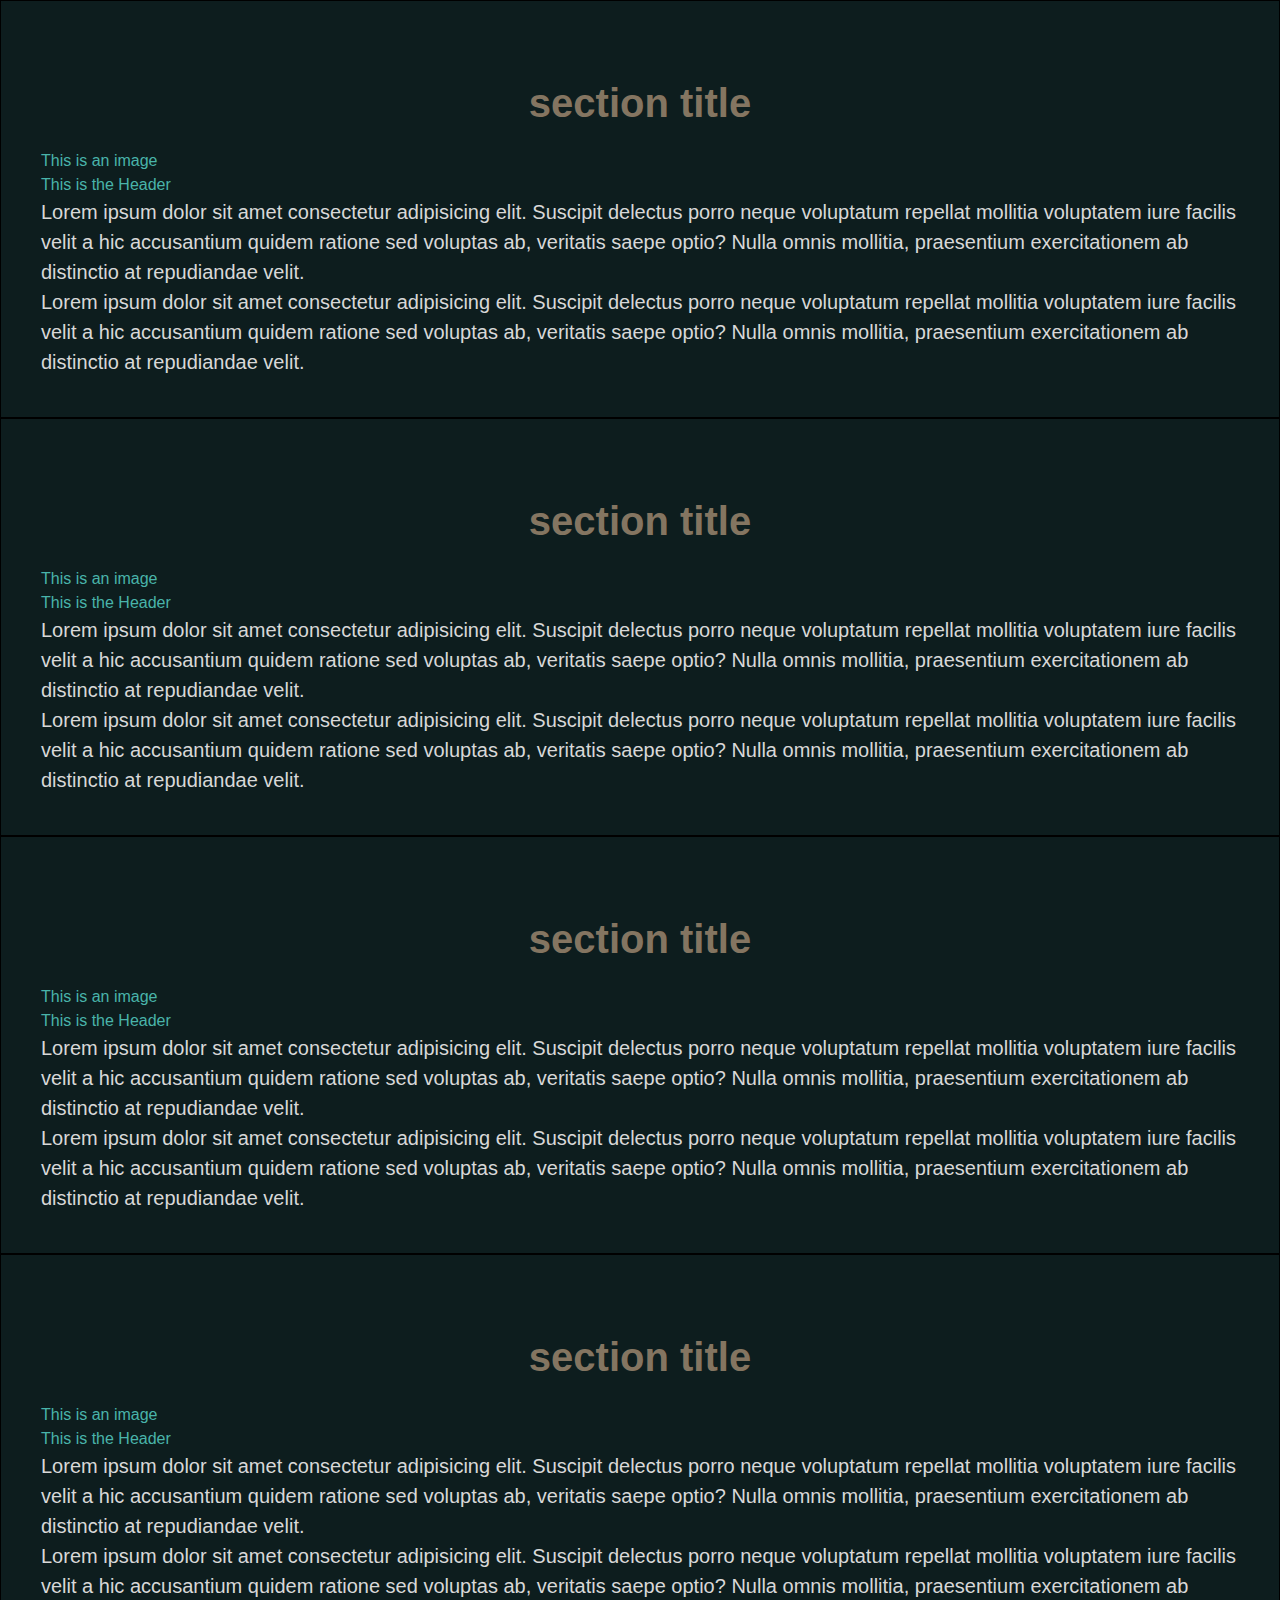
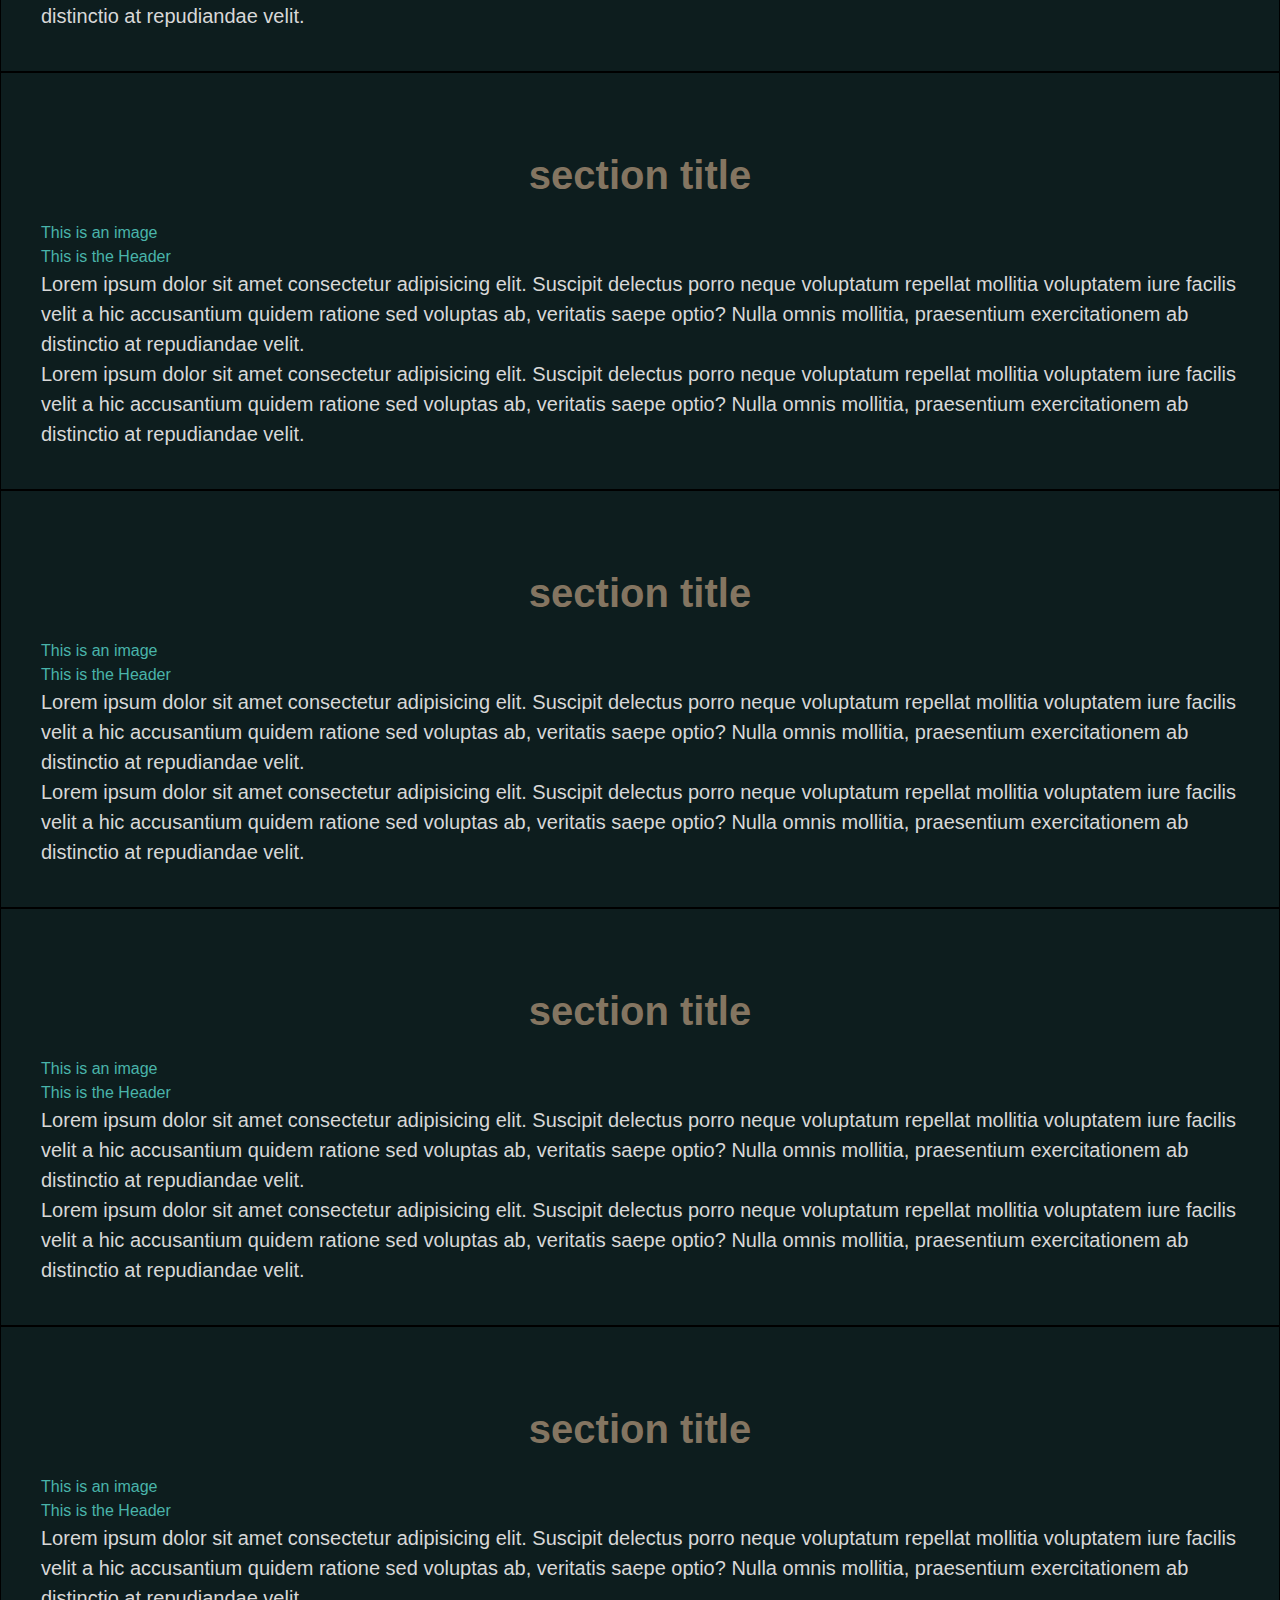
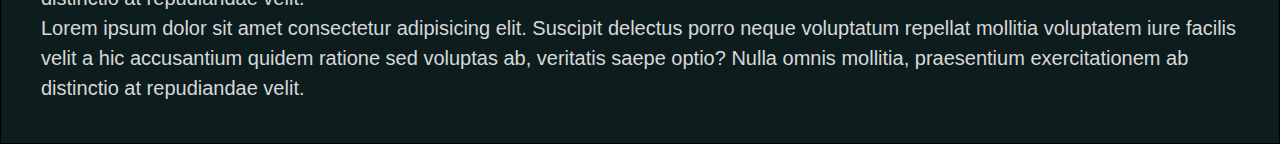
==== layout.html @ 35d651ab "added rebuild files." ====
<!DOCTYPE html>
<html lang="en">
<head>
    <meta charset="UTF-8">
    <meta name="viewport" content="width=device-width, initial-scale=1.0">
    <link rel="stylesheet" href="style.css">
    <title>Document</title>
</head>
<body>


    <section class="content-section" id="sha-project-intro">
        <div class="section-title">section title</div>
        <div class="content-block-wrapper">
            <div class="content-block">
                <div class="image-block">
                    <img class="content-image"  src="./images/sha-early-attachment-02.webp" alt="">
                    <span class="image-desc">This is an image</span>
                </div>
                <div class="text-block">
                    <span class="text-block-header">This is the Header</span>
                    <p class="text-area">Lorem ipsum dolor sit amet consectetur adipisicing elit. Suscipit delectus porro neque voluptatum repellat mollitia voluptatem iure facilis velit a hic accusantium quidem ratione sed voluptas ab, veritatis saepe optio? Nulla omnis mollitia, praesentium exercitationem ab distinctio at repudiandae velit.</p>

                    <p class="text-area">Lorem ipsum dolor sit amet consectetur adipisicing elit. Suscipit delectus porro neque voluptatum repellat mollitia voluptatem iure facilis velit a hic accusantium quidem ratione sed voluptas ab, veritatis saepe optio? Nulla omnis mollitia, praesentium exercitationem ab distinctio at repudiandae velit.</p>
                </div>
            </div>
        </div>
    </section>

    <section class="content-section" id="sha-project-situation">
        <div class="section-title">section title</div>
        <div class="content-block-wrapper">
            <div class="content-block">
                <div class="image-block">
                    <img class="content-image"  src="./images/sha-early-attachment-02.webp" alt="">
                    <span class="image-desc">This is an image</span>
                </div>
                <div class="text-block">
                    <span class="text-block-header">This is the Header</span>
                    <p class="text-area">Lorem ipsum dolor sit amet consectetur adipisicing elit. Suscipit delectus porro neque voluptatum repellat mollitia voluptatem iure facilis velit a hic accusantium quidem ratione sed voluptas ab, veritatis saepe optio? Nulla omnis mollitia, praesentium exercitationem ab distinctio at repudiandae velit.</p>

                    <p class="text-area">Lorem ipsum dolor sit amet consectetur adipisicing elit. Suscipit delectus porro neque voluptatum repellat mollitia voluptatem iure facilis velit a hic accusantium quidem ratione sed voluptas ab, veritatis saepe optio? Nulla omnis mollitia, praesentium exercitationem ab distinctio at repudiandae velit.</p>
                </div>
            </div>
        </div>
    </section>

    <section class="content-section" id="sha-analysis-section">
        <div class="section-title">section title</div>
        <div class="content-block-wrapper">
            <div class="content-block">
                <div class="image-block">
                    <img class="content-image"  src="./images/sha-early-attachment-02.webp" alt="">
                    <span class="image-desc">This is an image</span>
                </div>
                <div class="text-block">
                    <span class="text-block-header">This is the Header</span>
                    <p class="text-area">Lorem ipsum dolor sit amet consectetur adipisicing elit. Suscipit delectus porro neque voluptatum repellat mollitia voluptatem iure facilis velit a hic accusantium quidem ratione sed voluptas ab, veritatis saepe optio? Nulla omnis mollitia, praesentium exercitationem ab distinctio at repudiandae velit.</p>

                    <p class="text-area">Lorem ipsum dolor sit amet consectetur adipisicing elit. Suscipit delectus porro neque voluptatum repellat mollitia voluptatem iure facilis velit a hic accusantium quidem ratione sed voluptas ab, veritatis saepe optio? Nulla omnis mollitia, praesentium exercitationem ab distinctio at repudiandae velit.</p>
                </div>
            </div>
        </div>
    </section>

    <section class="content-section" id="sha-exploration-section">
        <div class="section-title">section title</div>
        <div class="content-block-wrapper">
            <div class="content-block">
                <div class="image-block">
                    <img class="content-image"  src="./images/sha-early-attachment-02.webp" alt="">
                    <span class="image-desc">This is an image</span>
                </div>
                <div class="text-block">
                    <span class="text-block-header">This is the Header</span>
                    <p class="text-area">Lorem ipsum dolor sit amet consectetur adipisicing elit. Suscipit delectus porro neque voluptatum repellat mollitia voluptatem iure facilis velit a hic accusantium quidem ratione sed voluptas ab, veritatis saepe optio? Nulla omnis mollitia, praesentium exercitationem ab distinctio at repudiandae velit.</p>

                    <p class="text-area">Lorem ipsum dolor sit amet consectetur adipisicing elit. Suscipit delectus porro neque voluptatum repellat mollitia voluptatem iure facilis velit a hic accusantium quidem ratione sed voluptas ab, veritatis saepe optio? Nulla omnis mollitia, praesentium exercitationem ab distinctio at repudiandae velit.</p>
                </div>
            </div>
        </div>
    </section>

    <section class="content-section" id="sha-evolution-section">
        <div class="section-title">section title</div>
        <div class="content-block-wrapper">
            <div class="content-block">
                <div class="image-block">
                    <img class="content-image"  src="./images/sha-early-attachment-02.webp" alt="">
                    <span class="image-desc">This is an image</span>
                </div>
                <div class="text-block">
                    <span class="text-block-header">This is the Header</span>
                    <p class="text-area">Lorem ipsum dolor sit amet consectetur adipisicing elit. Suscipit delectus porro neque voluptatum repellat mollitia voluptatem iure facilis velit a hic accusantium quidem ratione sed voluptas ab, veritatis saepe optio? Nulla omnis mollitia, praesentium exercitationem ab distinctio at repudiandae velit.</p>

                    <p class="text-area">Lorem ipsum dolor sit amet consectetur adipisicing elit. Suscipit delectus porro neque voluptatum repellat mollitia voluptatem iure facilis velit a hic accusantium quidem ratione sed voluptas ab, veritatis saepe optio? Nulla omnis mollitia, praesentium exercitationem ab distinctio at repudiandae velit.</p>
                </div>
            </div>
        </div>
    </section>

    <section class="content-section" id="sha-explotions-section">
        <div class="section-title">section title</div>
        <div class="content-block-wrapper">
            <div class="content-block">
                <div class="image-block">
                    <img class="content-image"  src="./images/sha-early-attachment-02.webp" alt="">
                    <span class="image-desc">This is an image</span>
                </div>
                <div class="text-block">
                    <span class="text-block-header">This is the Header</span>
                    <p class="text-area">Lorem ipsum dolor sit amet consectetur adipisicing elit. Suscipit delectus porro neque voluptatum repellat mollitia voluptatem iure facilis velit a hic accusantium quidem ratione sed voluptas ab, veritatis saepe optio? Nulla omnis mollitia, praesentium exercitationem ab distinctio at repudiandae velit.</p>

                    <p class="text-area">Lorem ipsum dolor sit amet consectetur adipisicing elit. Suscipit delectus porro neque voluptatum repellat mollitia voluptatem iure facilis velit a hic accusantium quidem ratione sed voluptas ab, veritatis saepe optio? Nulla omnis mollitia, praesentium exercitationem ab distinctio at repudiandae velit.</p>
                </div>
            </div>
        </div>
    </section>

    <section class="content-section" id="sha-v2-section">
        <div class="section-title">section title</div>
        <div class="content-block-wrapper">
            <div class="content-block">
                <div class="image-block">
                    <img class="content-image"  src="./images/sha-early-attachment-02.webp" alt="">
                    <span class="image-desc">This is an image</span>
                </div>
                <div class="text-block">
                    <span class="text-block-header">This is the Header</span>
                    <p class="text-area">Lorem ipsum dolor sit amet consectetur adipisicing elit. Suscipit delectus porro neque voluptatum repellat mollitia voluptatem iure facilis velit a hic accusantium quidem ratione sed voluptas ab, veritatis saepe optio? Nulla omnis mollitia, praesentium exercitationem ab distinctio at repudiandae velit.</p>

                    <p class="text-area">Lorem ipsum dolor sit amet consectetur adipisicing elit. Suscipit delectus porro neque voluptatum repellat mollitia voluptatem iure facilis velit a hic accusantium quidem ratione sed voluptas ab, veritatis saepe optio? Nulla omnis mollitia, praesentium exercitationem ab distinctio at repudiandae velit.</p>
                </div>
            </div>
        </div>
    </section>

    <section class="content-section" id="sha-pivot-section">
        <div class="section-title">section title</div>
        <div class="content-block-wrapper">
            <div class="content-block">
                <div class="image-block">
                    <img class="content-image"  src="./images/sha-early-attachment-02.webp" alt="">
                    <span class="image-desc">This is an image</span>
                </div>
                <div class="text-block">
                    <span class="text-block-header">This is the Header</span>
                    <p class="text-area">Lorem ipsum dolor sit amet consectetur adipisicing elit. Suscipit delectus porro neque voluptatum repellat mollitia voluptatem iure facilis velit a hic accusantium quidem ratione sed voluptas ab, veritatis saepe optio? Nulla omnis mollitia, praesentium exercitationem ab distinctio at repudiandae velit.</p>

                    <p class="text-area">Lorem ipsum dolor sit amet consectetur adipisicing elit. Suscipit delectus porro neque voluptatum repellat mollitia voluptatem iure facilis velit a hic accusantium quidem ratione sed voluptas ab, veritatis saepe optio? Nulla omnis mollitia, praesentium exercitationem ab distinctio at repudiandae velit.</p>
                </div>
            </div>
        </div>
    </section>
    
</body>
</html>
---- style.css ----
:root {
    --primary: #49b4aa;
    --secondary: #b79b7e ;
    --light: #d8d8d8;
    --gray: ;
    --dark: #0d1d1e ;
    --background: #0d1d1e;
    --shadow: 0 1px 3px rgba(255, 255, 255, .9);
}



/* CSS Reset */
*, *::before, *::after {
    box-sizing: border-box;
  }

* {
    margin: 0;
  }

html, body {
    height: 100%;
  }

  body {
    line-height: 1.5;
    -webkit-font-smoothing: antialiased;
  }

  img, picture, video, canvas, svg {
    display: block;
    max-width: 100%;
  }

  input, button, textarea, select {
    font: inherit;
  }

  p, h1, h2, h3, h4, h5, h6 {
    overflow-wrap: break-word;
  }

  #root, #__next {
    isolation: isolate;
  }


/* General Formatting */

/* * {
    border: solid red 1px;
} */

body {
    font-family: 'Poppins', sans-serif;
    color: #49b4aa;
    background-color: #0d1d1e;
}

h1 {
    opacity: 90%;
}

h4 {
    margin: 1rem;
    color: var(--primary);
    font-size: 24px;
    font-weight: 700;
}

p {
    color: var(--light);
    font-size: 1.25rem;
}



section {
    border: solid black 1px;
    display: flex;
    flex-direction: column;
    justify-content: center;
    align-items: center;
}

.button {
    appearance: none;
    border: solid #b79b7e 2px;
    outline: none;
    background: none;
    color: var(--primary);

    display: inline-block;
    background-color: none;
    padding: 16px;
    border-radius: 8px;
    text-decoration: none;
    text-transform: uppercase;
    font-weight: 700;
    box-shadow: var(--shadow);
}

a {
    text-decoration: none;
    color: var(--primary);
}

.content-section {
    display: flex;
    flex-direction: column;
    justify-content: center;
    align-content: center;
    align-items: center;
    padding: 40px;
    margin: 0px;
}

.header-logo {
    width: 5rem;
    height: auto;
    margin: 1rem;
}

.text-section {
    display: flex;
    flex-direction: column;
    justify-content: space-between;
    align-content: center;
    margin: 16px;
    padding: 16px;
    max-width: 700px;
}

.text-content {
    color: white;
    opacity: 90%;
    padding: 10px;
    margin: 10px;
}

/* Navbar Section Formatting */
nav {
    display: flex;
    justify-content: space-between;
    align-items: center;
}

ul {
    display: flex;
    list-style-type: none;
    justify-content: space-around;
    padding: 0;
    margin: 0;
}

li {
    text-decoration: none;
    padding: 0;
    margin: 0;
}

.header-links {
    background-color: none;
    padding: 8px;
    margin: 8px;
    border: none;
    color: #49b4aa;
}

.hamburger {
    display: none;
}


@media only screen and (max-width: 1000px) {
    .hamburger {
        display: block;
        border: 0;
        background-color: transparent;
        color:var(--primary);
        font-size: 30px;
    } 

    .nav-menu {
        display: none;
    }
}


/* Hero Section Formatting */

.hero {
    background-color: #0d1d1e;
    color: #fffefe;
    font-weight: 300;
    font-size: 30px;
}

.hero-text{
    margin-left: 40px;
    padding: 40px;
    margin: 40;
}

.hero-name {
    font-weight: 300;
    /* font-size: 100px; */
    padding: 0;
    margin: 0;
}

.hero-subtitle {
    padding: 0;
    margin: 0;
    color: #b79b7e;
    font-weight: 700;
}

.text-blurb {
    max-width: 500px;
    font-size:25px;
    padding-top: 20px;
}



/* Project Section */


/* .all-projects {
    display: flex;
    flex-direction: column;
    justify-content: center;
    align-content: center;
    align-items: center;
} */

.featured-project-content {
    display: flex;
    flex-wrap: wrap;
    justify-content: center;
    align-content: center;
    /* padding: 20px; */
}

/* .project-group-container {

} */

.project-group-title {
    text-align: center;
    padding:20px;
}

#pratum-project {
    background-image: url(./Images/pratumProjectCard.webp);
}

#rockpaperscissors {
    background-image: url(./Images/web-assets/rockpaperscissors-projectcard.webp);
}

#pixeldreams {
    background-image: url(./Images/web-assets/pixeldreams-projectcard.webp);
    color: white;
}

.project-card {
    height: 100px;
    width: 90vw;
    max-width: 400px;
    padding: 10px;
    margin: 10px;
    background-color: antiquewhite;
    color: black;
    border: 1px solid var(--secondary);
}

/* Experience Section */

.experience-section {
    display: flex;
    flex-direction: column;
    justify-content: center;
    align-content: center;
    align-items: center;
}

.experience-timeline {
    display: flex;
    flex-direction: column;
    justify-content: center;
    align-content: center;
    max-width: 700px;
}

.experience-year {
    margin: 2rem;
}

.experience-year h2 {
    color: var(--secondary);
    margin-bottom: .5rem;
}

.experience-year h2 {
   text-align: center;
   opacity: 40%;
}

/* Patent Section */

.patent-content {
    display: flex;
    flex-direction: column;
    align-items: center;
    justify-content: center;
    width: 70vw;
    /* border: 1px red solid; */
}

.patent-card {
    display: flex;
    flex-direction: column;
    align-content: center;
    justify-content: center;
    /* border: 1px solid red; */
    min-width: 300px;
    max-width: 400px;
}

.img-box {
    width: 20rem;
    height: 5rem;
    margin: 10px;
    border-radius: 10px;
    background: url("./Images/Patent Screen Grabs/400x400/zebra-tc70-accessory-400x400-0x.png");
    background-size: cover;
    background-position: center;
    transition: height 0.5s;
    text-align: center;
}

.img-box:nth-child(2) {
    background: url("./Images/Patent Screen Grabs/400x400/proteus-handle-400x400-01.png");
    background-size: cover;
    background-position: center;
}

.img-box:nth-child(3) {
    background: url("./Images/Patent Screen Grabs/400x400/proteus-singlehand-attachment-400x400-01.png" );
    background-size: cover;
    background-position: center;
}


.img-box:nth-child(4) {
    background: url("./Images/Patent Screen Grabs/400x400/proteus-system-v3-400x400-01.png");
    background-size: cover;
    background-position: center;
}



.patent-cover {
    margin: 0.5rem auto;
    color: var(--background);
}

.img-box:hover {
    height: 20rem;
    cursor: pointer;
}

.patent-links {
    z-index: -1;
    position: relative;
}

.img-box:hover .patent-links {
    z-index: 1;
    position: relative;
    transition: z-index 0.3s linear;
}

/* About Me */

.about-section {
    align-content: center;
    justify-content: center;
    padding: 40px;
    margin: 0px;
}

.section-title {
    padding: 0;
    margin-top: 2rem;
    margin-bottom: 1rem;
    color: #b79b7e;
    font-weight: 700;
    font-size: 40px;
    opacity: 70%;
}

.text-content {
    display: flex;
    flex-direction: column;
    align-content: center;
    justify-content: center;
    align-items: center;
}

.profile-pic {
    border-radius: 2px;
    padding: 40px;
}




/* Contact Me Section */


.contact-container {
    padding-top: 64px;
    padding-bottom: 64px;
}

form {
    display: block;
    margin: 0 auto;
    max-width:680px;
}

.form-grid {
    display: grid;
    grid-gap: 16px;
    grid-template-columns: repeat(2, 1fr);  
    /* margin-bottom: 16px;   */
}



.form-element, .form-area {
    appearance: none;
    border: none;
    outline:none;
    background: none;

    display: block;
    width: 100%;
    background-color: #fff;
    border-radius: 8px;

    padding:20px;
    margin: 0 16px 0 0;
    font-size: 20px;
    color: #313131;

}

.form-area {
    grid-column: 1/ -1;
}

.right-align {
    text-align: right;
    margin-top: 16px;
}

/* Project Pages */

/* Project Header Section */

.project-header-section {
    display: flex;
    flex-direction: column;
    align-items: center;
    justify-content: center;
    margin: 0 auto ;
}

.project-header {
    display: flex;
    flex-direction: column;
    align-items: center;
    justify-content: center;
    margin: 2rem;
}

.project-logo {
    margin: 1rem;
    border-radius: .1rem;
}

.project-blurb {
    font-size: 2rem;
    text-align: center;
}

/* .project-content-section {
    display: flex;
    flex-direction: column;
    justify-content: center;
    align-content: center;
    align-items: center;
    padding: 40px;
    margin: 0px;
} */

.sha-image {
    min-width: none;
    max-width: 30rem;
    height: auto;
}

.sha-image-hero {
    min-width: none;
    max-width: 45rem;
    height: auto;
}

.sha-image-wrapper {
    display: flex;
    flex-direction: column;
    justify-content: center;
    align-items: center;
    margin: 2rem;
}

.image-text-content-vert {
    display: flex;
    flex-direction: column;
    align-items: center;
    justify-content: center;
    width: 30%;
    margin: 1rem;
}

.image-text-content-horz {
    display: flex;
    align-items: start;
    justify-content: center;
    width: 70%;
    margin: 1rem;
}

.sha-early-handles {
    display: flex;
    flex-wrap: wrap;
    flex-direction: row;
    align-items: center;
    justify-content: space-between;
    margin: 1rem;
    max-width: 90%;
}

.presentation-content {
    width: 70%;
    height: 600px;
    overflow: auto;
    margin: 1rem;
}

.double-image-wrapper {
    display: flex;
    flex-wrap: wrap;
    justify-content: center;
    align-items: center;
    width: 90%;
    margin: 1rem;
}

.h2-text {
    display: flex;
    flex-direction: column;
    align-items: start;
}

.h2-header {
    margin: 1rem;
    color: var(--primary);
    font-size: 24px;
    font-weight: 700;
}

.text-content-list {
    display: flex;
    flex-direction: column;
    align-items: center;
    justify-content: center;
    width: 90%;
    margin: 1rem;
}

/* .responsive-iframe {
    position: relative;
    overflow: hidden;
    width: 90%;
    padding-top: 56.25%;
}

.responsive-iframe {
    margin: 1rem;
    position: absolute;
    top: 0;
    left: 0;
    bottom: 0;
    right: 0;
    width: 100%;
    height: 100%;
} */



/* Footer Section */

footer {
    height: 200px;
    background-color: black;
}
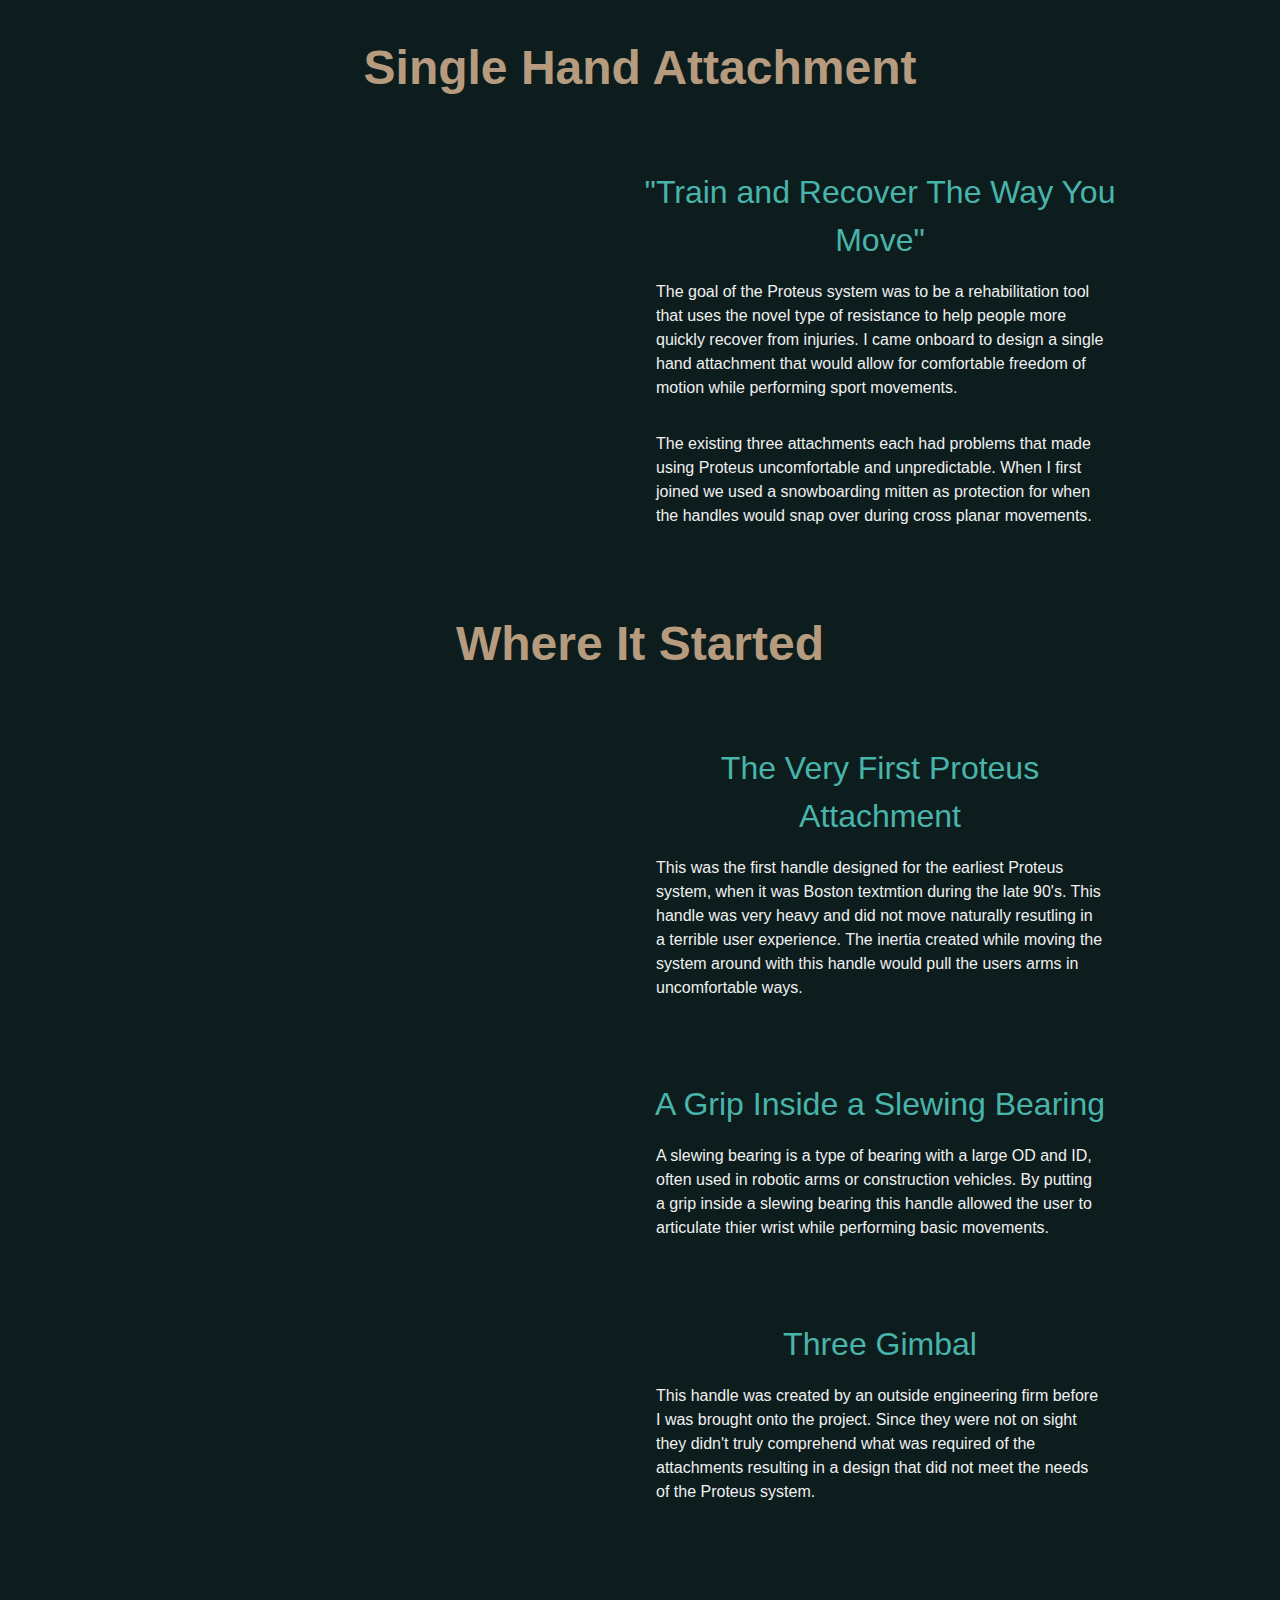
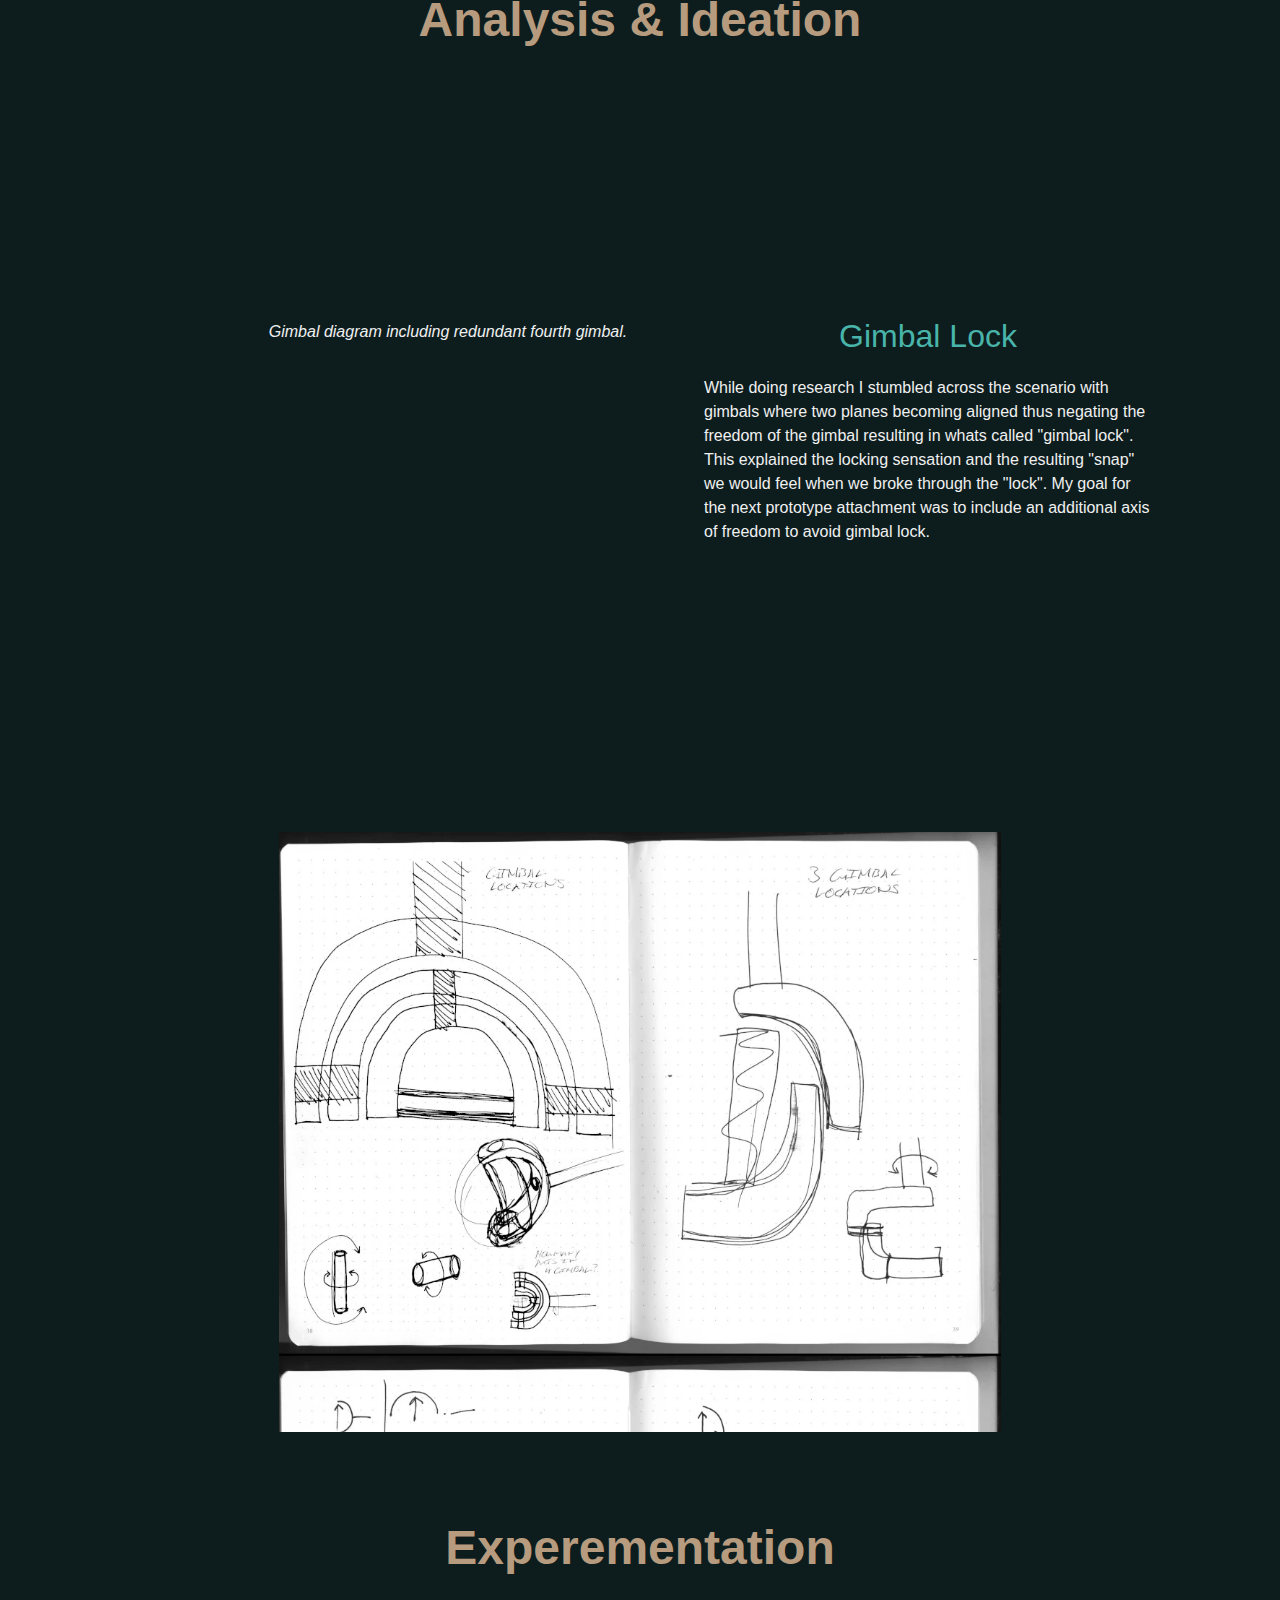
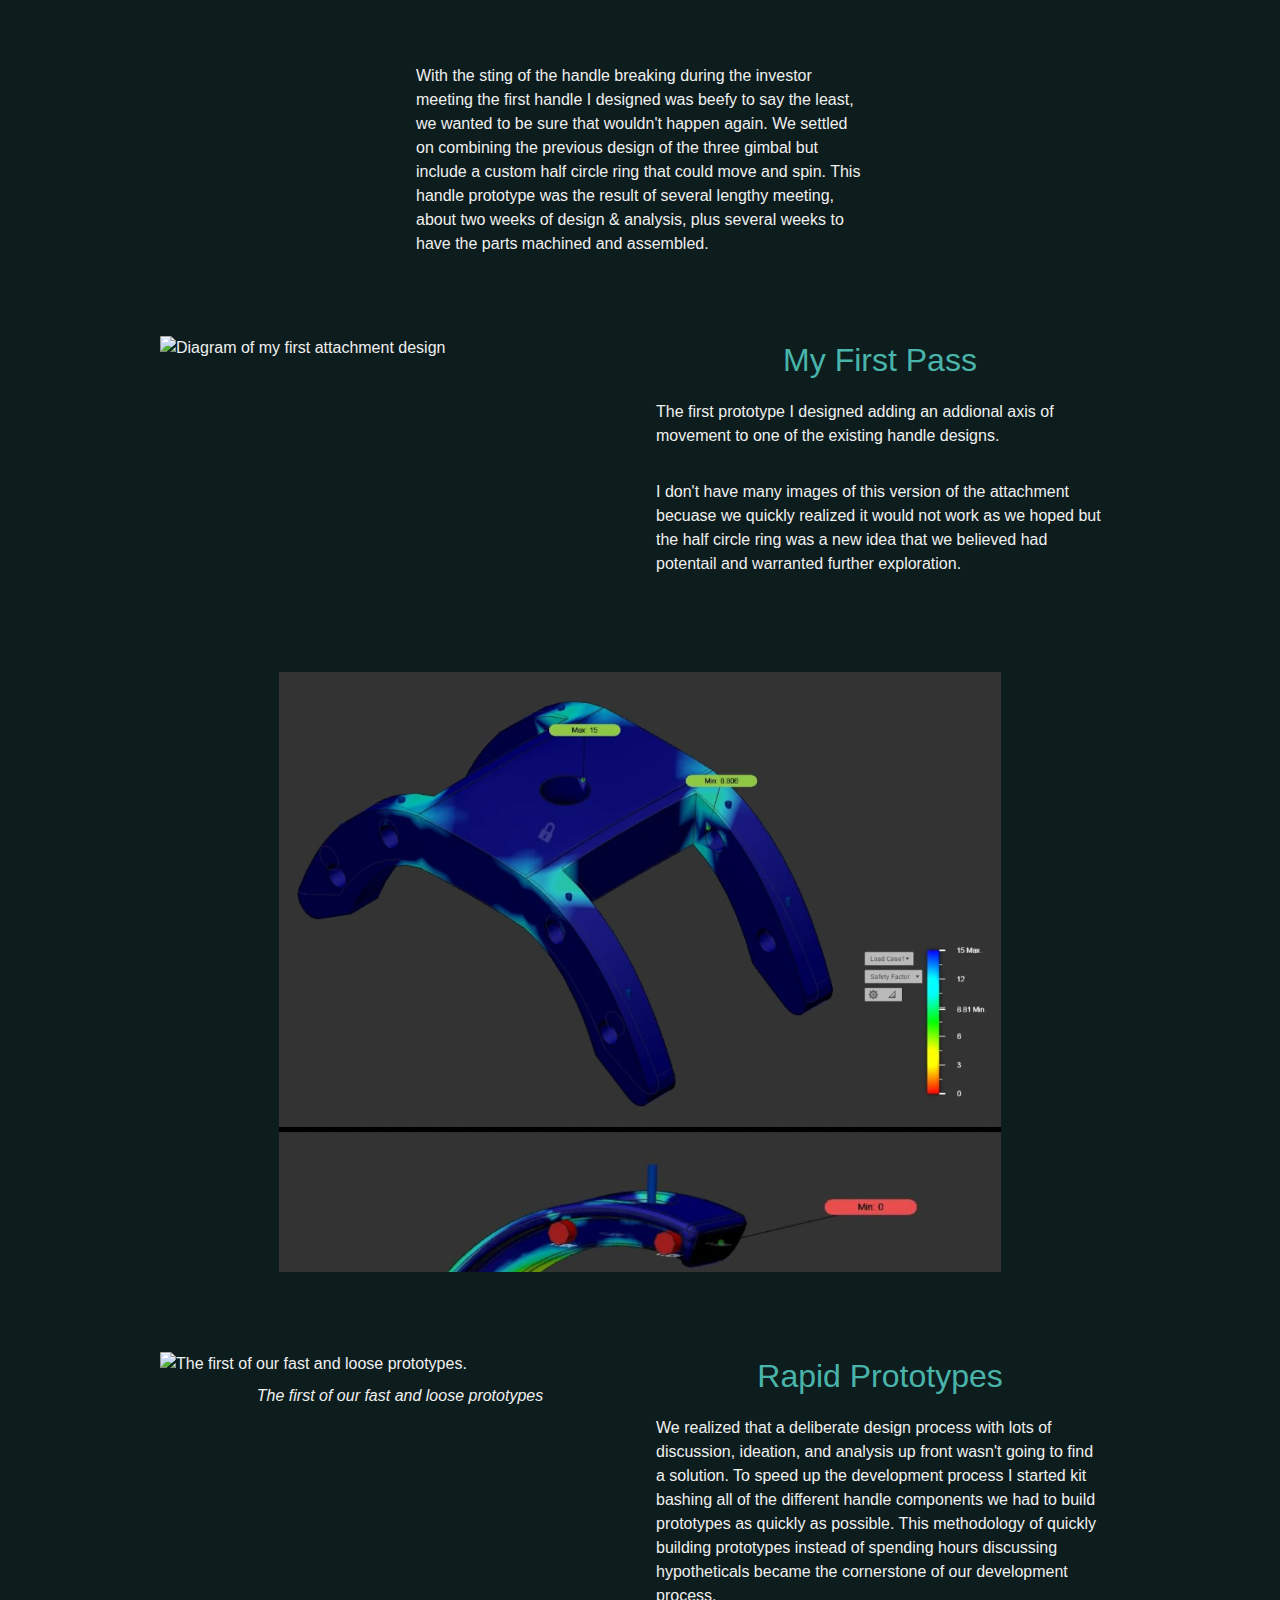
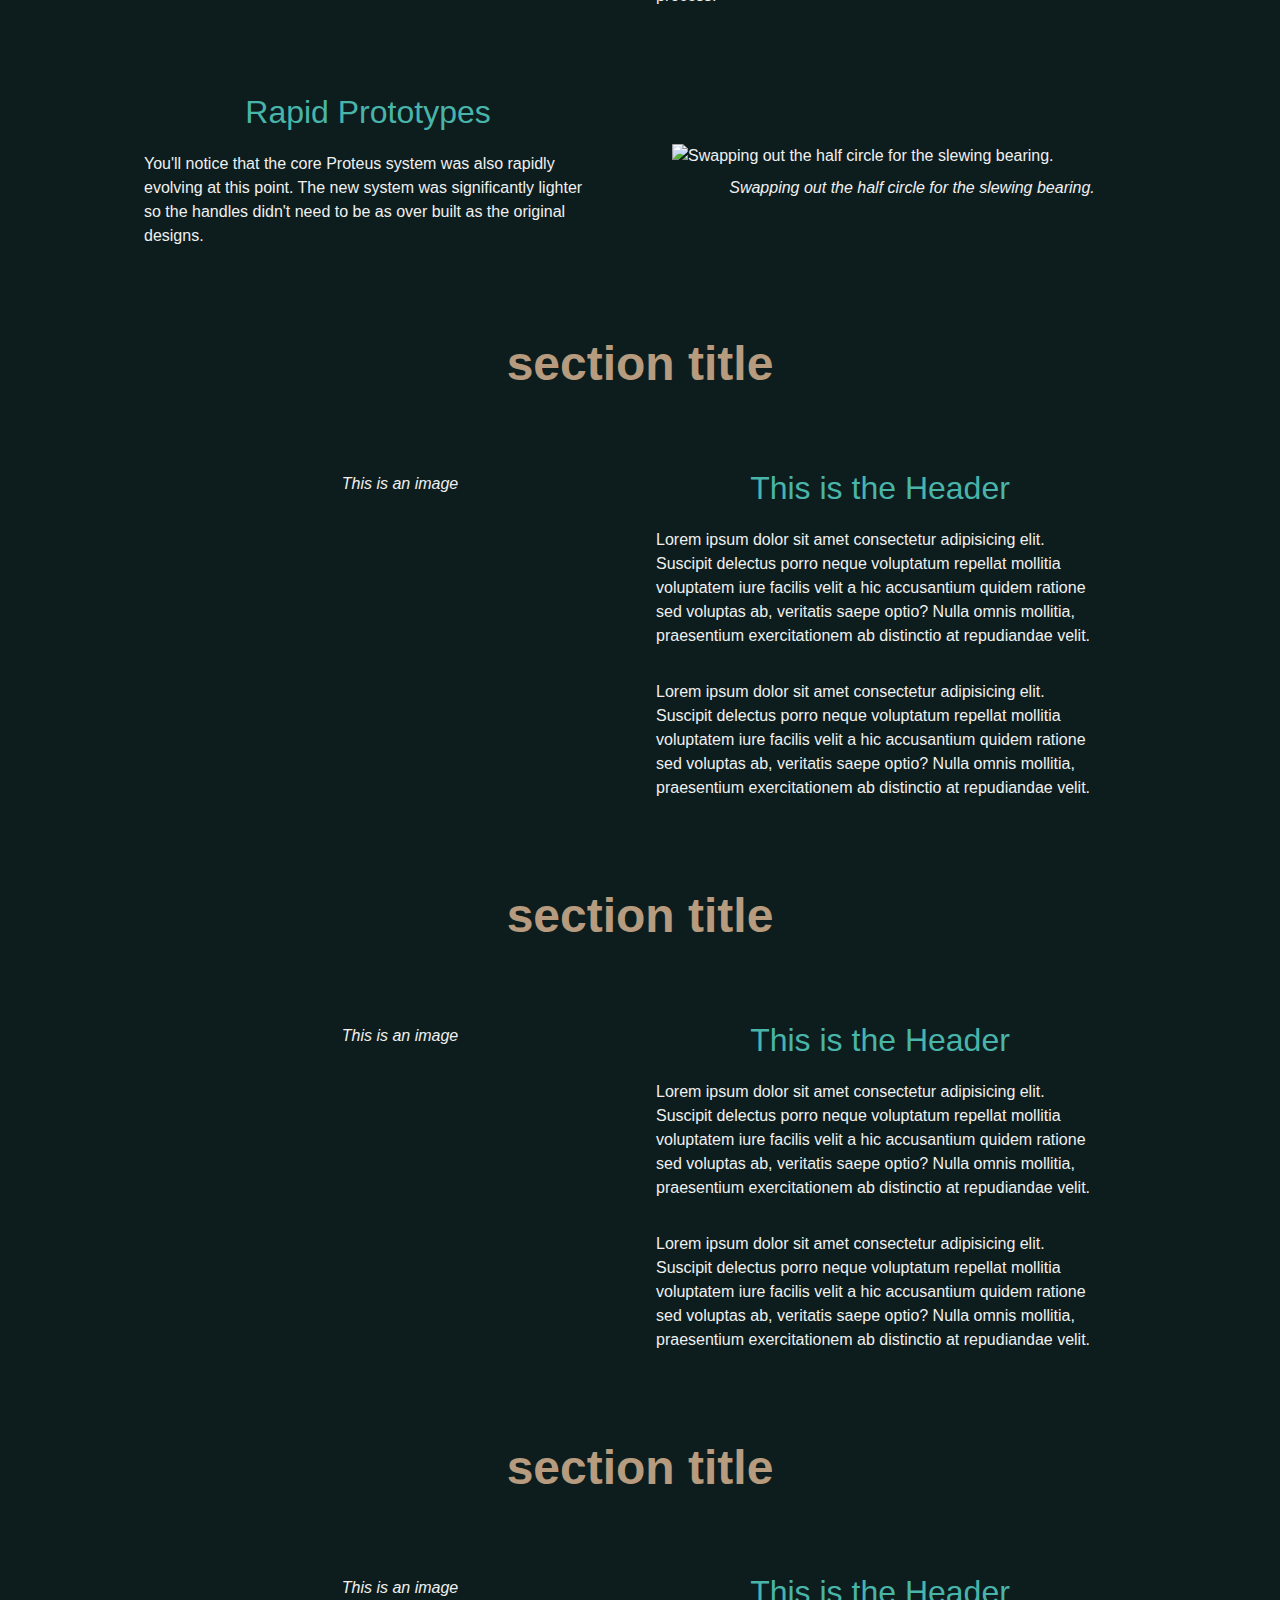
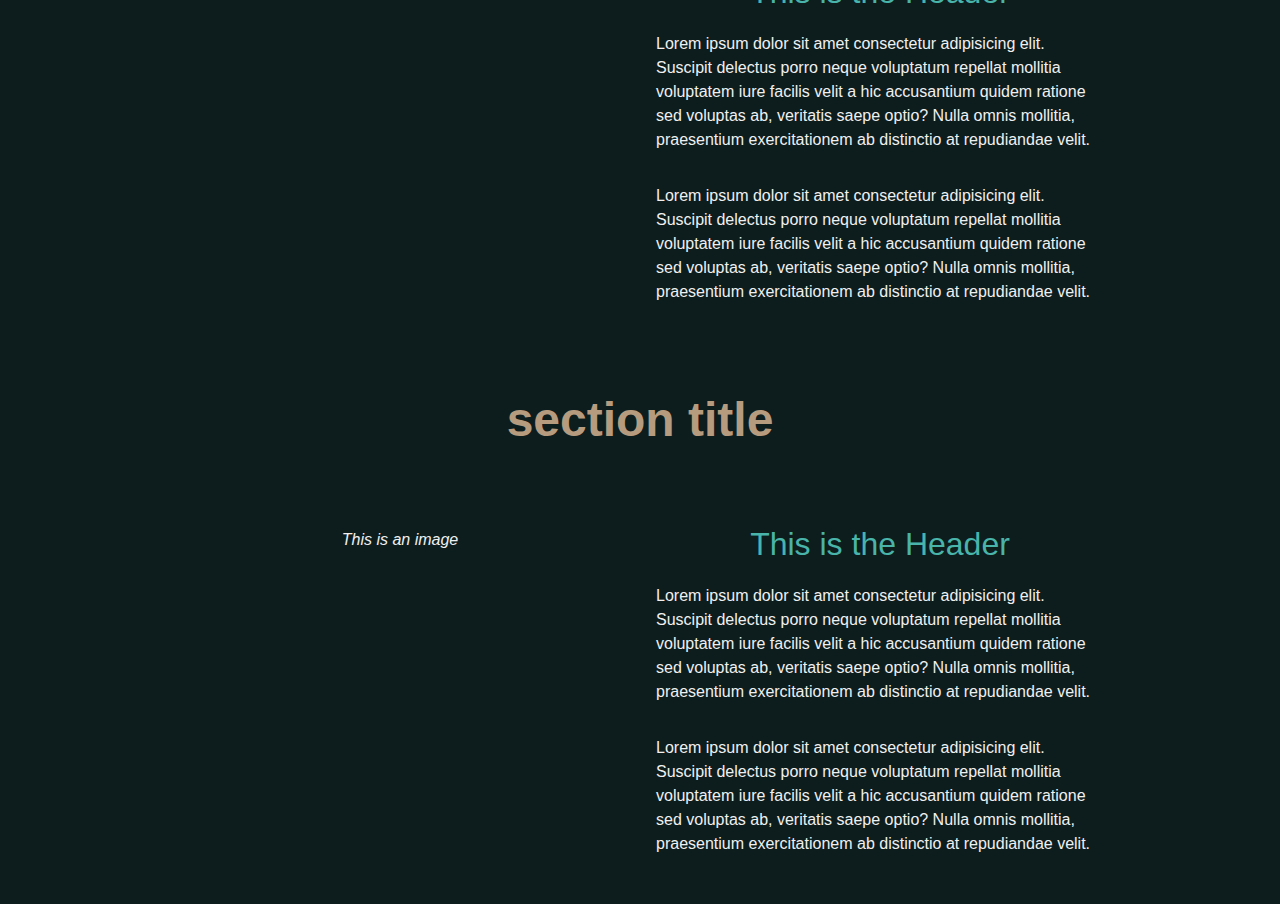
==== commit 3d48cb35: "working through exploration section." ====
--- a/layout.html
+++ b/layout.html
@@ -3,81 +3,166 @@
 <head>
     <meta charset="UTF-8">
     <meta name="viewport" content="width=device-width, initial-scale=1.0">
-    <link rel="stylesheet" href="style.css">
+    <link rel="stylesheet" href="style-refactor.css">
     <title>Document</title>
 </head>
 <body>
 
 
     <section class="content-section" id="sha-project-intro">
-        <div class="section-title">section title</div>
-        <div class="content-block-wrapper">
-            <div class="content-block">
-                <div class="image-block">
-                    <img class="content-image"  src="./images/sha-early-attachment-02.webp" alt="">
-                    <span class="image-desc">This is an image</span>
-                </div>
-                <div class="text-block">
-                    <span class="text-block-header">This is the Header</span>
-                    <p class="text-area">Lorem ipsum dolor sit amet consectetur adipisicing elit. Suscipit delectus porro neque voluptatum repellat mollitia voluptatem iure facilis velit a hic accusantium quidem ratione sed voluptas ab, veritatis saepe optio? Nulla omnis mollitia, praesentium exercitationem ab distinctio at repudiandae velit.</p>
-
-                    <p class="text-area">Lorem ipsum dolor sit amet consectetur adipisicing elit. Suscipit delectus porro neque voluptatum repellat mollitia voluptatem iure facilis velit a hic accusantium quidem ratione sed voluptas ab, veritatis saepe optio? Nulla omnis mollitia, praesentium exercitationem ab distinctio at repudiandae velit.</p>
+        <div class="section-title">Single Hand Attachment</div>
+        <div class="content-block-wrapper">
+            <div class="content-block">
+                <div class="image-block">
+                    <img class="content-image"  src="./Images/proteus/sha-jps-arm-03.webp" alt="">
+                    
+                </div>
+                <div class="text-block">
+                    <span class="text-block-header">"Train and Recover The Way You Move"</span>
+                    <p class="text-area">The goal of the Proteus system was to be a rehabilitation tool that uses the novel type of resistance to help people more quickly recover from injuries. I came onboard to design a single hand attachment that would allow for comfortable freedom of motion while performing sport movements.</p>
+
+                    <p class="text-area">The existing three attachments each had problems that made using Proteus uncomfortable and unpredictable. When I first joined we used a snowboarding mitten as protection for when the handles would snap over during cross planar movements.</p>
                 </div>
             </div>
         </div>
     </section>
 
     <section class="content-section" id="sha-project-situation">
-        <div class="section-title">section title</div>
-        <div class="content-block-wrapper">
-            <div class="content-block">
-                <div class="image-block">
-                    <img class="content-image"  src="./images/sha-early-attachment-02.webp" alt="">
-                    <span class="image-desc">This is an image</span>
-                </div>
-                <div class="text-block">
-                    <span class="text-block-header">This is the Header</span>
-                    <p class="text-area">Lorem ipsum dolor sit amet consectetur adipisicing elit. Suscipit delectus porro neque voluptatum repellat mollitia voluptatem iure facilis velit a hic accusantium quidem ratione sed voluptas ab, veritatis saepe optio? Nulla omnis mollitia, praesentium exercitationem ab distinctio at repudiandae velit.</p>
-
-                    <p class="text-area">Lorem ipsum dolor sit amet consectetur adipisicing elit. Suscipit delectus porro neque voluptatum repellat mollitia voluptatem iure facilis velit a hic accusantium quidem ratione sed voluptas ab, veritatis saepe optio? Nulla omnis mollitia, praesentium exercitationem ab distinctio at repudiandae velit.</p>
+        <div class="section-title">Where It Started</div>
+        <!-- <div class="content-block-wrapper">
+            <iframe-wrapper>
+                <iframe class="responsive-iframe" width="560" height="315" src="https://www.youtube.com/embed/dXnlg5nNStg" title="YouTube video player" frameborder="0" allow="accelerometer; autoplay; clipboard-write; encrypted-media; gyroscope; picture-in-picture; web-share" allowfullscreen></iframe>
+            </iframe-wrapper>
+        </div> -->
+        <div class="content-block-wrapper">
+            <div class="content-block">
+                <div class="image-block">
+                    <img class="content-image"  src="./Images/proteus/sha-early-attachment-01.webp" alt="">
+                </div>
+                <div class="text-block">
+                    <span class="text-block-header">The Very First Proteus Attachment</span>
+                    <p class="text-area">This was the first handle designed for the earliest Proteus system, when it was Boston textmtion during the late 90's. This handle was very heavy and did not move naturally resutling in a terrible user experience. The inertia created while moving the system around with this handle would pull the users arms in uncomfortable ways.</p>
+                </div>
+            </div>
+
+            <div class="content-block">
+                <div class="image-block">
+                    <img class="content-image"  src="./Images/proteus/sha-slewing-v1-01.webp" alt="">
+                </div>
+                <div class="text-block">
+                    <span class="text-block-header">A Grip Inside a Slewing Bearing</span>
+                    <p class="text-area">A slewing bearing is a type of bearing with a large OD and ID, often used in robotic arms or construction vehicles. By putting a grip inside a slewing bearing this handle allowed the user to articulate thier wrist while performing basic movements. </p>
+                </div>
+            </div>
+
+            <div class="content-block">
+                <div class="image-block">
+                    <img class="content-image"  src="./Images/proteus/sha-early-broken-handle.webp" alt="">
+                </div>
+                <div class="text-block">
+                    <span class="text-block-header">Three Gimbal</span>
+                    <p class="text-area">This handle was created by an outside engineering firm before I was brought onto the project. Since they were not on sight they didn't truly comprehend what was required of the attachments resulting in a design that did not meet the needs of the Proteus system.</p>
                 </div>
             </div>
         </div>
     </section>
 
     <section class="content-section" id="sha-analysis-section">
-        <div class="section-title">section title</div>
-        <div class="content-block-wrapper">
-            <div class="content-block">
-                <div class="image-block">
-                    <img class="content-image"  src="./images/sha-early-attachment-02.webp" alt="">
-                    <span class="image-desc">This is an image</span>
-                </div>
-                <div class="text-block">
-                    <span class="text-block-header">This is the Header</span>
-                    <p class="text-area">Lorem ipsum dolor sit amet consectetur adipisicing elit. Suscipit delectus porro neque voluptatum repellat mollitia voluptatem iure facilis velit a hic accusantium quidem ratione sed voluptas ab, veritatis saepe optio? Nulla omnis mollitia, praesentium exercitationem ab distinctio at repudiandae velit.</p>
-
-                    <p class="text-area">Lorem ipsum dolor sit amet consectetur adipisicing elit. Suscipit delectus porro neque voluptatum repellat mollitia voluptatem iure facilis velit a hic accusantium quidem ratione sed voluptas ab, veritatis saepe optio? Nulla omnis mollitia, praesentium exercitationem ab distinctio at repudiandae velit.</p>
-                </div>
-            </div>
-        </div>
-    </section>
+        <div class="section-title">Analysis & Ideation</div>
+        <div class="content-block-wrapper">
+            <div class="content-block">
+                <div class="presentation-content">
+                    <div class="sha-presentation-wrapper">
+                        <img class="sha-presentation" src="./Images/proteus/sha-analysis-presentation-01.webp" alt="">
+                    </div>
+                </div>
+            </div>
+            <div class="content-block">
+                <div class="image-block">
+                    <img class="content-image"  src="./Images/proteus/4gimbal.webp" alt="">
+                    <p class="image-desc">Gimbal diagram including redundant fourth gimbal.</p>
+                </div>
+                <div class="text-block">
+                    <span class="text-block-header">Gimbal Lock</span>
+                    <p class="text-area">While doing research I stumbled across the scenario with gimbals where two planes becoming aligned thus negating the freedom of the gimbal resulting in whats called "gimbal lock". This explained the locking sensation and the resulting "snap" we would feel when we broke through the "lock". My goal for the next prototype attachment was to include an additional axis of freedom to avoid gimbal lock.</p>
+                </div>
+            </div>
+
+            <div class="content-block">
+                <div class="presentation-content">
+                    <div class="sha-presentation-wrapper">
+                        <img class="sha-presentation" src="./Images/proteus/sha-sketches-01.webp" alt="">
+                    </div>
+                </div>
+            </div>
+
+        </div>
+    </section>
+
 
     <section class="content-section" id="sha-exploration-section">
-        <div class="section-title">section title</div>
-        <div class="content-block-wrapper">
-            <div class="content-block">
-                <div class="image-block">
-                    <img class="content-image"  src="./images/sha-early-attachment-02.webp" alt="">
-                    <span class="image-desc">This is an image</span>
-                </div>
-                <div class="text-block">
-                    <span class="text-block-header">This is the Header</span>
-                    <p class="text-area">Lorem ipsum dolor sit amet consectetur adipisicing elit. Suscipit delectus porro neque voluptatum repellat mollitia voluptatem iure facilis velit a hic accusantium quidem ratione sed voluptas ab, veritatis saepe optio? Nulla omnis mollitia, praesentium exercitationem ab distinctio at repudiandae velit.</p>
-
-                    <p class="text-area">Lorem ipsum dolor sit amet consectetur adipisicing elit. Suscipit delectus porro neque voluptatum repellat mollitia voluptatem iure facilis velit a hic accusantium quidem ratione sed voluptas ab, veritatis saepe optio? Nulla omnis mollitia, praesentium exercitationem ab distinctio at repudiandae velit.</p>
-                </div>
-            </div>
+        <div class="section-title">Experementation</div>
+        <div class="content-block-wrapper">
+            <div class="content-block">
+                <div class="text-block">
+                    <p class="text-area">With the sting of the handle breaking during the investor meeting the first handle I designed was beefy to say the least, we wanted to be sure that wouldn't happen again. We settled on combining the previous design of the three gimbal but include a custom half circle ring that could move and spin. This handle prototype was the result of several lengthy meeting, about two weeks of design & analysis, plus several weeks to have the parts machined and assembled.</p>
+
+                </div>
+            </div>
+            <div class="content-block">
+                <div class="image-block">
+                    <img class="content-image"  src="./Images/proteus/sha-prototype-01-cad.webp" alt="Diagram of my first attachment design">
+                </div>
+                <div class="text-block">
+                    <span class="text-block-header">My First Pass</span>
+                    <p class="text-area">The first prototype I designed adding an addional axis of movement to one of the existing handle designs.</p>
+
+                    <p class="text-area">I don't have many images of this version of the attachment becuase we quickly realized it would not work as we hoped but the half circle ring was a new idea that we believed had potentail and warranted further exploration.</p>
+                </div>
+            </div>
+
+            <!-- <div class="content-block">
+                <iframe width="560" height="315" src="https://www.youtube.com/embed/d3lN0cm0RJQ" title="YouTube video player" frameborder="0" allow="accelerometer; autoplay; clipboard-write; encrypted-media; gyroscope; picture-in-picture; web-share" allowfullscreen></iframe>
+            </div> -->
+
+            <div class="content-block">
+                <div class="presentation-content">
+                    <div class="sha-presentation-wrapper">
+                        <img class="sha-presentation" src="./Images/proteus/sha-prototyoe-001-fea.webp" alt="">
+                    </div>
+                </div>
+            </div>
+
+            <div class="content-block">
+                <div class="image-block">
+                    <img class="content-image"  src="../Images/proteus/sha-early-proto-cad-01.webp" alt="The first of our fast and loose prototypes.">
+                    <div class="image-desc">The first of our fast and loose prototypes</div>
+                </div>
+                <div class="text-block">
+                    <span class="text-block-header">Rapid Prototypes</span>
+                    <p class="text-area">We realized that a deliberate design process with lots of discussion, ideation, and analysis up front wasn't going to find a solution. To speed up the development process I started kit bashing all of the different handle components we had to build prototypes as quickly as possible. This methodology of quickly building prototypes instead of spending hours discussing hypotheticals became the cornerstone of our development process.</p>
+                </div>
+            </div>
+
+            <!-- <div class="content-block">
+                <iframe width="662" height="400" src="https://www.youtube.com/embed/l_CISTrcVIE" title="" frameborder="0" allow="accelerometer; autoplay; clipboard-write; encrypted-media; gyroscope; picture-in-picture; web-share" allowfullscreen></iframe>
+            </div> -->
+
+            <div class="content-block">
+                <div class="text-block">
+                    <span class="text-block-header">Rapid Prototypes</span>
+                    <p class="text-area">You'll notice that the core Proteus system was also rapidly evolving at this point. The new system was significantly lighter so the handles didn't need to be as over built as the original designs. </p>
+                </div>
+            </div>
+
+            <div class="content-block">
+                <div class="image-block">
+                    <img class="content-image"  src="./Images/proteus/sha-early-attachment-02.webp" alt="Swapping out the half circle for the slewing bearing.">
+                    <div class="image-desc">Swapping out the half circle for the slewing bearing.</div>
+                </div>
+            </div>
+
+
         </div>
     </section>
 
--- a/style-refactor.css
+++ b/style-refactor.css
@@ -0,0 +1,124 @@
+    /* CSS Reset */
+    *, *::before, *::after {
+    box-sizing: border-box;
+    }
+
+    * {
+    margin: 0;
+    }
+
+    html, body {
+    height: 100%;
+    }
+
+    body {
+    line-height: 1.5;
+    -webkit-font-smoothing: antialiased;
+    }
+
+    img, picture, video, canvas, svg {
+    display: block;
+    max-width: 100%;
+    }
+
+    input, button, textarea, select {
+    font: inherit;
+    }
+
+    p, h1, h2, h3, h4, h5, h6 {
+    overflow-wrap: break-word;
+    }
+
+    #root, #__next {
+    isolation: isolate;
+    }
+
+    :root {
+        --blue: #49b4aa;
+        --gold: #b79b7e ;
+        --light: #f0f0f0;
+        --dark: #0d1d1e ;
+        --shadow: 0 1px 3px rgba(255, 255, 255, .9);
+    }
+
+    body {
+        font-family: 'Poppins', sans-serif;
+        color: var(--light);
+        background-color: var(--dark);
+    }
+
+
+  .content-section {
+    display: flex;
+    flex-direction: column;
+    align-items: center;
+    justify-content: center;
+  }
+
+  .section-title {
+    font-size: 3rem;
+    font-weight: 700;
+    margin: 2rem;
+    text-align: center;
+    color: var(--gold);
+  }
+
+  .content-block-wrapper {
+    display: flex;
+    flex-wrap: wrap;
+    align-items: center;
+    justify-content: center;
+    width: 100%;
+  }
+
+  .content-block {
+    display: flex;
+    flex-wrap: wrap;
+    align-items: start;
+    justify-content: center;
+    margin: 2rem;
+  }
+
+  .image-block {
+    display: flex;
+    flex-direction: column;
+    align-items: center;
+    justify-content: center;
+    /* margin: 0 1rem .5rem .5rem; */
+  }
+
+  .content-image {
+    width: 30rem;
+    height: auto;
+    border-radius: 1px;
+  }
+
+  .image-desc {
+    font-style: italic;
+    margin: 0.5rem;
+  }
+
+  .text-block {
+    display: flex;
+    flex-direction: column;
+    max-width: 30rem;
+
+  }
+
+  .text-block-header {
+    font-size: 2rem;
+    text-align: center;
+    vertical-align: top;
+    color: var(--blue);
+  }
+
+  .text-area {
+    margin: 1rem;
+  }
+
+  .presentation-content {
+    width: 70%;
+    height: 600px;
+    overflow: auto;
+    margin: 1rem;
+}
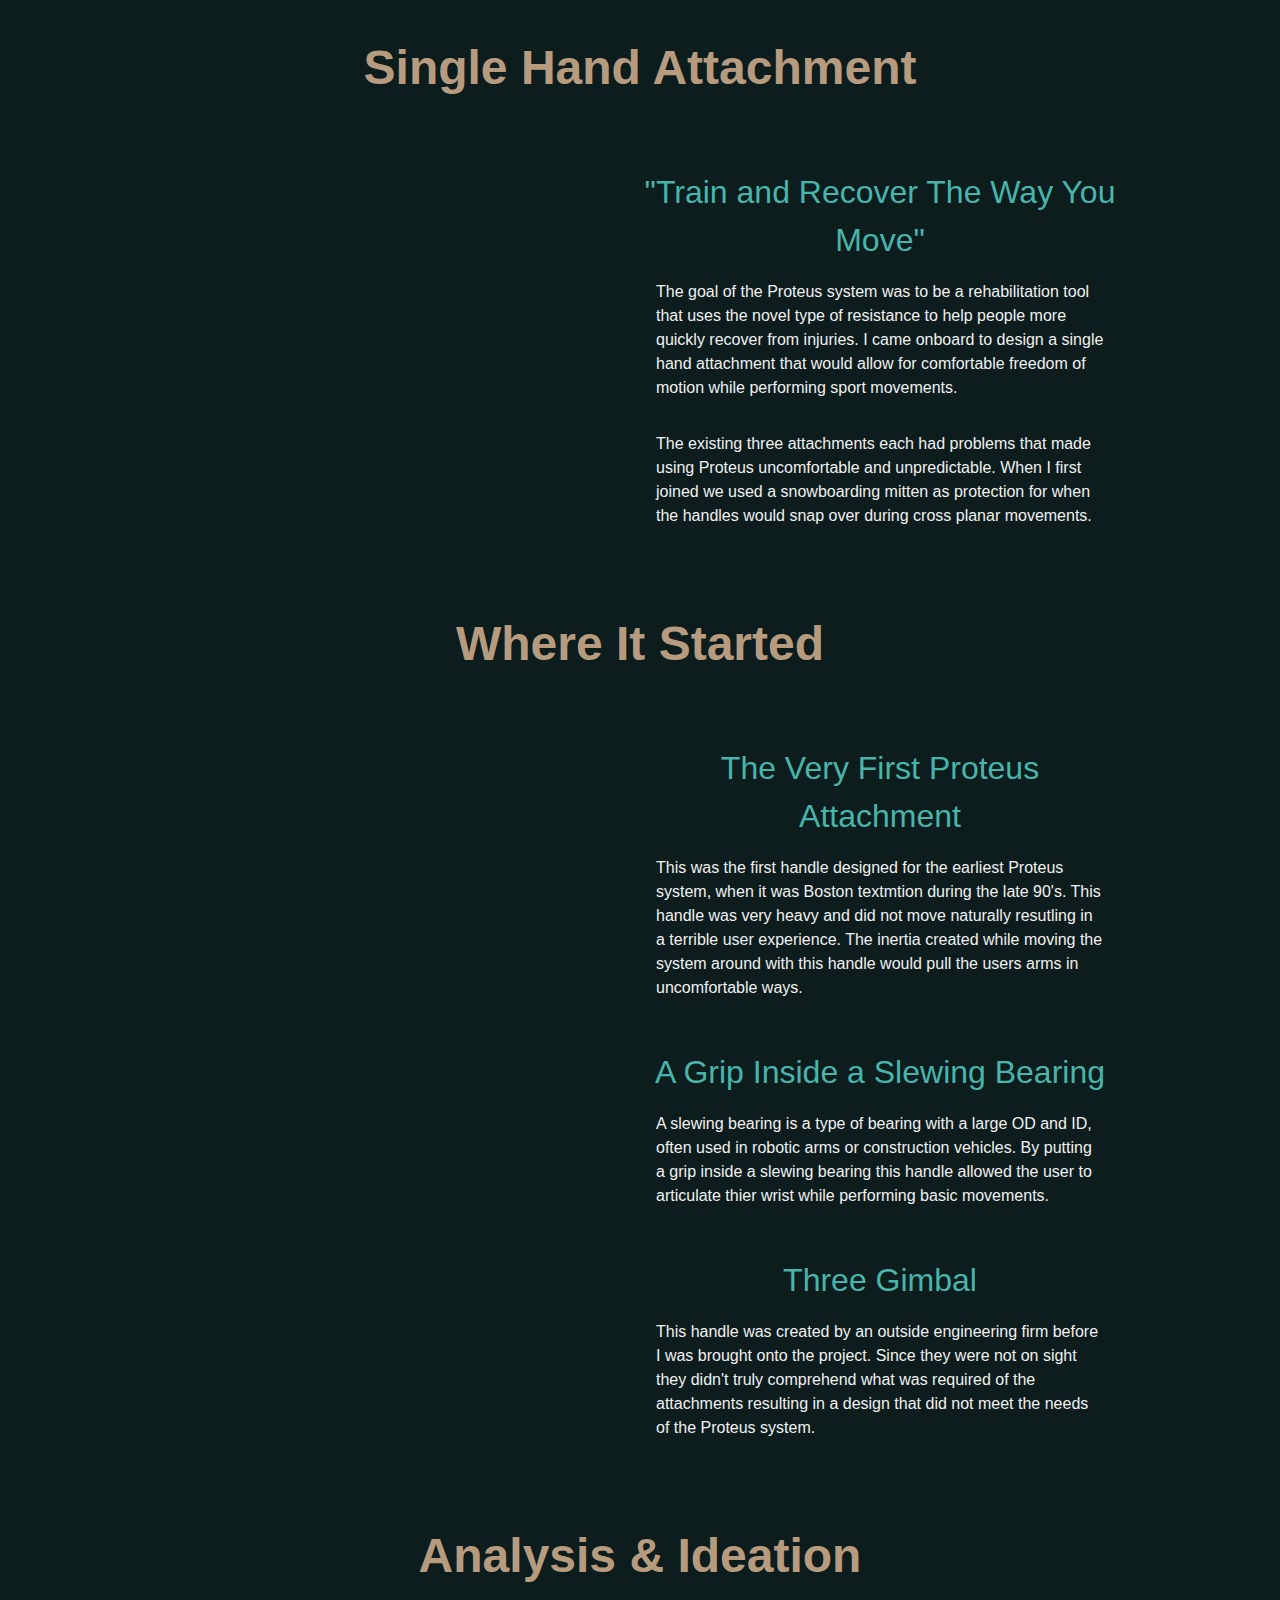
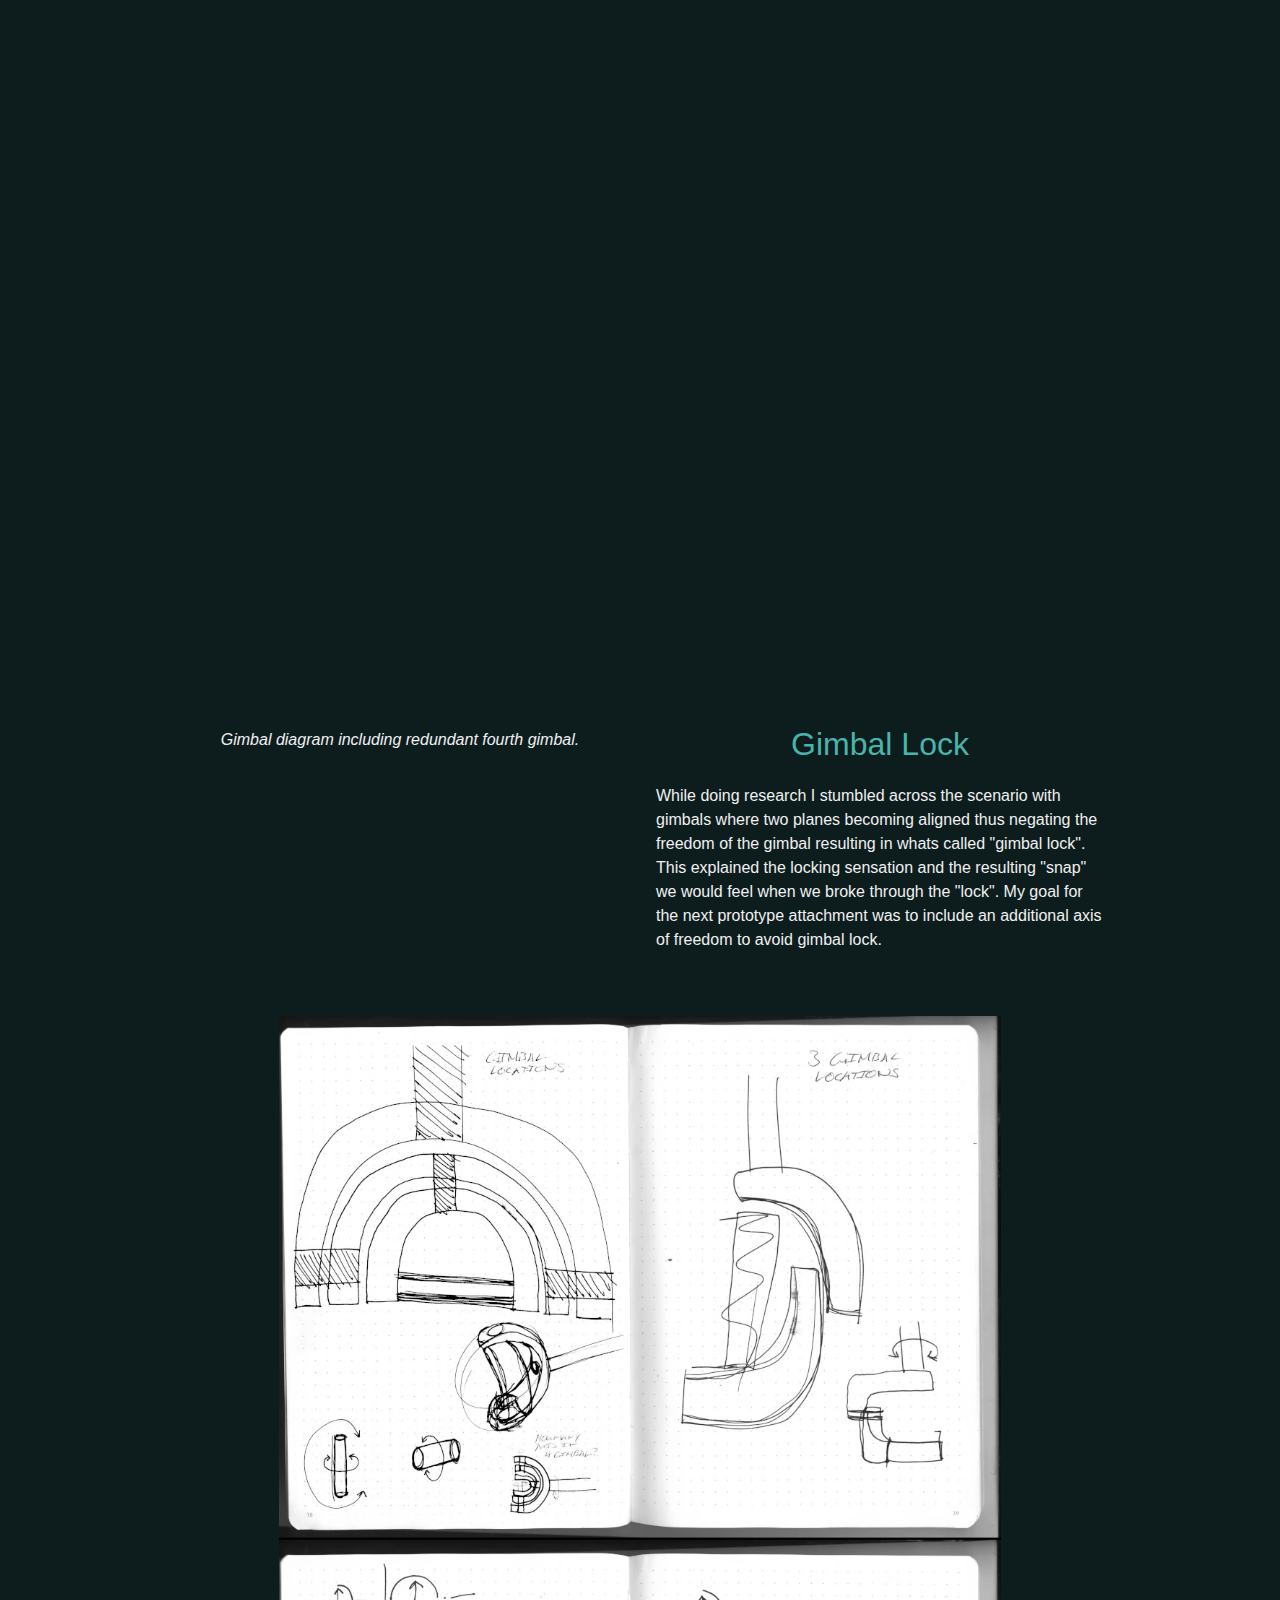
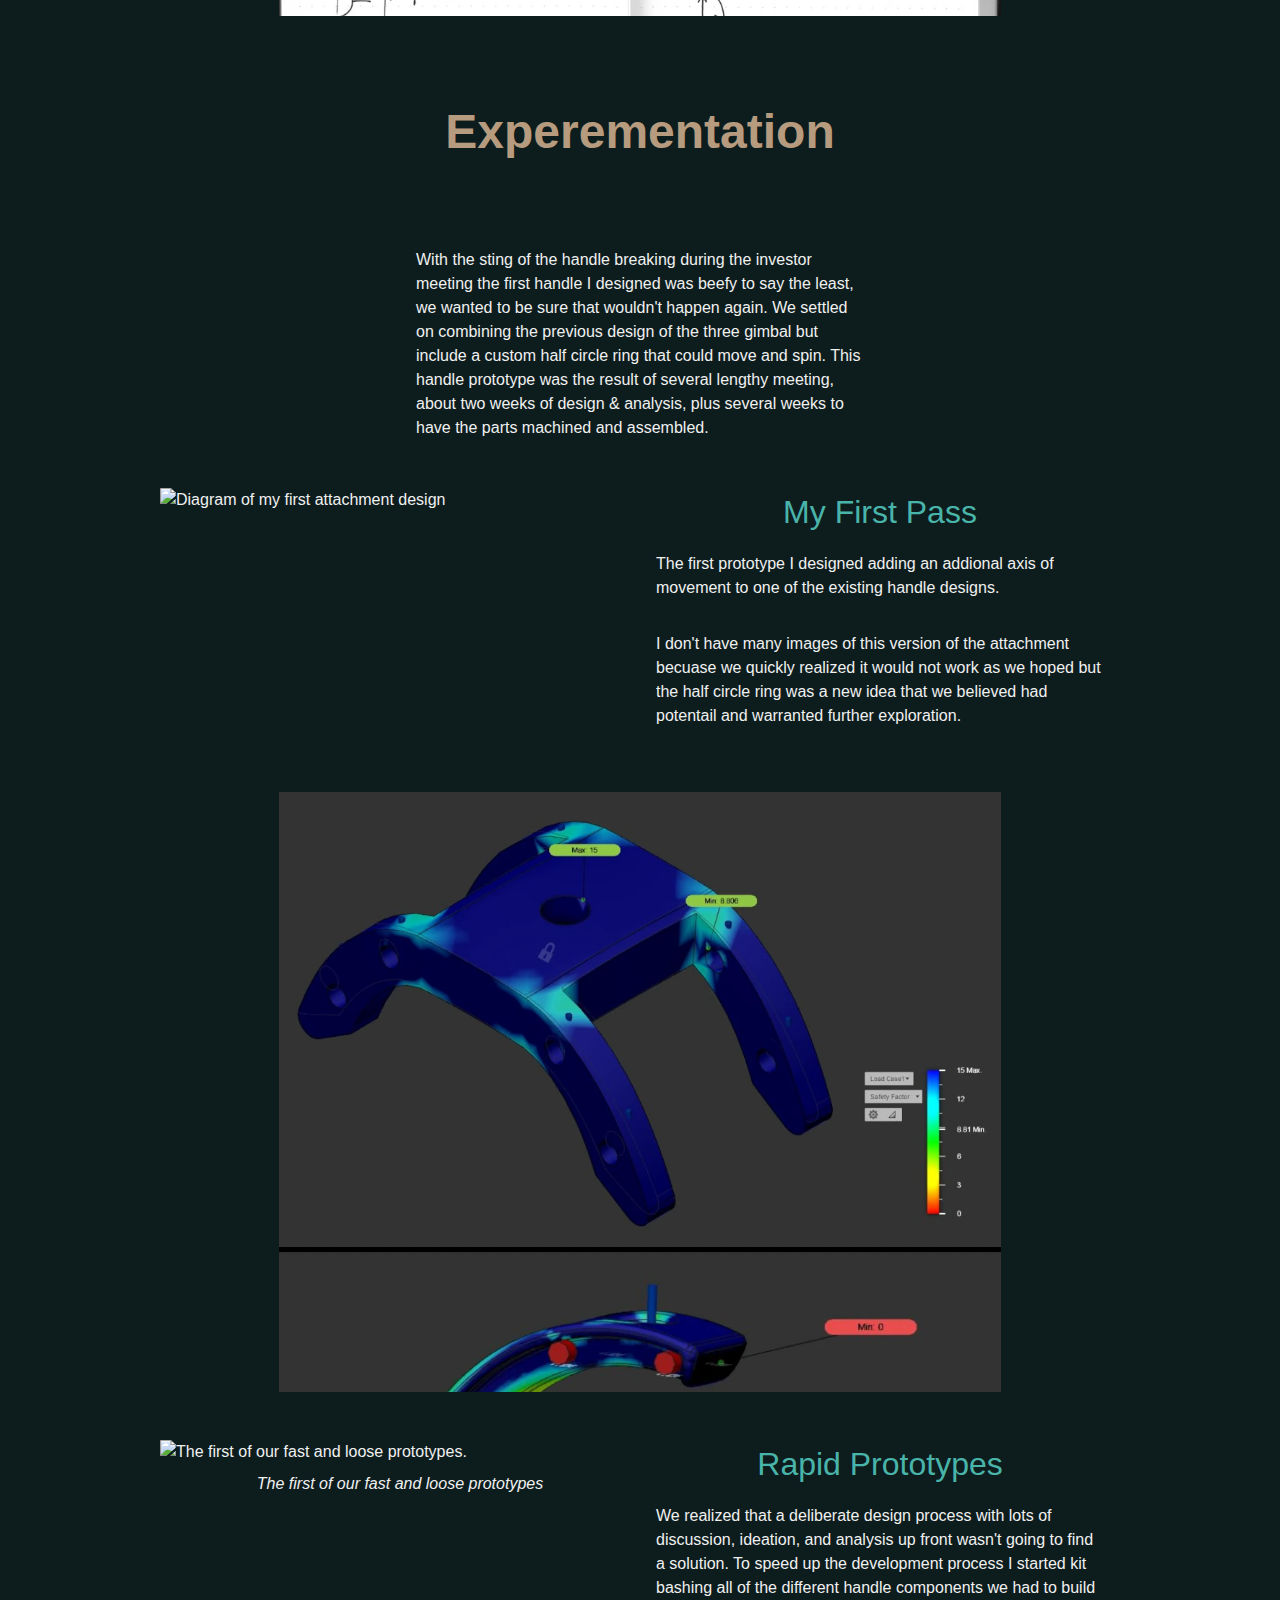
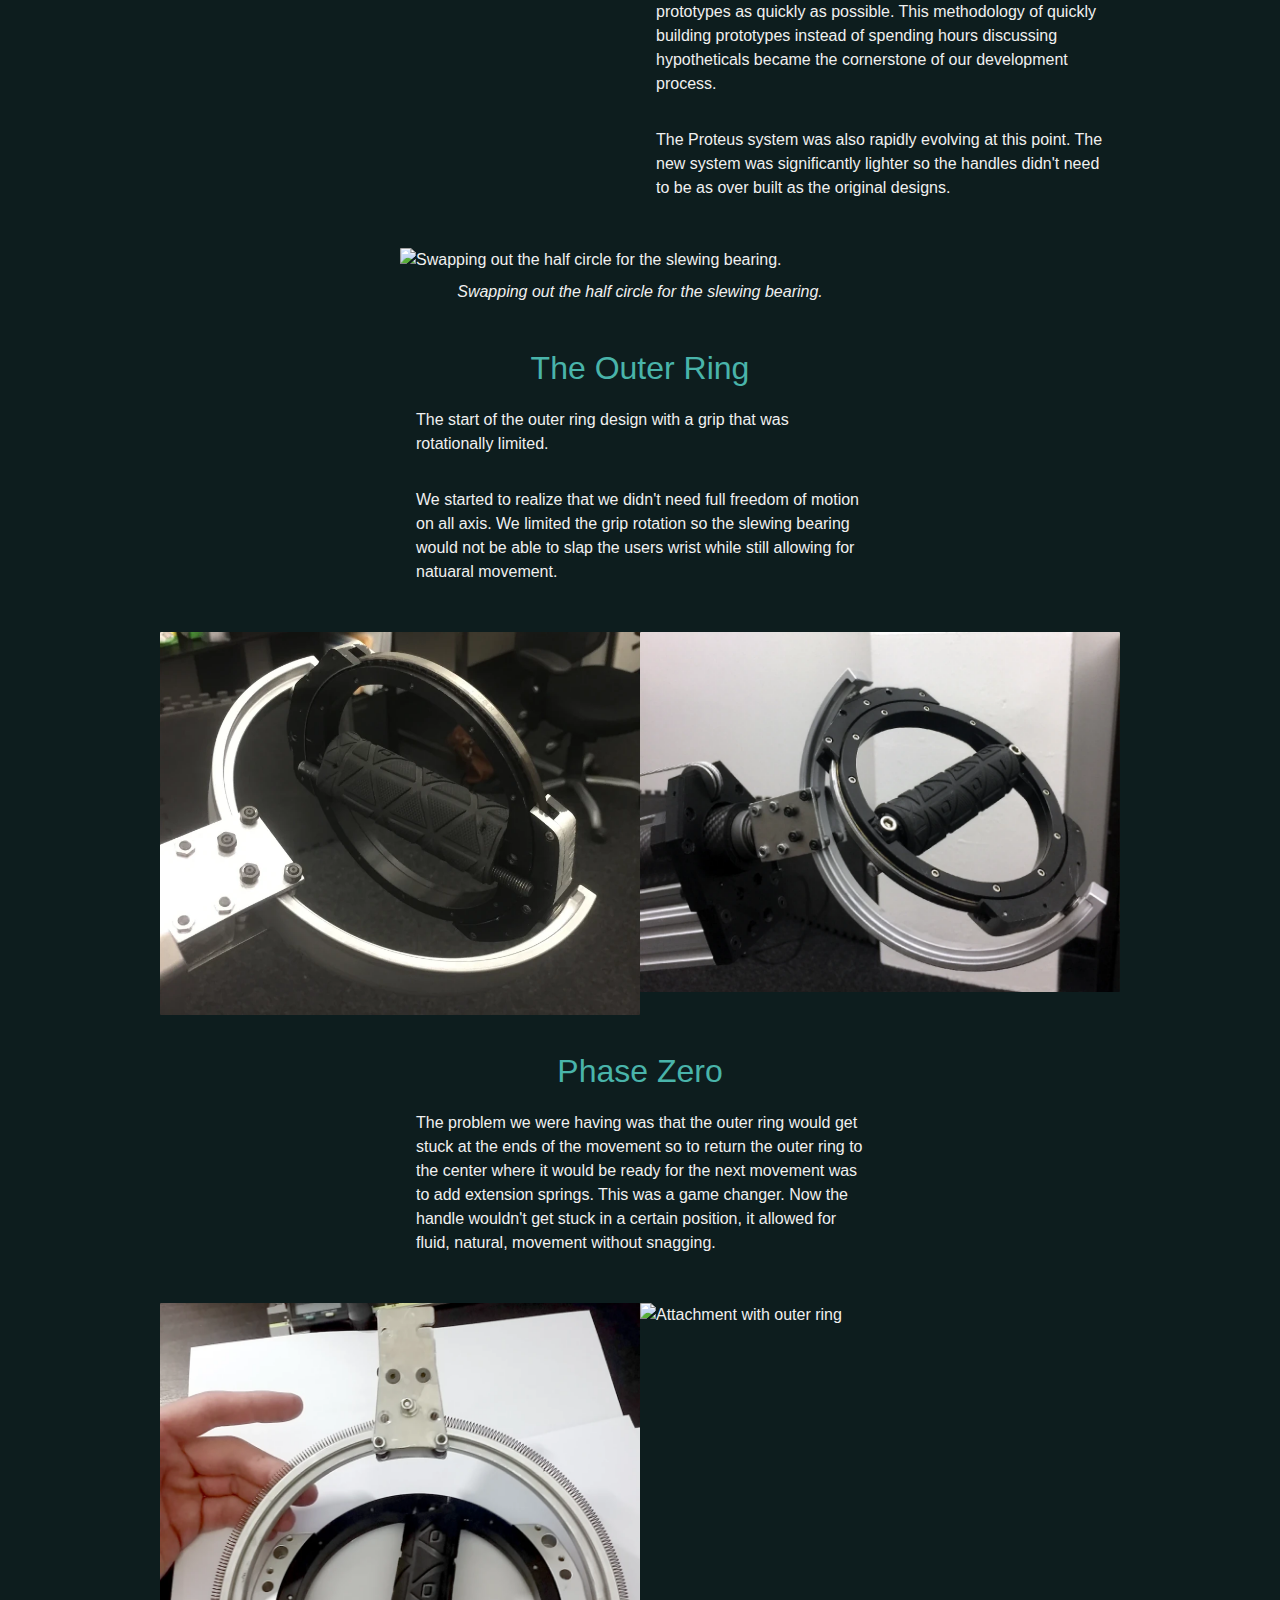
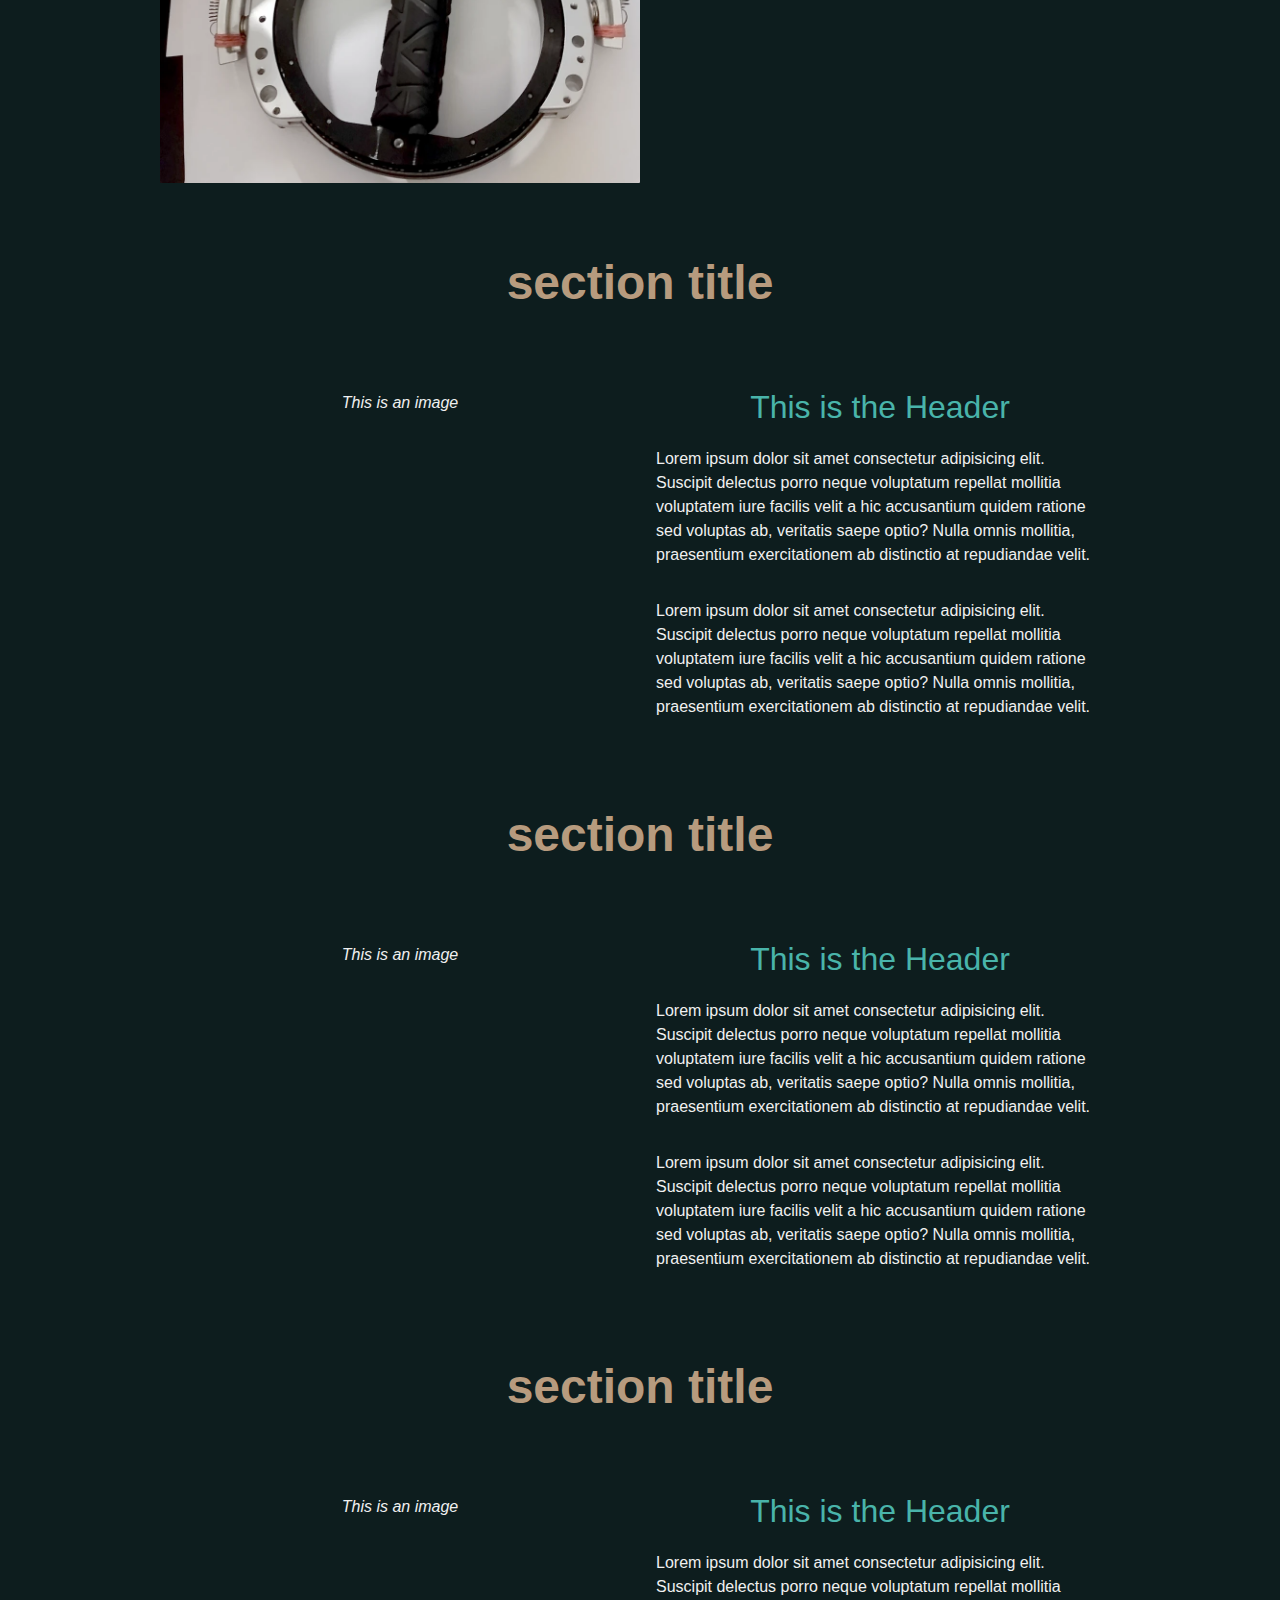
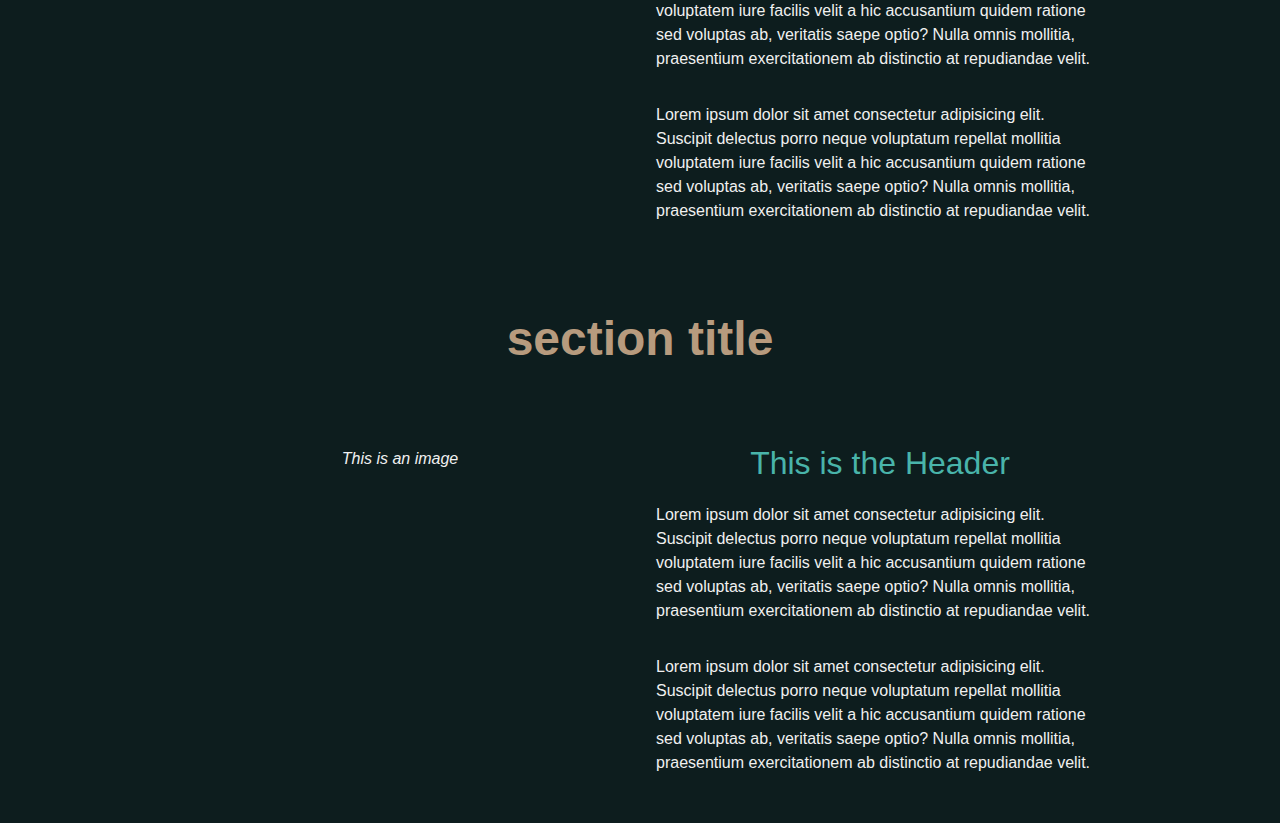
==== commit 5e59b153: "Exploration section formatting complete." ====
--- a/layout.html
+++ b/layout.html
@@ -141,6 +141,8 @@
                 <div class="text-block">
                     <span class="text-block-header">Rapid Prototypes</span>
                     <p class="text-area">We realized that a deliberate design process with lots of discussion, ideation, and analysis up front wasn't going to find a solution. To speed up the development process I started kit bashing all of the different handle components we had to build prototypes as quickly as possible. This methodology of quickly building prototypes instead of spending hours discussing hypotheticals became the cornerstone of our development process.</p>
+
+                    <p class="text-area">The Proteus system was also rapidly evolving at this point. The new system was significantly lighter so the handles didn't need to be as over built as the original designs. </p>
                 </div>
             </div>
 
@@ -148,12 +150,6 @@
                 <iframe width="662" height="400" src="https://www.youtube.com/embed/l_CISTrcVIE" title="" frameborder="0" allow="accelerometer; autoplay; clipboard-write; encrypted-media; gyroscope; picture-in-picture; web-share" allowfullscreen></iframe>
             </div> -->
 
-            <div class="content-block">
-                <div class="text-block">
-                    <span class="text-block-header">Rapid Prototypes</span>
-                    <p class="text-area">You'll notice that the core Proteus system was also rapidly evolving at this point. The new system was significantly lighter so the handles didn't need to be as over built as the original designs. </p>
-                </div>
-            </div>
 
             <div class="content-block">
                 <div class="image-block">
@@ -161,6 +157,45 @@
                     <div class="image-desc">Swapping out the half circle for the slewing bearing.</div>
                 </div>
             </div>
+
+            <div class="content-block">
+                <div class="text-block">
+                    <span class="text-block-header">The Outer Ring</span>
+                    <p class="text-area">The start of the outer ring design with a grip that was rotationally limited.</p>
+                    <p class="text-area">We started to realize that we didn't need full freedom of motion on all axis. We limited the grip rotation so the slewing bearing would not be able to slap the users wrist while still allowing for natuaral movement.</p>
+                </div> 
+            </div>
+            
+            <div class="content-block">
+                <div class="image-block">
+                    <img class="content-image"  src="./Images/proteus/sha-first-modern-sha-01.webp" alt="Attachment with outer ring">
+                </div>
+                <div class="image-block">
+                    <img class="content-image"  src="./Images/proteus/sha-first-modern-sha-02.webp" alt="Attachment with outer ring">
+                </div>
+                
+            </div>
+
+            <div class="content-block">
+                <div class="text-block">
+                    <span class="text-block-header">Phase Zero</span>
+                    <p class="text-area">The problem we were having was that the outer ring would get stuck at the ends of the movement so to return the outer ring to the center where it would be ready for the next movement was to add extension springs. This was a game changer. Now the handle wouldn't get stuck in a certain position, it allowed for fluid, natural, movement without snagging.</p>
+                </div> 
+            </div>
+
+            <div class="content-block">
+                <div class="image-block">
+                    <img class="content-image"  src="./Images/proteus/sha-early-springs-03.webp" alt="Attachment with outer ring">
+                </div>
+                <div class="image-block">
+                    <img class="content-image"  src="./Images/proteus/sha-early-springs-02.webp" alt="Attachment with outer ring">
+                </div>
+            </div>
+
+            <!-- <div class="content-block">
+                <iframe width="560" height="315" src="https://www.youtube.com/embed/-lA3RQAmM1A" title="YouTube video player" frameborder="0" allow="accelerometer; autoplay; clipboard-write; encrypted-media; gyroscope; picture-in-picture; web-share" allowfullscreen></iframe>
+            </div> -->
+            
 
 
         </div>
--- a/style-refactor.css
+++ b/style-refactor.css
@@ -51,6 +51,7 @@
   .content-section {
     display: flex;
     flex-direction: column;
+    flex-wrap: nowrap;
     align-items: center;
     justify-content: center;
   }
@@ -64,16 +65,16 @@
   }
 
   .content-block-wrapper {
-    display: flex;
+    /* display: flex;
     flex-wrap: wrap;
     align-items: center;
-    justify-content: center;
-    width: 100%;
+    justify-content: center; */
+    max-width: 80rem;
   }
 
   .content-block {
     display: flex;
-    flex-wrap: wrap;
+    flex-wrap: wrap-reverse;
     align-items: start;
     justify-content: center;
     margin: 2rem;
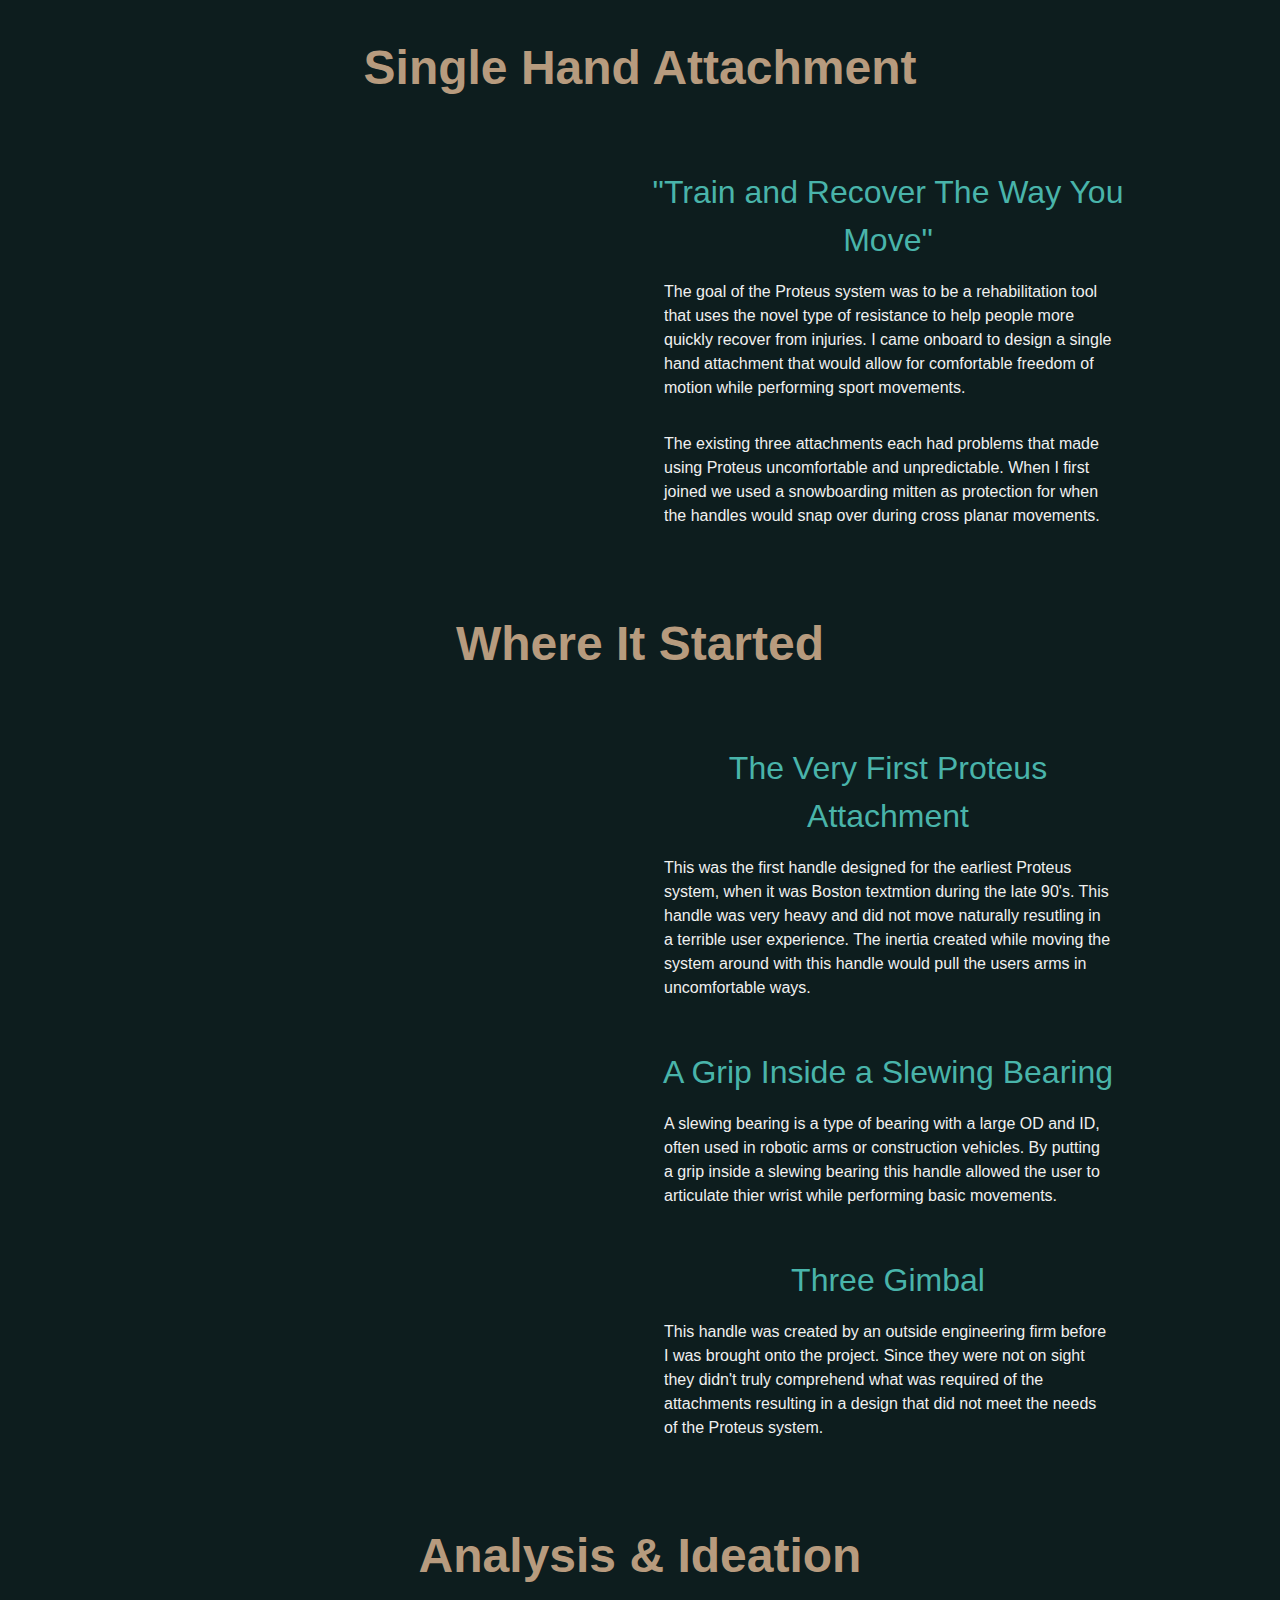
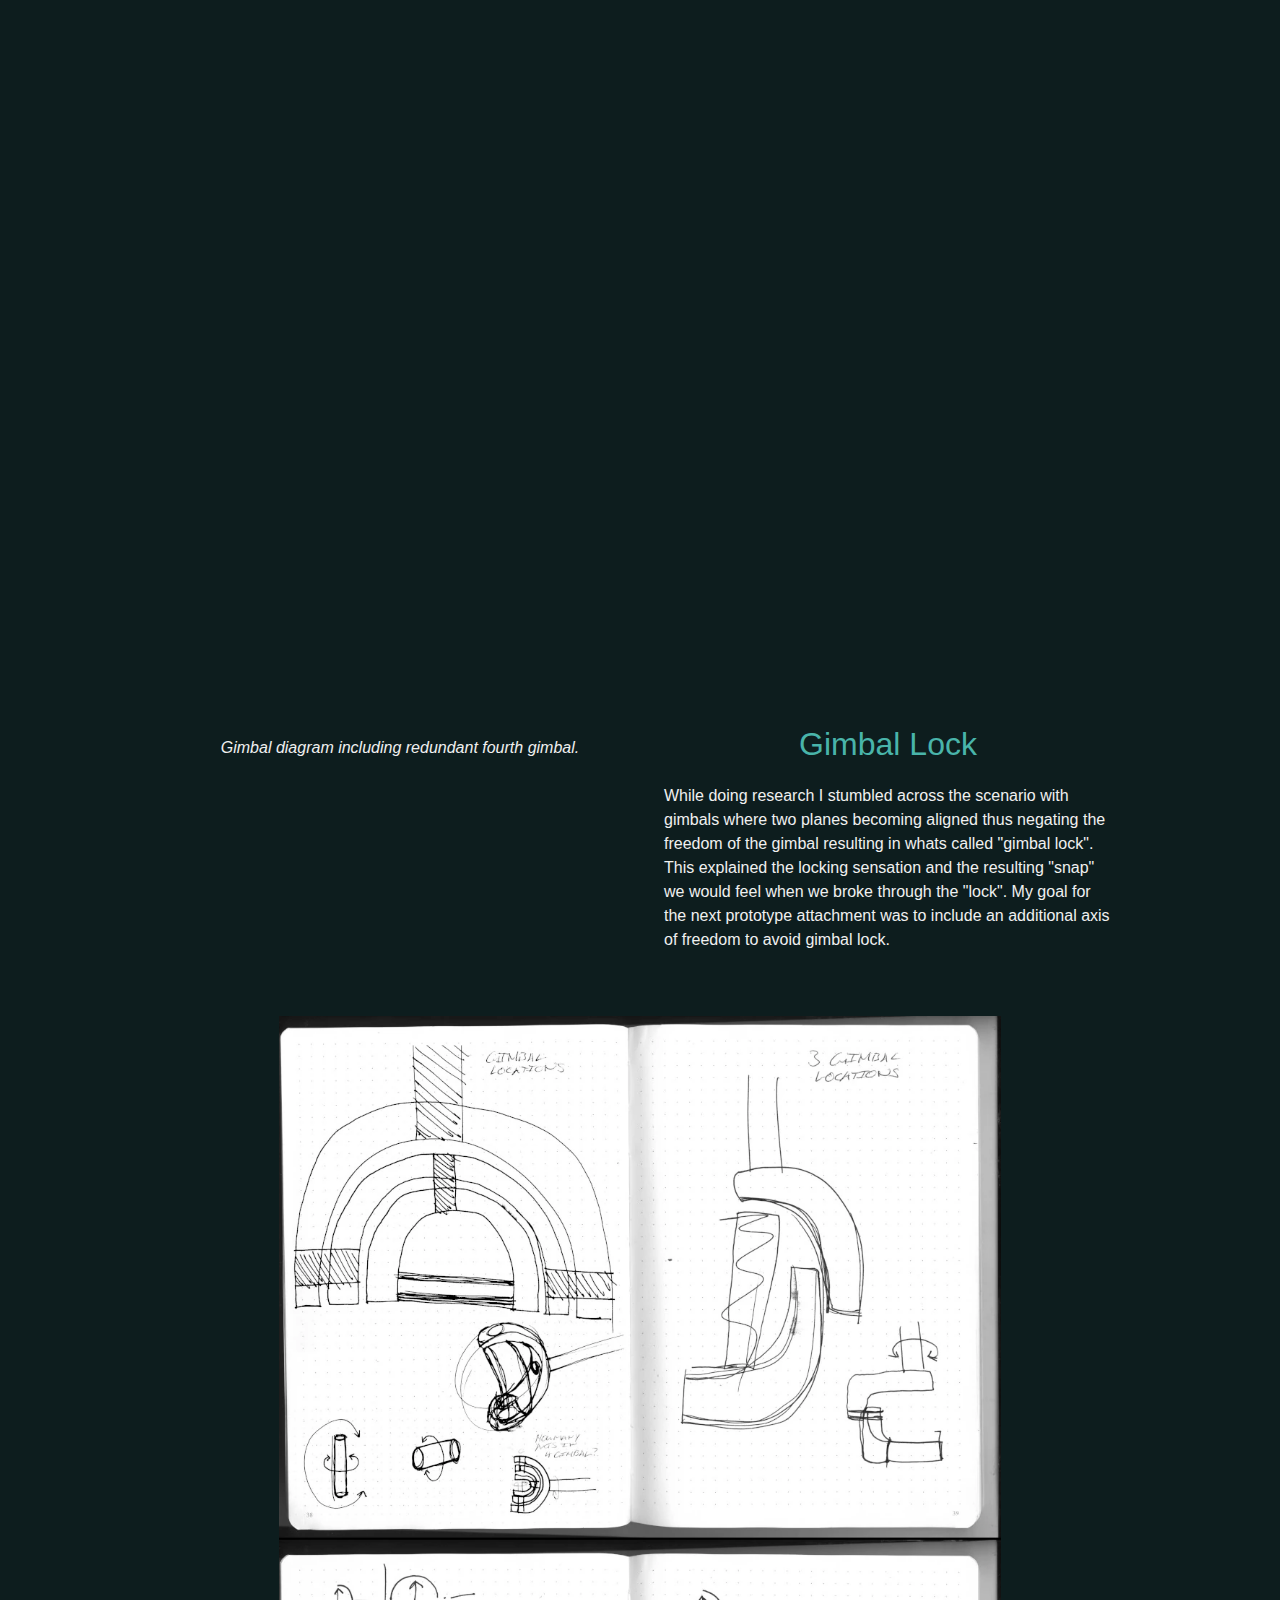
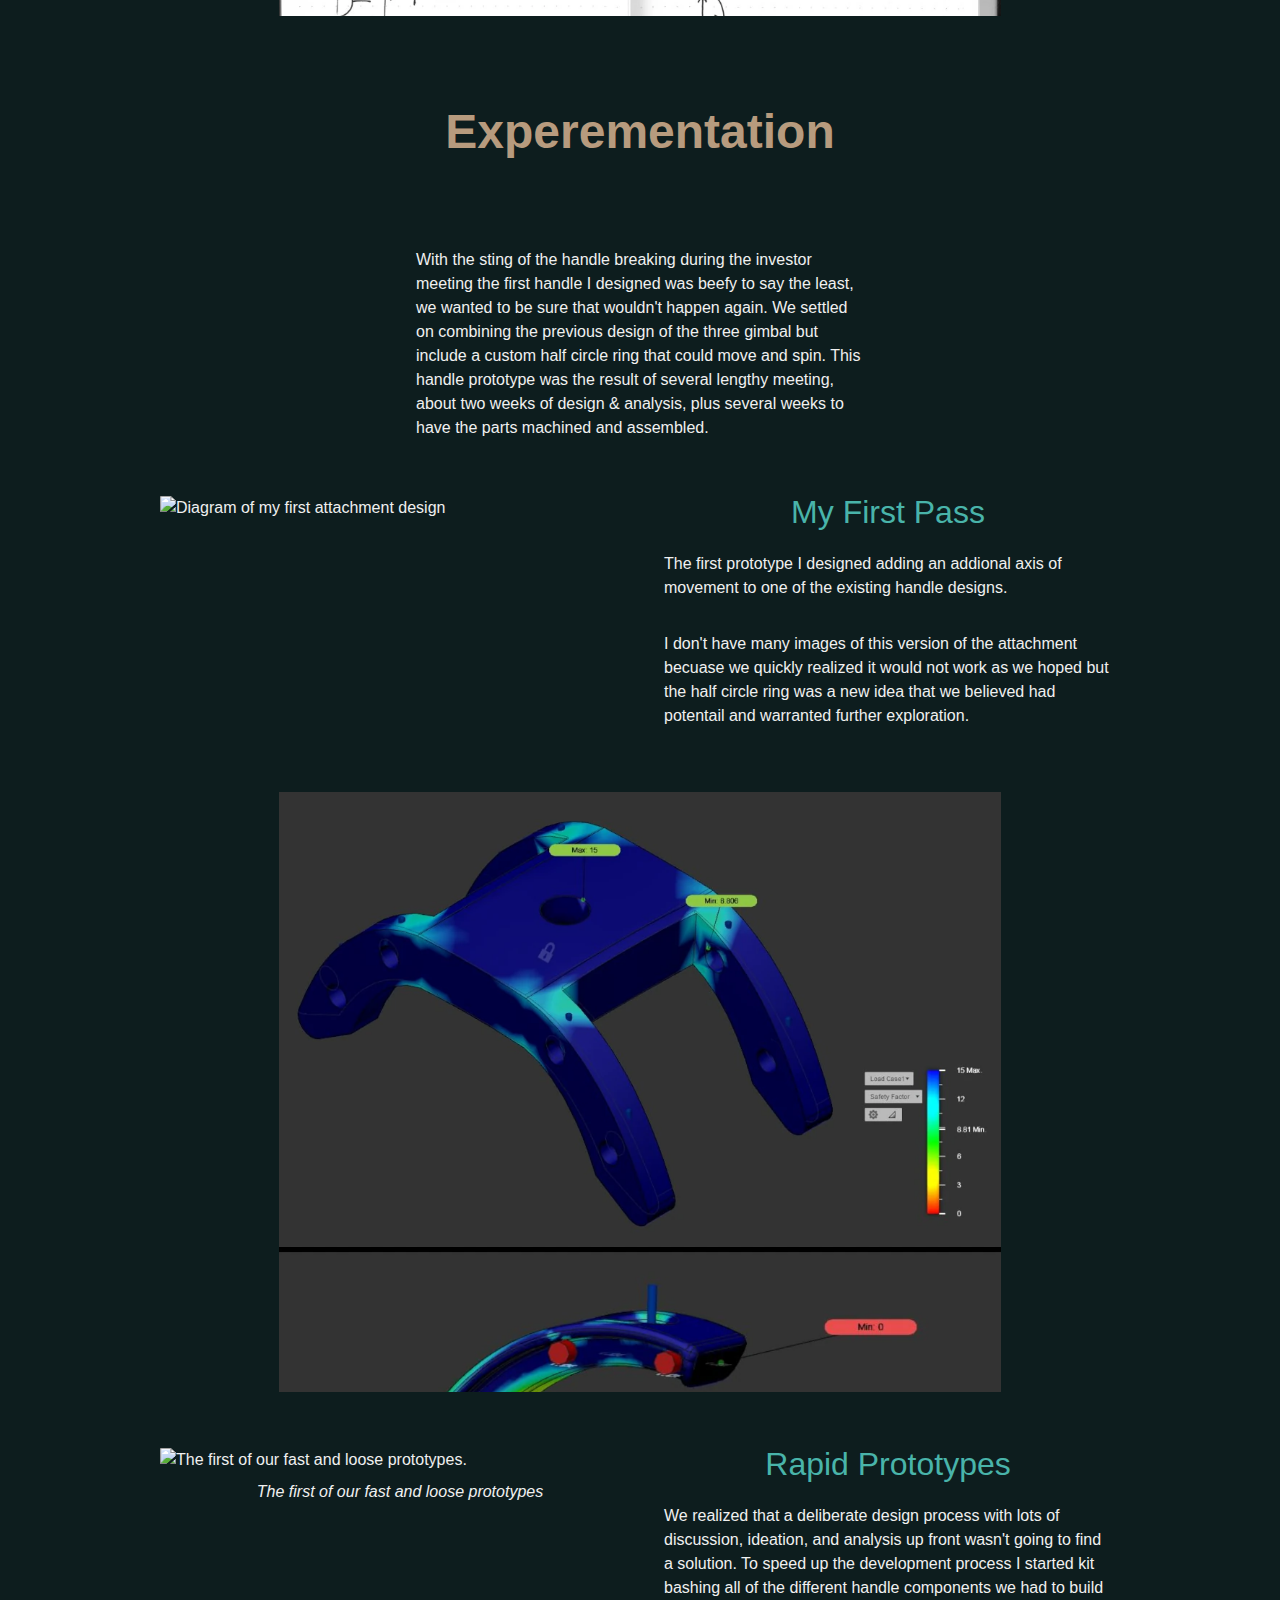
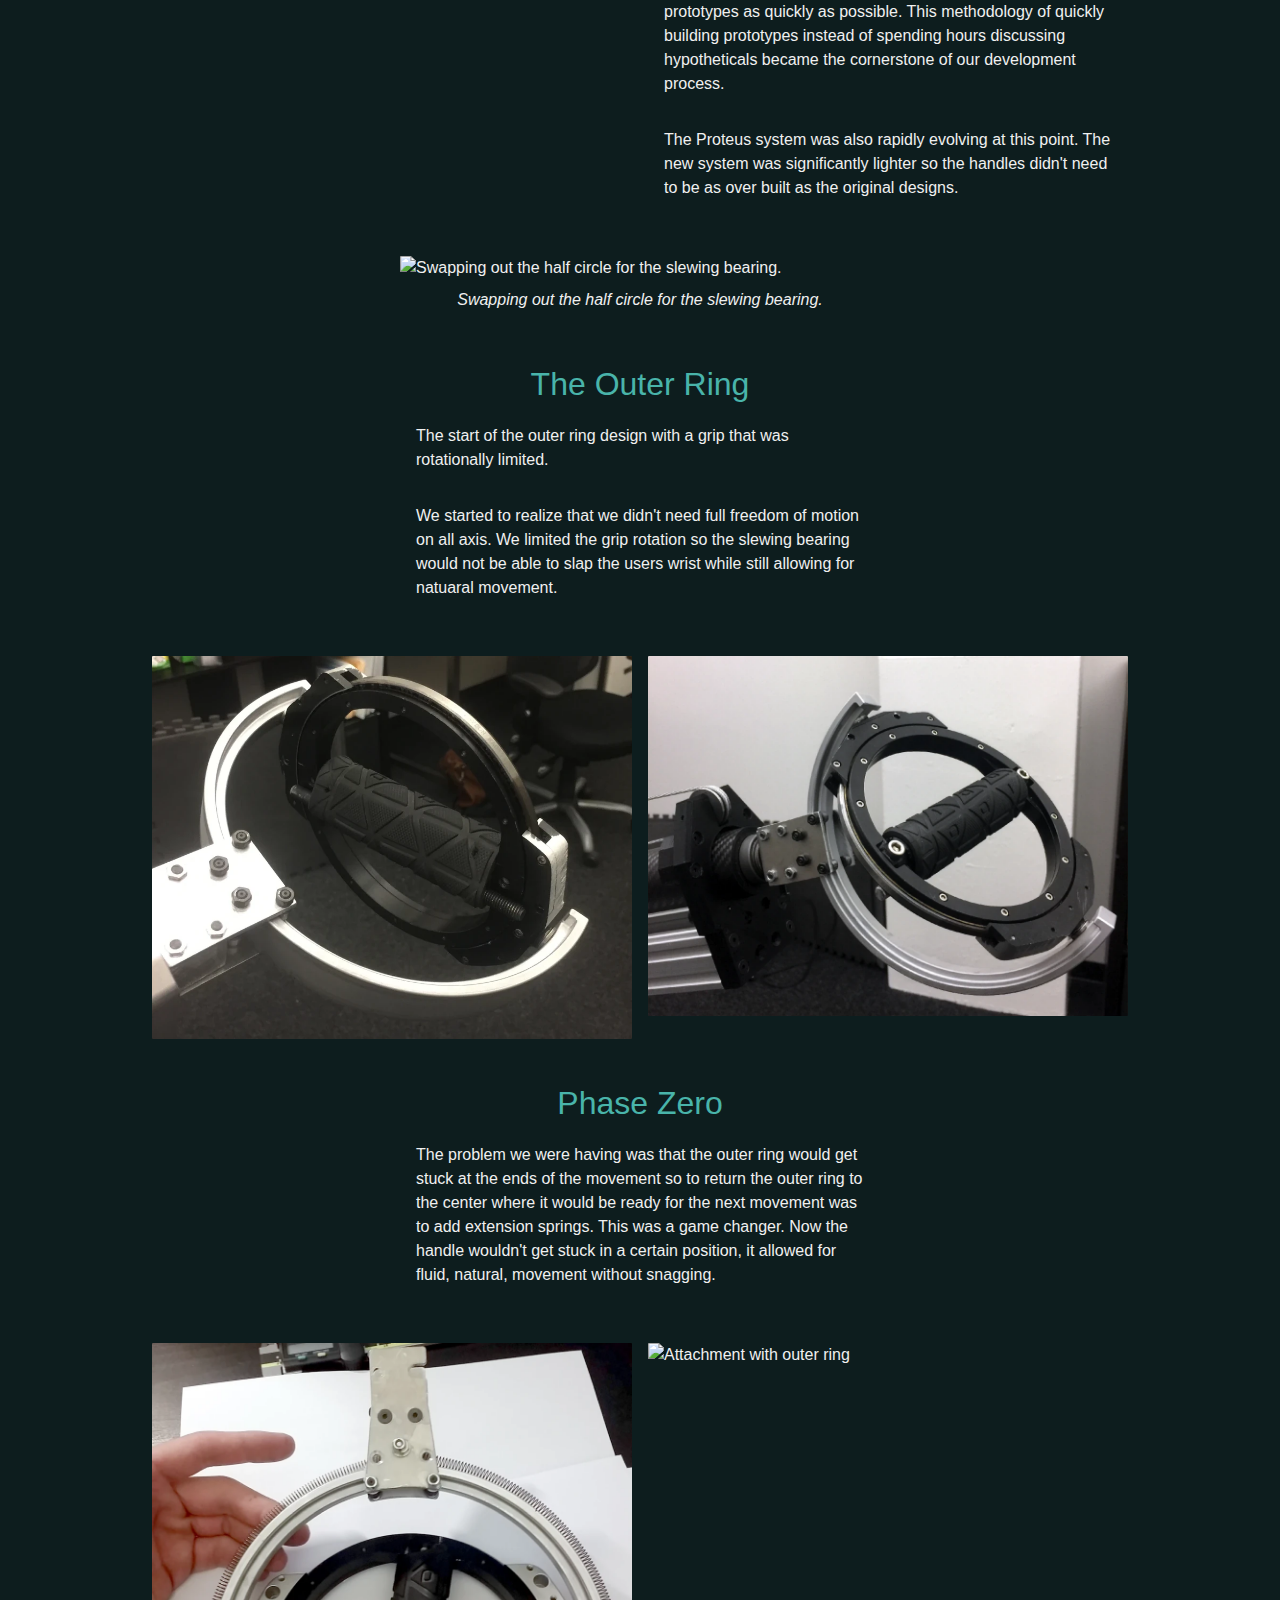
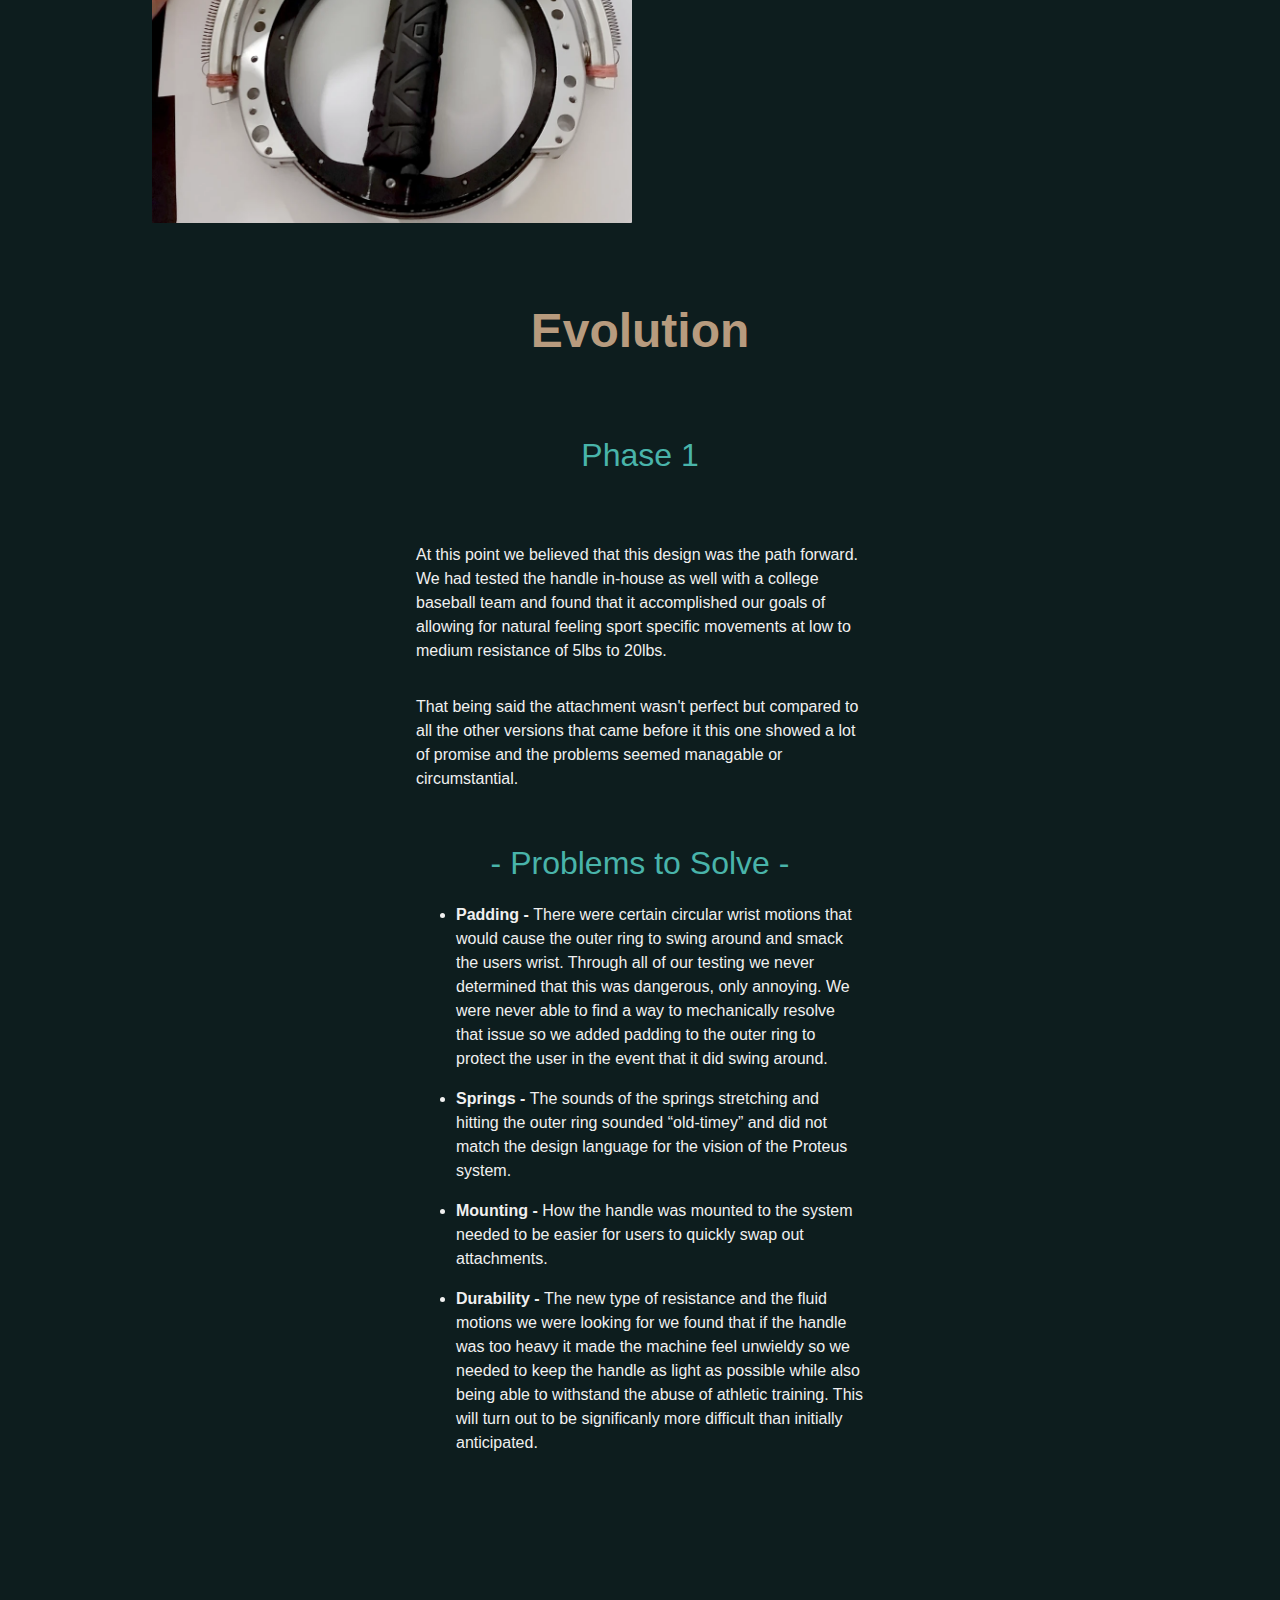
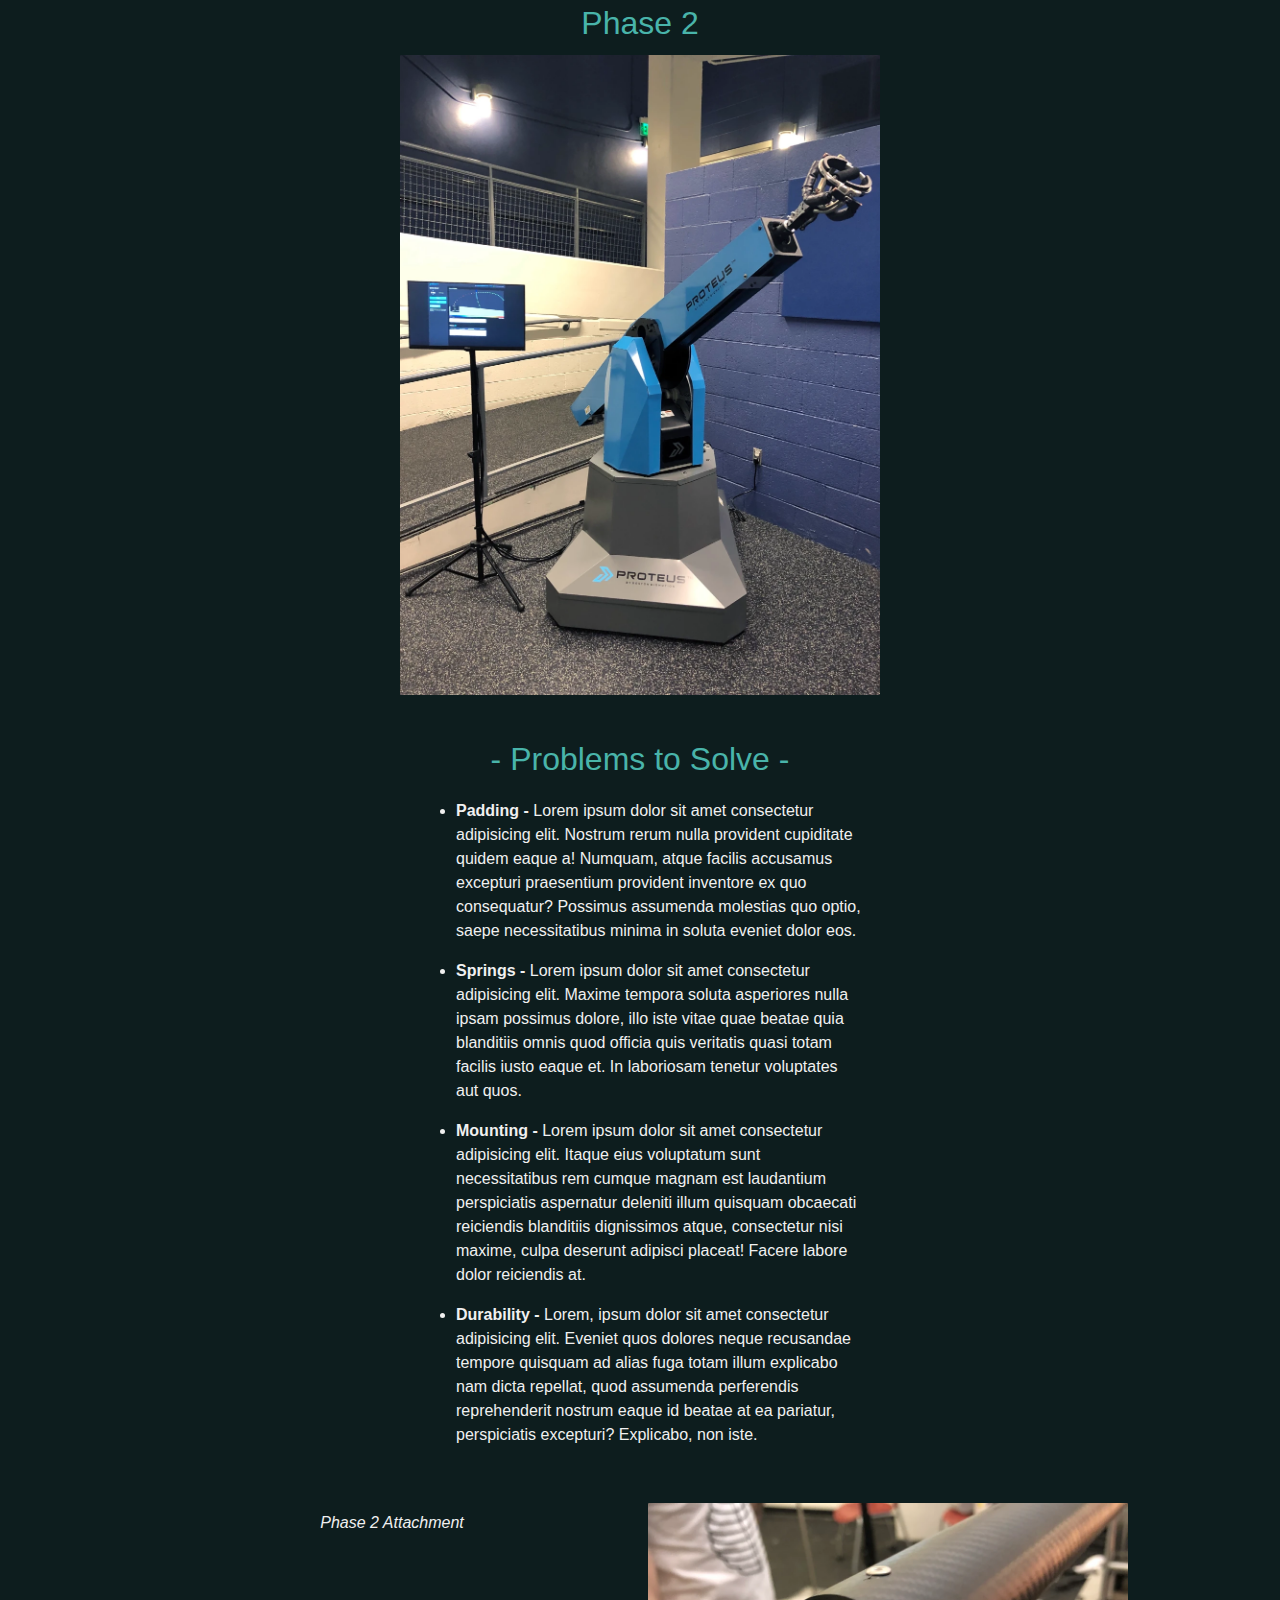
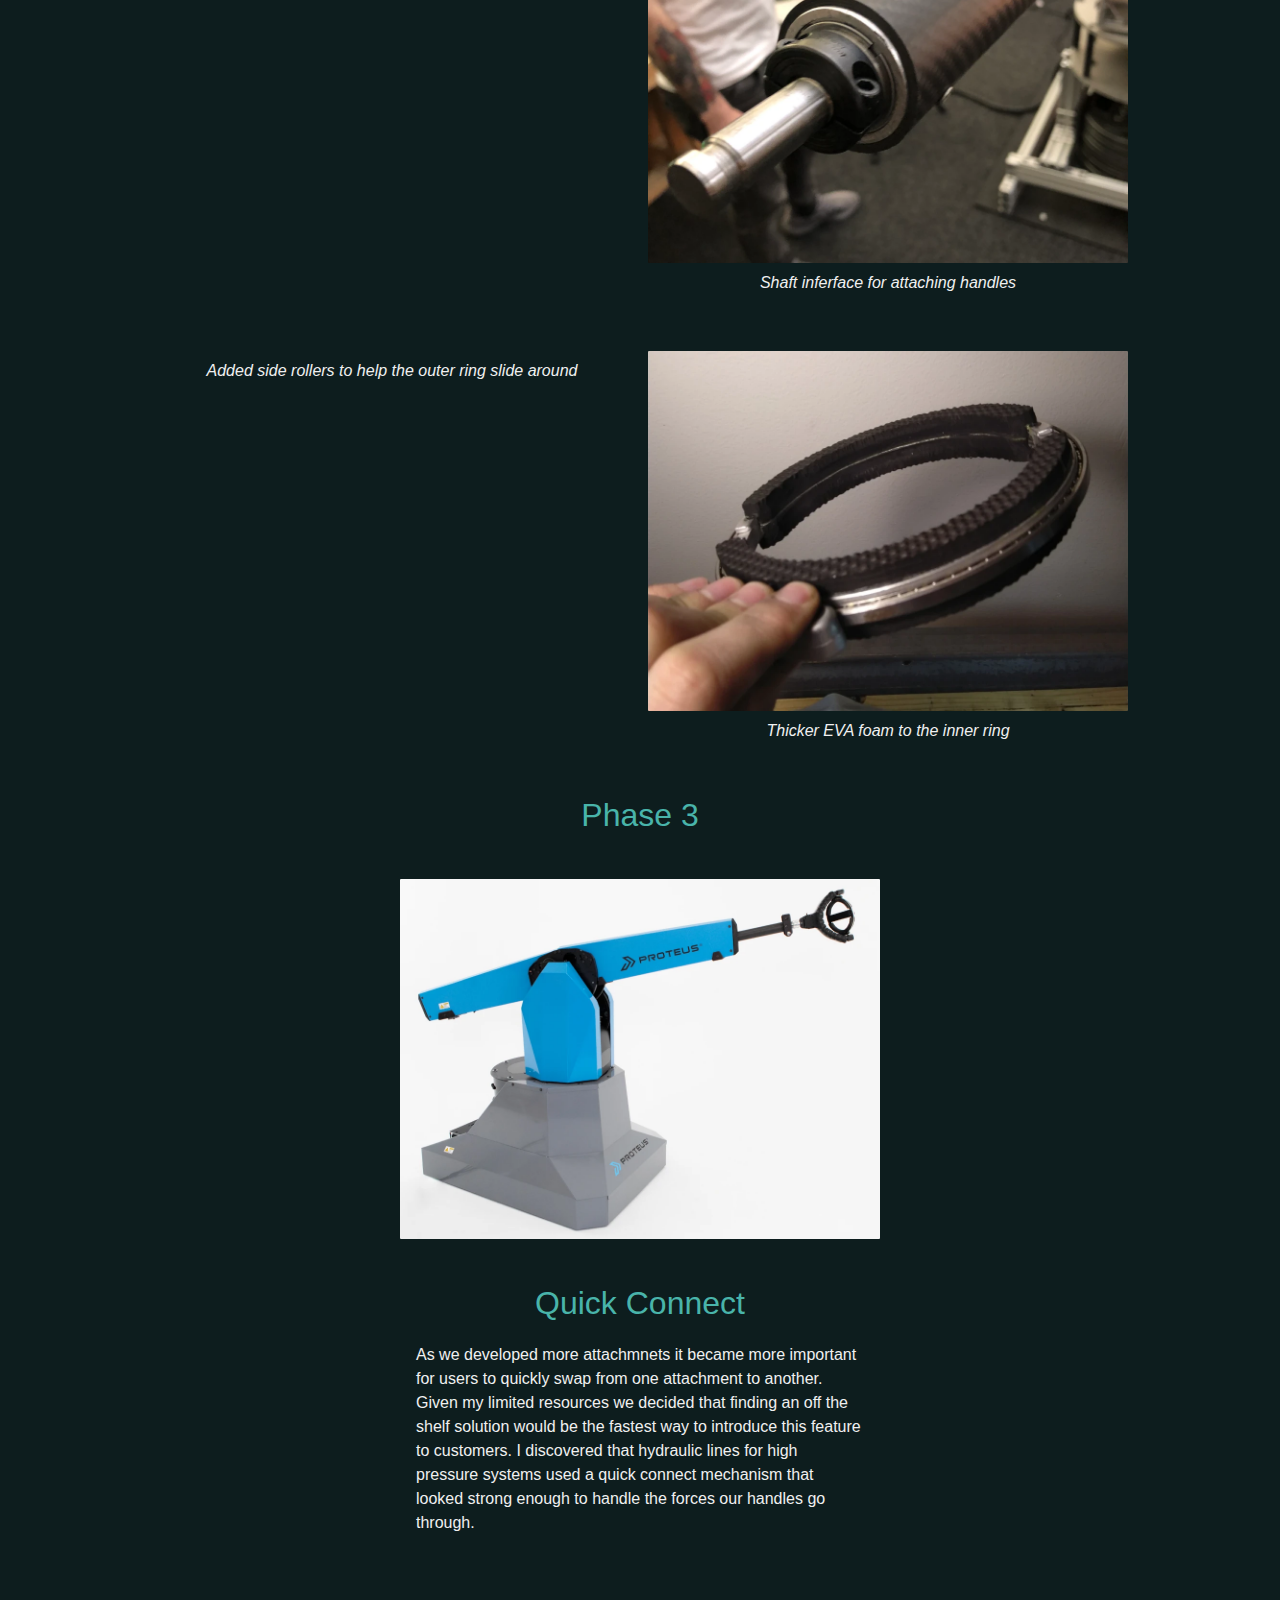
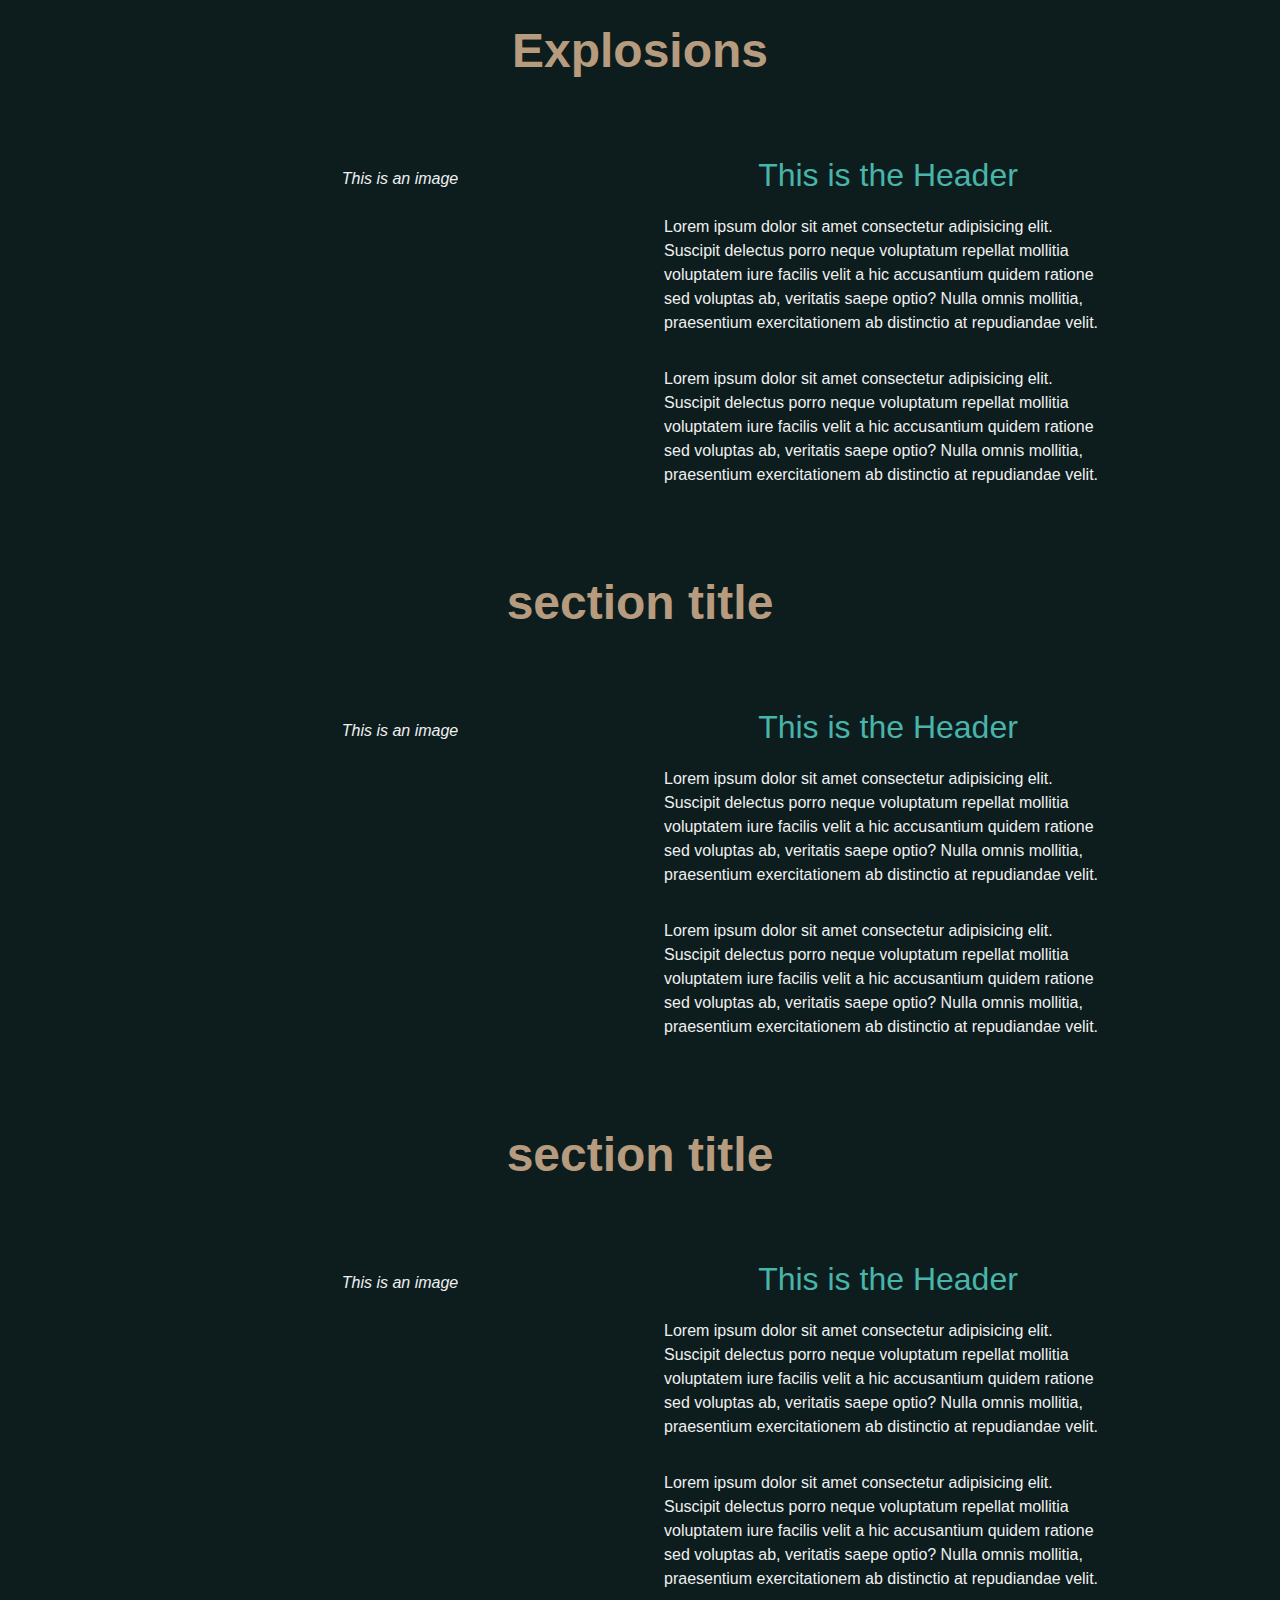
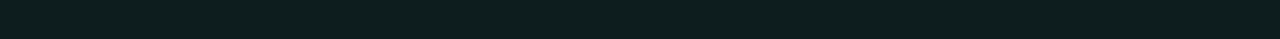
==== commit 8809f6d9: "Formatting Phase 3 now." ====
--- a/layout.html
+++ b/layout.html
@@ -196,31 +196,153 @@
                 <iframe width="560" height="315" src="https://www.youtube.com/embed/-lA3RQAmM1A" title="YouTube video player" frameborder="0" allow="accelerometer; autoplay; clipboard-write; encrypted-media; gyroscope; picture-in-picture; web-share" allowfullscreen></iframe>
             </div> -->
             
-
-
         </div>
     </section>
 
     <section class="content-section" id="sha-evolution-section">
-        <div class="section-title">section title</div>
-        <div class="content-block-wrapper">
-            <div class="content-block">
-                <div class="image-block">
-                    <img class="content-image"  src="./images/sha-early-attachment-02.webp" alt="">
-                    <span class="image-desc">This is an image</span>
-                </div>
-                <div class="text-block">
-                    <span class="text-block-header">This is the Header</span>
-                    <p class="text-area">Lorem ipsum dolor sit amet consectetur adipisicing elit. Suscipit delectus porro neque voluptatum repellat mollitia voluptatem iure facilis velit a hic accusantium quidem ratione sed voluptas ab, veritatis saepe optio? Nulla omnis mollitia, praesentium exercitationem ab distinctio at repudiandae velit.</p>
-
-                    <p class="text-area">Lorem ipsum dolor sit amet consectetur adipisicing elit. Suscipit delectus porro neque voluptatum repellat mollitia voluptatem iure facilis velit a hic accusantium quidem ratione sed voluptas ab, veritatis saepe optio? Nulla omnis mollitia, praesentium exercitationem ab distinctio at repudiandae velit.</p>
-                </div>
-            </div>
+        <div class="section-title">Evolution</div>
+        <div class="content-block-wrapper">
+
+            
+            <!-- Phase 1 -->
+            <div class="content-block">
+                <div class="image-block">
+                    <span class="text-block-header">Phase 1</span>
+                    <img class="content-image"  src="../Images/proteus/sha-jps-bands-01.webp" alt="">
+                </div>
+            </div>
+
+            <div class="content-block">
+                <div class="text-block">
+
+                    <p class="text-area">At this point we believed that this design was the path forward. We had tested the handle in-house as well with a college baseball team and found that it accomplished our goals of allowing for natural feeling sport specific movements at low to medium resistance of 5lbs to 20lbs. </p>
+
+                    <p class="text-area">That being said the attachment wasn't perfect but compared to all the other versions that came before it this one showed a lot of promise and the problems seemed managable or circumstantial.</p>
+                </div>
+            </div>
+
+            <div class="content-block">
+                <div class="text-block">
+                    <span class="text-block-header">- Problems to Solve - </span>
+                    <ul class="text-area-list">
+
+                        <li class="text-area"><strong>Padding - </strong> There were certain circular wrist motions that would cause the outer ring to swing around and smack the users wrist. Through all of our testing we never determined that this was dangerous, only annoying. We were never able to find a way to mechanically resolve that issue so we added padding to the outer ring to protect the user in the event that it did swing around. 
+                        </li>
+                        
+                        <li class="text-area"><strong>Springs - </strong>The sounds of the springs stretching and hitting the outer ring sounded “old-timey” and did not match the design language for the vision of the Proteus system.
+                        </li>
+    
+                        <li class="text-area"><strong>Mounting -</strong> How the handle was mounted to the system needed to be easier for users to quickly swap out attachments. 
+                        </li>
+    
+                        <li class="text-area"><strong>Durability - </strong>The new type of resistance and the fluid motions we were looking for we found that if the handle was too heavy it made the machine feel unwieldy so we needed to keep the handle as light as possible while also being able to withstand the abuse of athletic training. This will turn out to be significanly more difficult than initially anticipated. 
+                        </li>
+                    </ul>
+                </div>
+            </div>
+
+            <div class="content-block">
+                
+                <div class="image-block">
+                    <img class="content-image"  src="./Images/proteus/sha-jps-with-system-01.webp" alt="">
+                    
+                </div>
+
+                <div class="image-block">
+                    <img class="content-image"  src="./Images/proteus/sha-jps-arm-01.webp" alt="">
+                    
+                </div>
+            </div>
+
+            <div class="content-block">
+                <div class="image-block">
+                    <img class="content-image"  src="./Images/proteus/sha-jps-with-screen-01.webp" alt="">
+                    
+                </div>
+
+                <div class="image-block">
+                    <img class="content-image"  src="./Images/proteus/sha-jps-arm-02.webp" alt="">
+                    
+                </div>
+            </div>
+
+            <!-- Phase 2 -->
+            <div class="content-block">
+                <div class="image-block">
+                    <span class="text-block-header">Phase 2</span>
+                    <img class="content-image"  src="/./Images/proteus/proteus-system-phase2-01.webp" alt="">
+                </div>
+            </div>
+
+            <div class="content-block">
+                <div class="text-block">
+                    <span class="text-block-header">- Problems to Solve - </span>
+                    <ul class="text-area-list">
+
+                        <li class="text-area"><strong>Padding - </strong> Lorem ipsum dolor sit amet consectetur adipisicing elit. Nostrum rerum nulla provident cupiditate quidem eaque a! Numquam, atque facilis accusamus excepturi praesentium provident inventore ex quo consequatur? Possimus assumenda molestias quo optio, saepe necessitatibus minima in soluta eveniet dolor eos. 
+                        </li>
+                        
+                        <li class="text-area"><strong>Springs - </strong>Lorem ipsum dolor sit amet consectetur adipisicing elit. Maxime tempora soluta asperiores nulla ipsam possimus dolore, illo iste vitae quae beatae quia blanditiis omnis quod officia quis veritatis quasi totam facilis iusto eaque et. In laboriosam tenetur voluptates aut quos.
+                        </li>
+
+                        <li class="text-area"><strong>Mounting -</strong> Lorem ipsum dolor sit amet consectetur adipisicing elit. Itaque eius voluptatum sunt necessitatibus rem cumque magnam est laudantium perspiciatis aspernatur deleniti illum quisquam obcaecati reiciendis blanditiis dignissimos atque, consectetur nisi maxime, culpa deserunt adipisci placeat! Facere labore dolor reiciendis at.
+                        </li>
+
+                        <li class="text-area"><strong>Durability - </strong>Lorem, ipsum dolor sit amet consectetur adipisicing elit. Eveniet quos dolores neque recusandae tempore quisquam ad alias fuga totam illum explicabo nam dicta repellat, quod assumenda perferendis reprehenderit nostrum eaque id beatae at ea pariatur, perspiciatis excepturi? Explicabo, non iste.
+                        </li>
+                    </ul>
+                </div>
+            </div>
+
+            <div class="content-block">
+                <div class="image-block">
+                    <img class="content-image"  src="./Images/proteus/sha-up-01.webp" alt="">
+                    <div class="image-desc">Phase 2 Attachment</div>
+                </div>
+                <div class="image-block">
+                    <img class="content-image"  src="./Images/proteus/Tube and Handle Interface Shaft.webp" alt="">
+                    <div class="image-desc">Shaft inferface for attaching handles</div>
+                </div>
+            </div>
+
+            <div class="content-block">
+                <div class="image-block">
+                    <img class="content-image"  src="./Images/proteus/sha-up-01-siderollers.webp" alt="">
+                    <div class="image-desc">Added side rollers to help the outer ring slide around</div>
+                </div>
+                <div class="image-block">
+                    <img class="content-image"  src="./Images/proteus/sha-adding-foam-01.webp" alt="">
+                    <div class="image-desc">Thicker EVA foam to the inner ring</div>
+                </div>
+            </div>
+
+            <!-- Phase 3 -->
+            <div class="content-block">
+                <span class="text-block-header">Phase 3</span>
+            </div>
+
+            <div class="content-block">
+                <div class="image-block">
+                    <img class="content-image"  src="./Images/proteus/proteus-system-phase3-01.webp" alt="">
+                </div>
+            </div>
+
+            <div class="content-block">
+                <div class="text-block">
+                    <span class="text-block-header">Quick Connect</span>
+                    <p class="text-area">As we developed more attachmnets it became more important for users to quickly swap from one attachment to another. Given my limited resources we decided that finding an off the shelf solution would be the fastest way to introduce this feature to customers. I discovered that hydraulic lines for high pressure systems used a quick connect mechanism that looked strong enough to handle the forces our handles go through.</p>
+                </div>
+            </div>
+
+
+
+
+
         </div>
     </section>
 
     <section class="content-section" id="sha-explotions-section">
-        <div class="section-title">section title</div>
+        <div class="section-title">Explosions</div>
         <div class="content-block-wrapper">
             <div class="content-block">
                 <div class="image-block">
--- a/style-refactor.css
+++ b/style-refactor.css
@@ -92,11 +92,12 @@
     width: 30rem;
     height: auto;
     border-radius: 1px;
+    margin: .5rem;
   }
 
   .image-desc {
     font-style: italic;
-    margin: 0.5rem;
+    margin-bottom: 1rem;
   }
 
   .text-block {
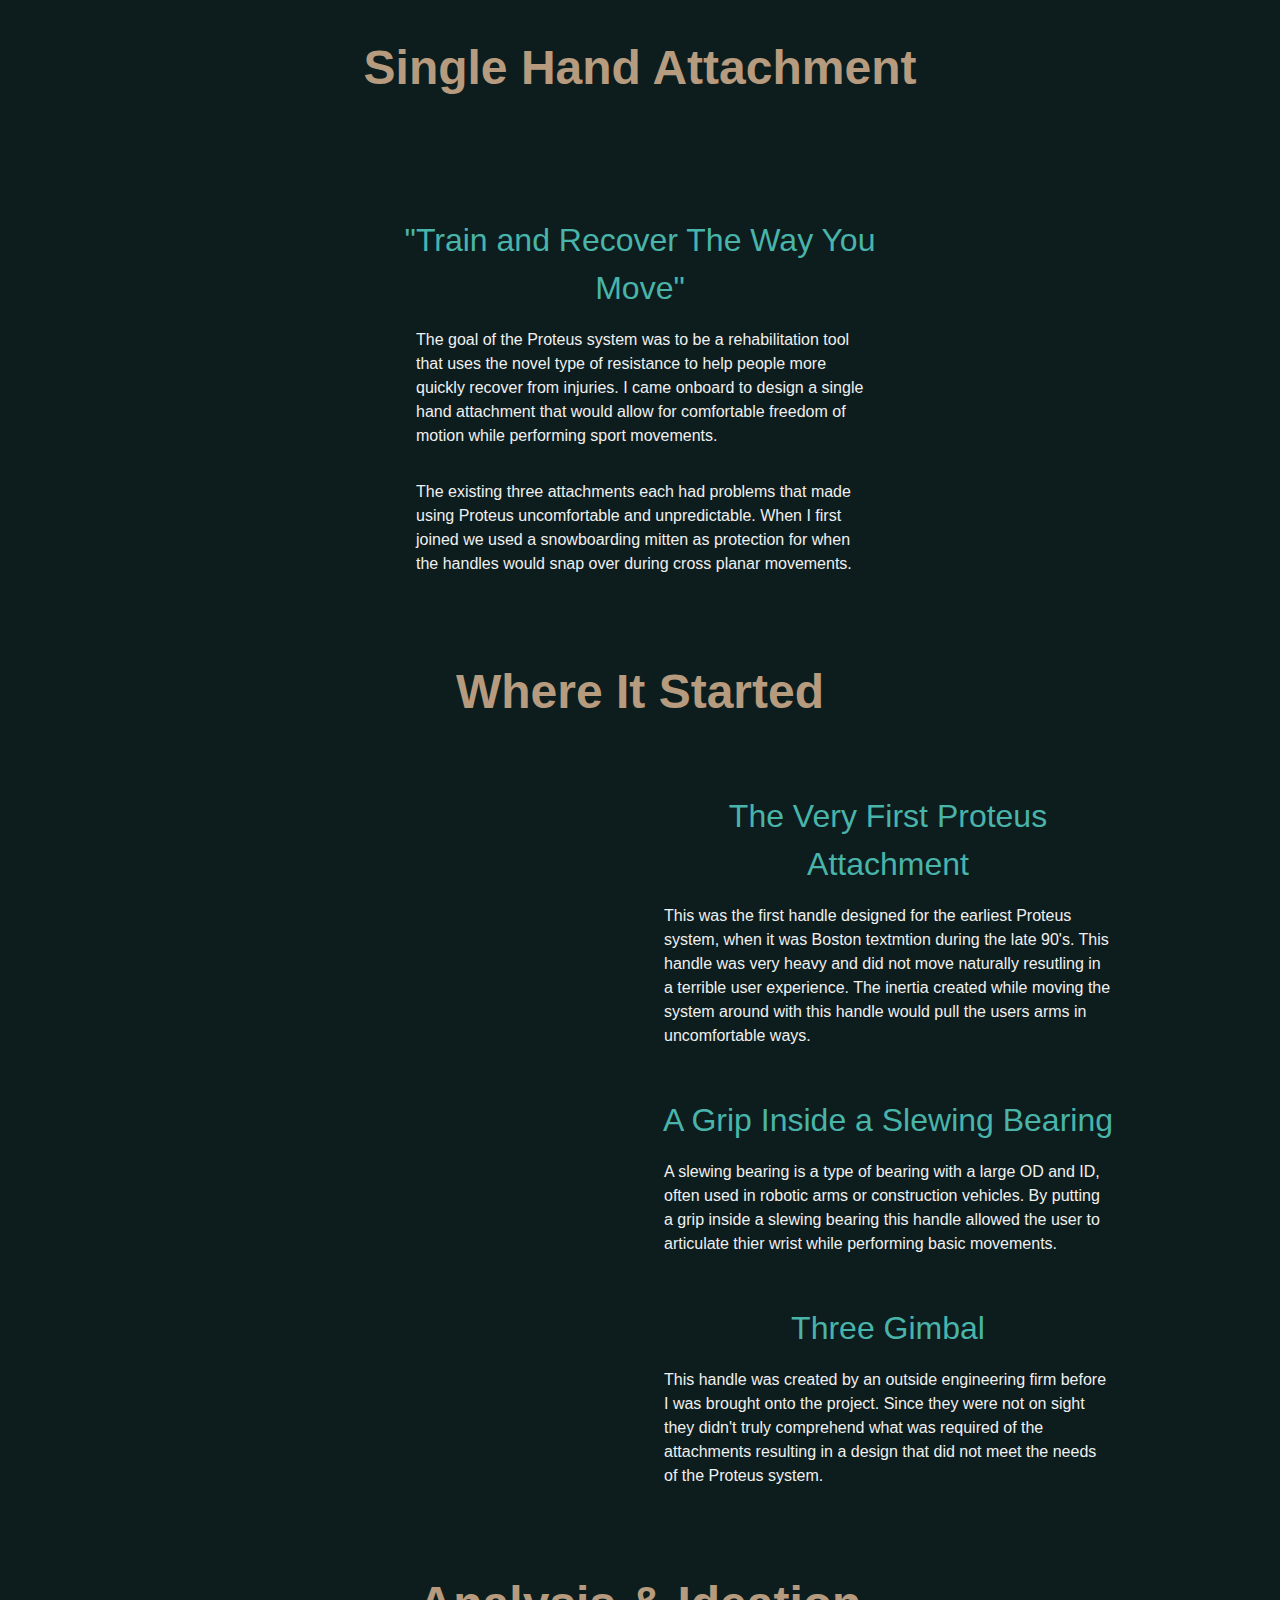
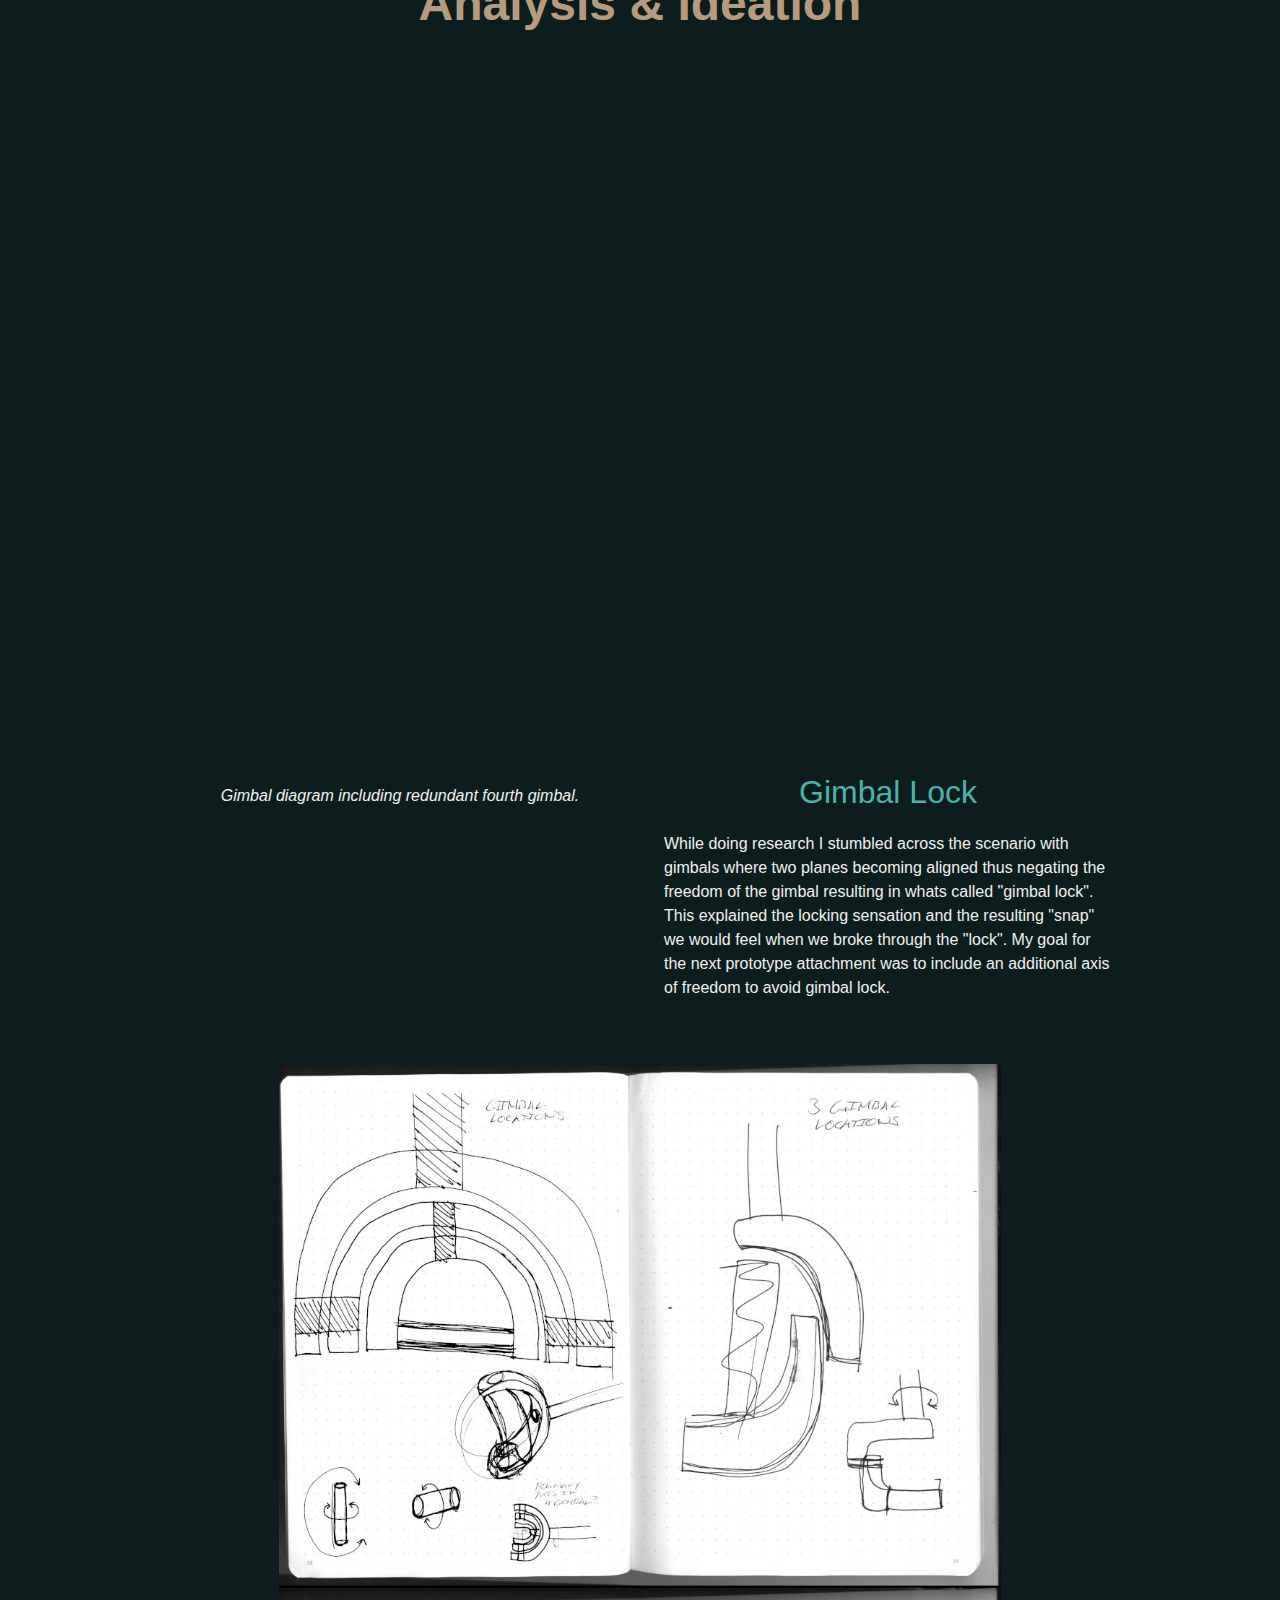
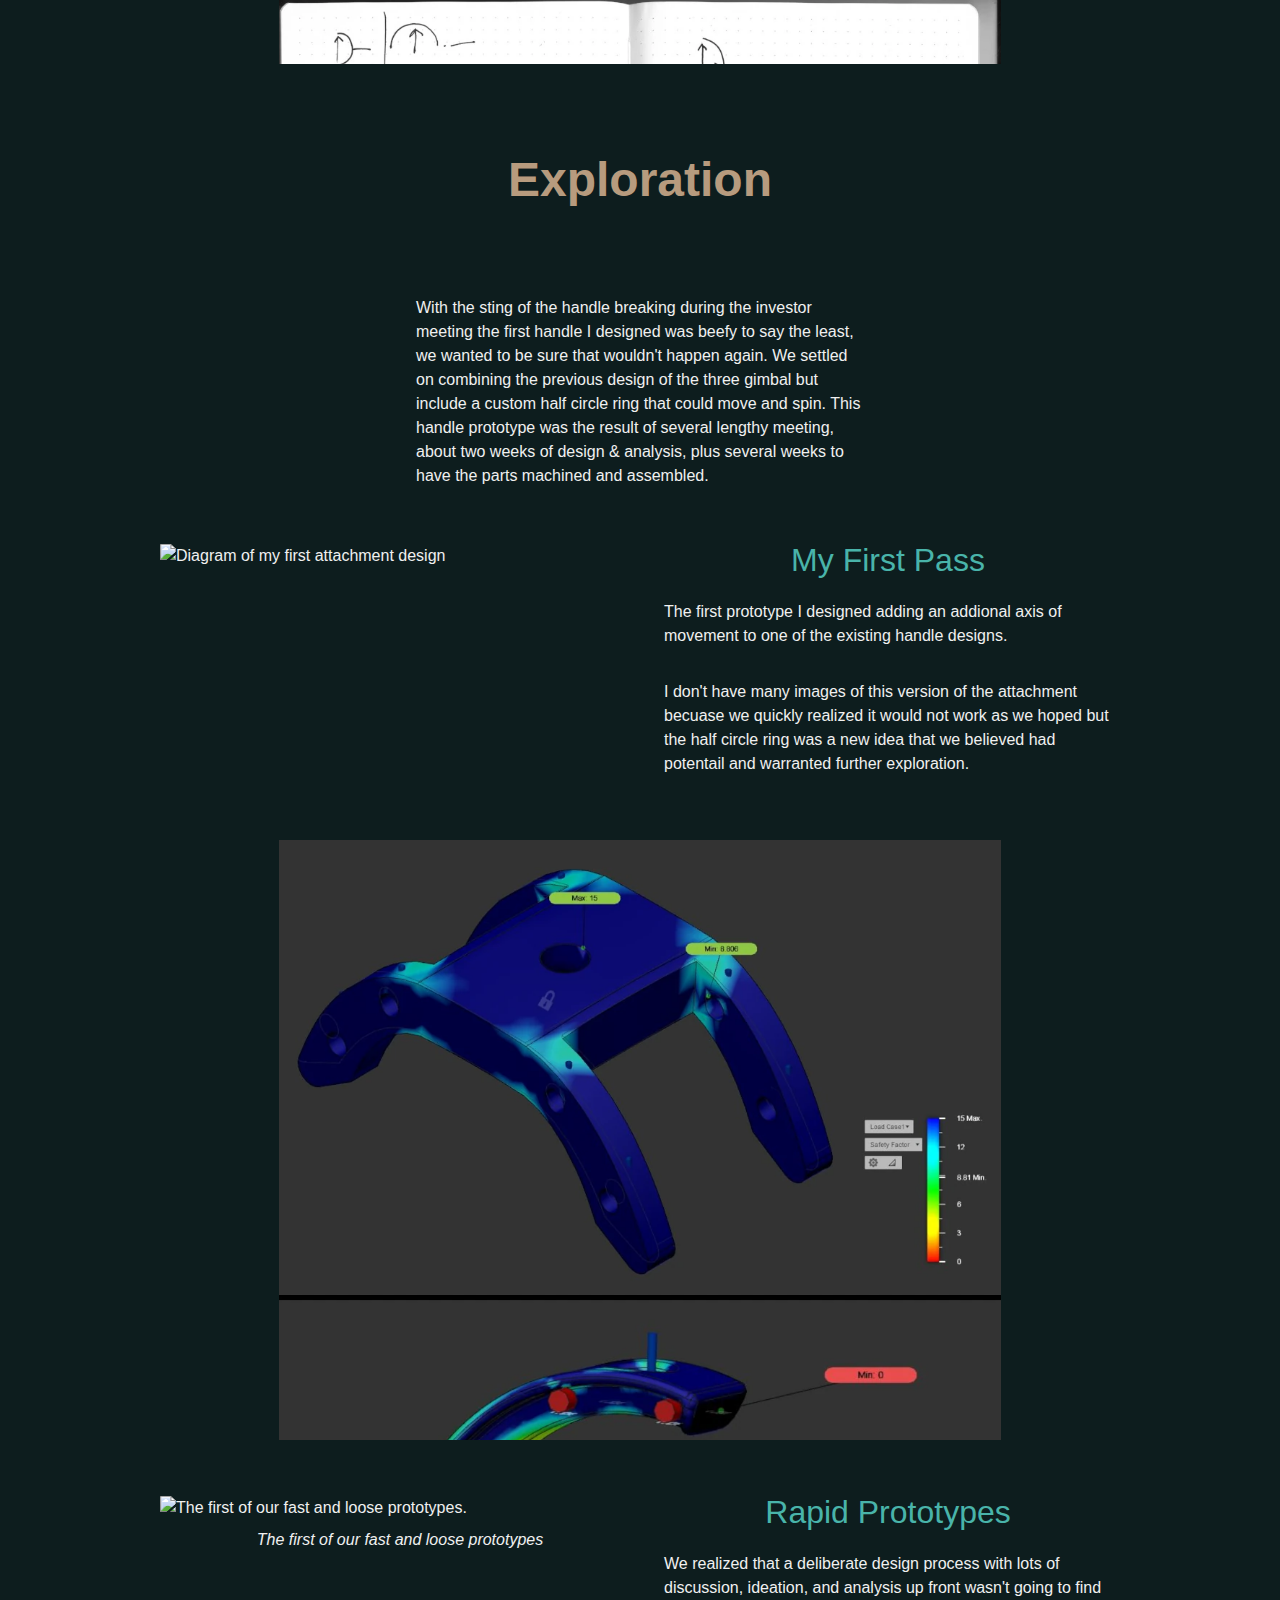
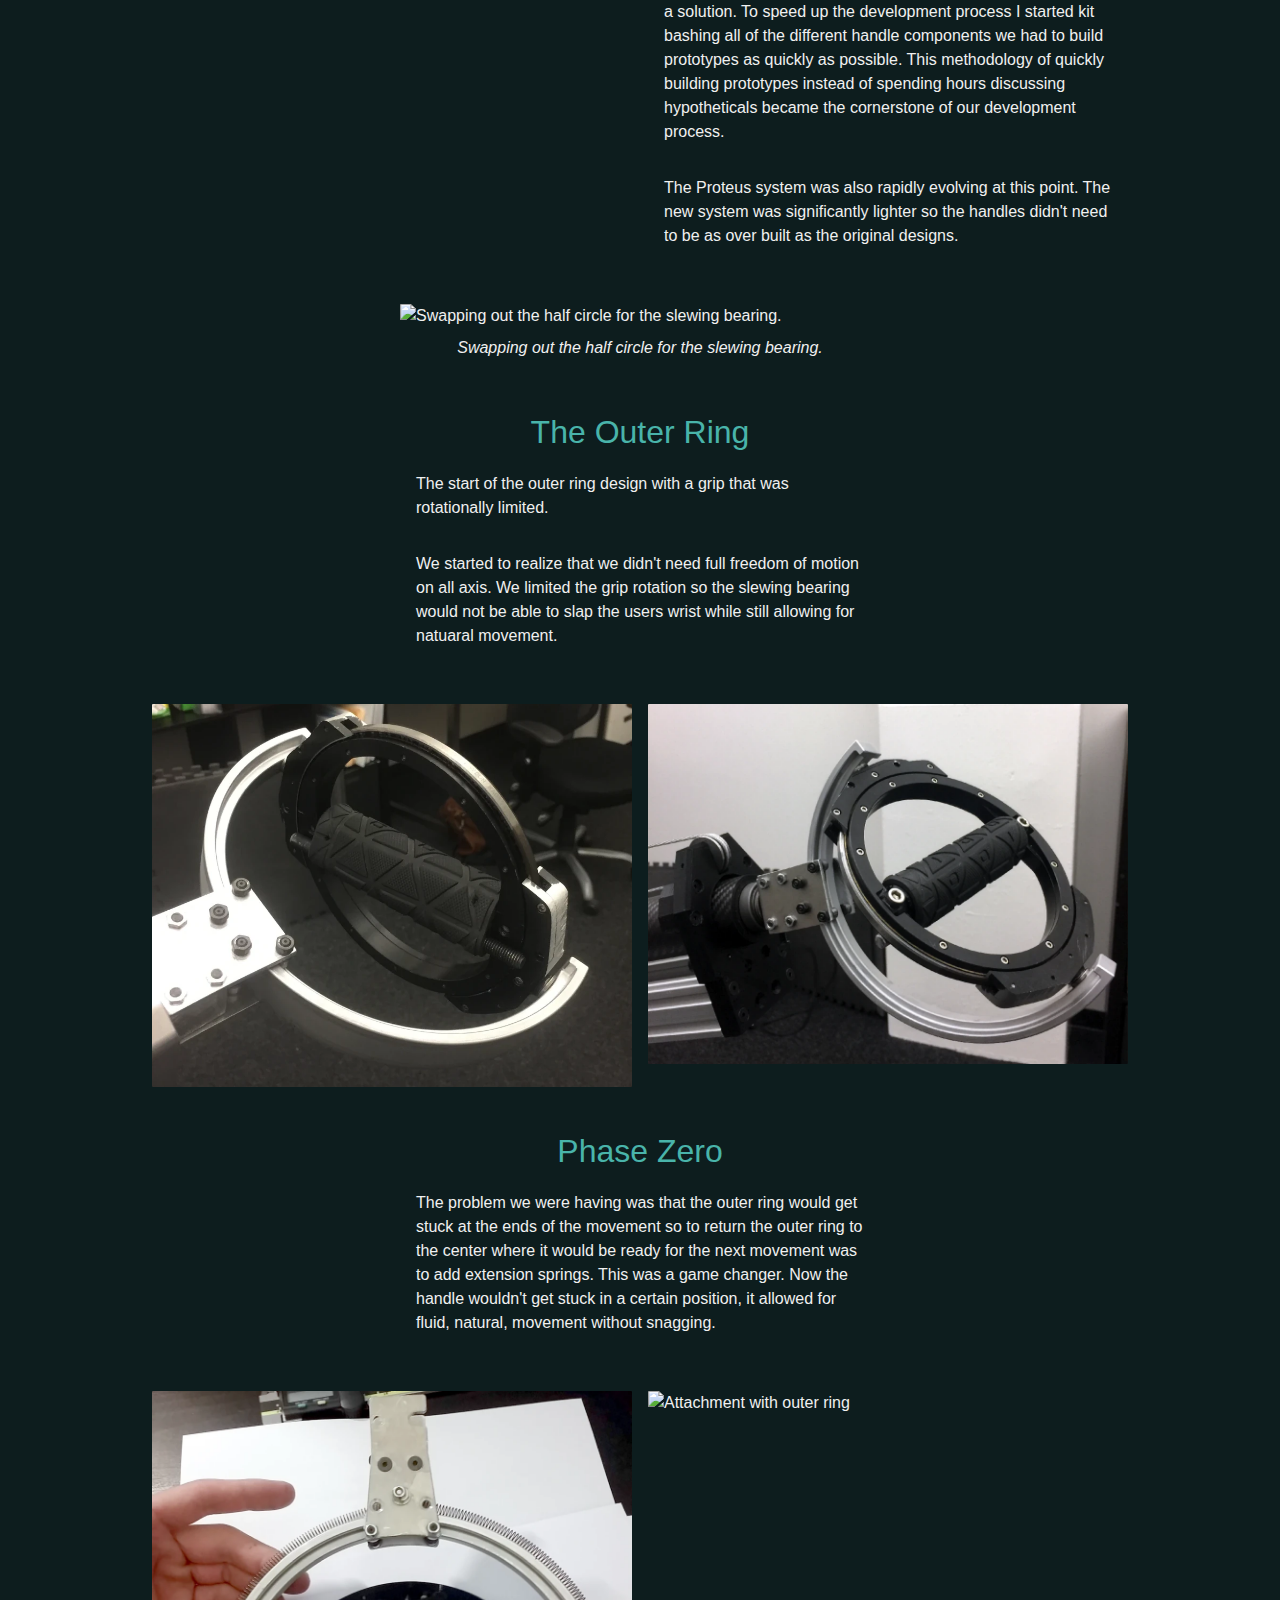
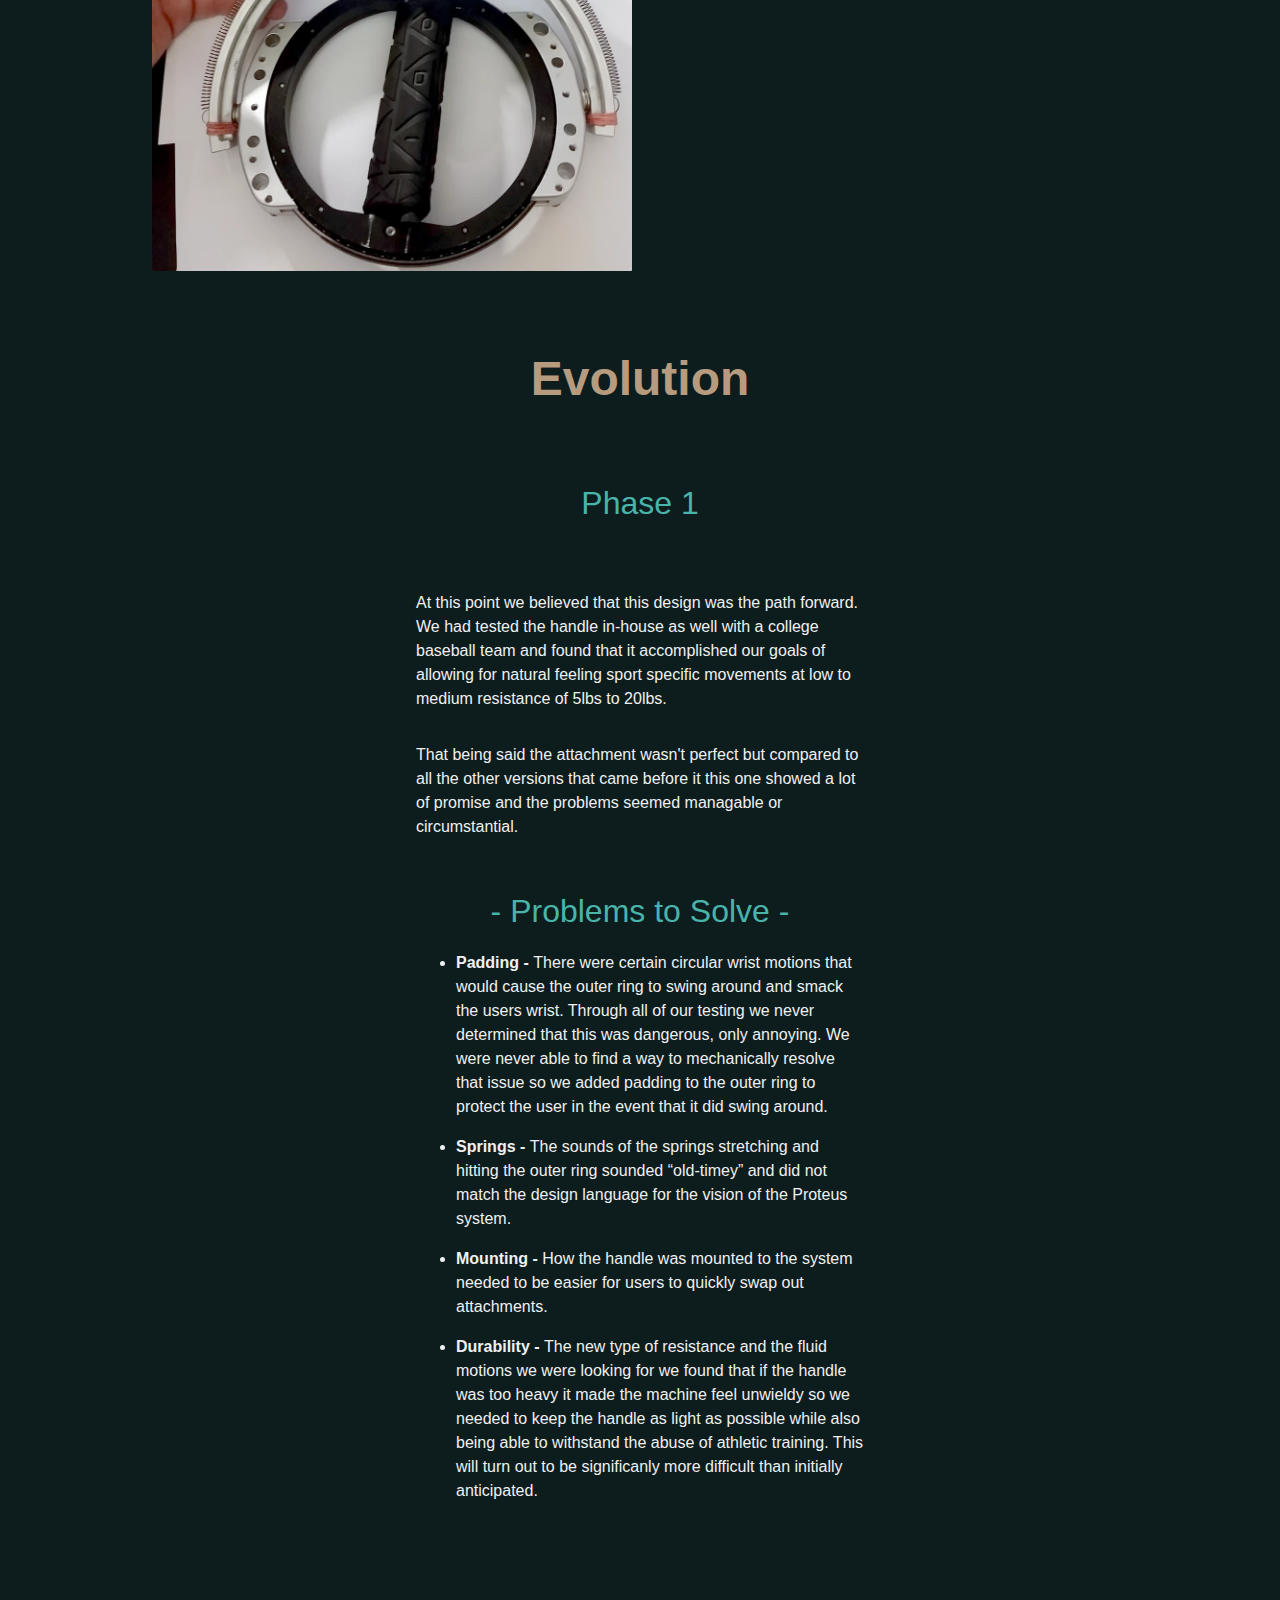
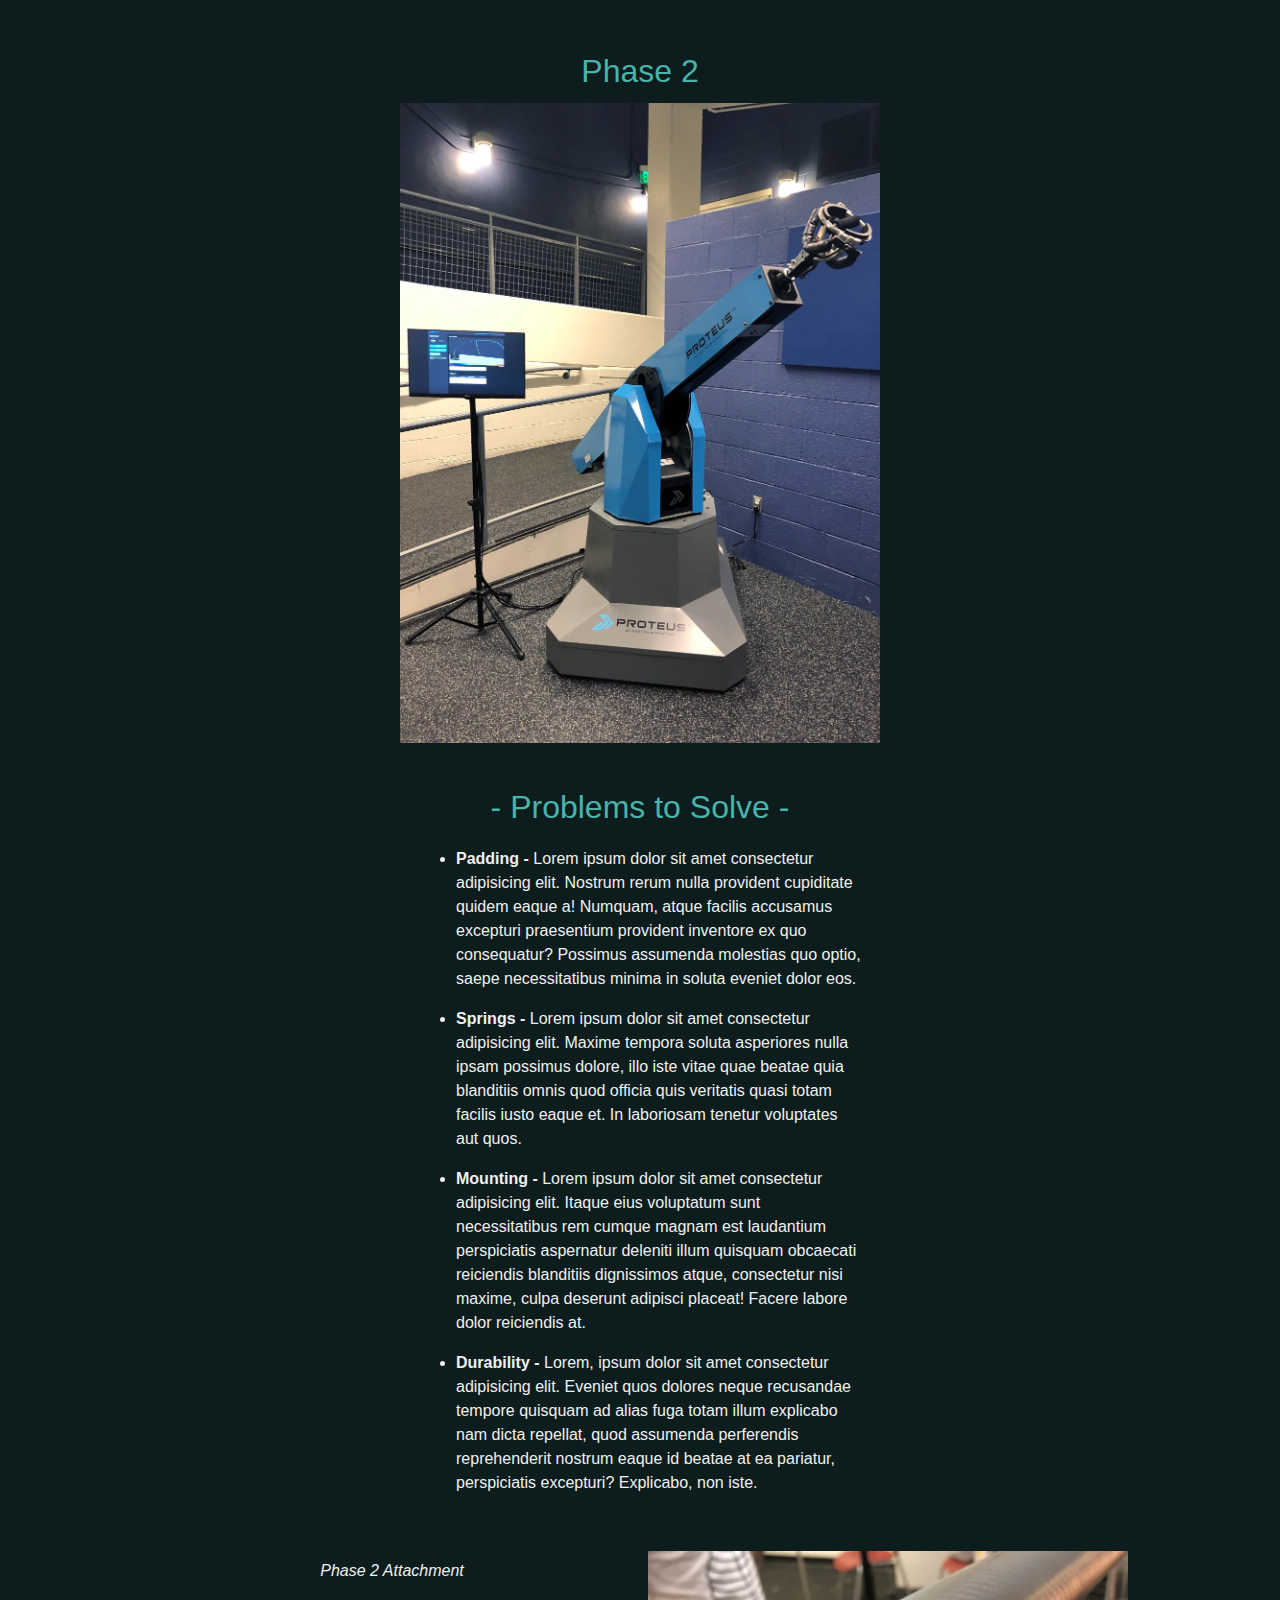
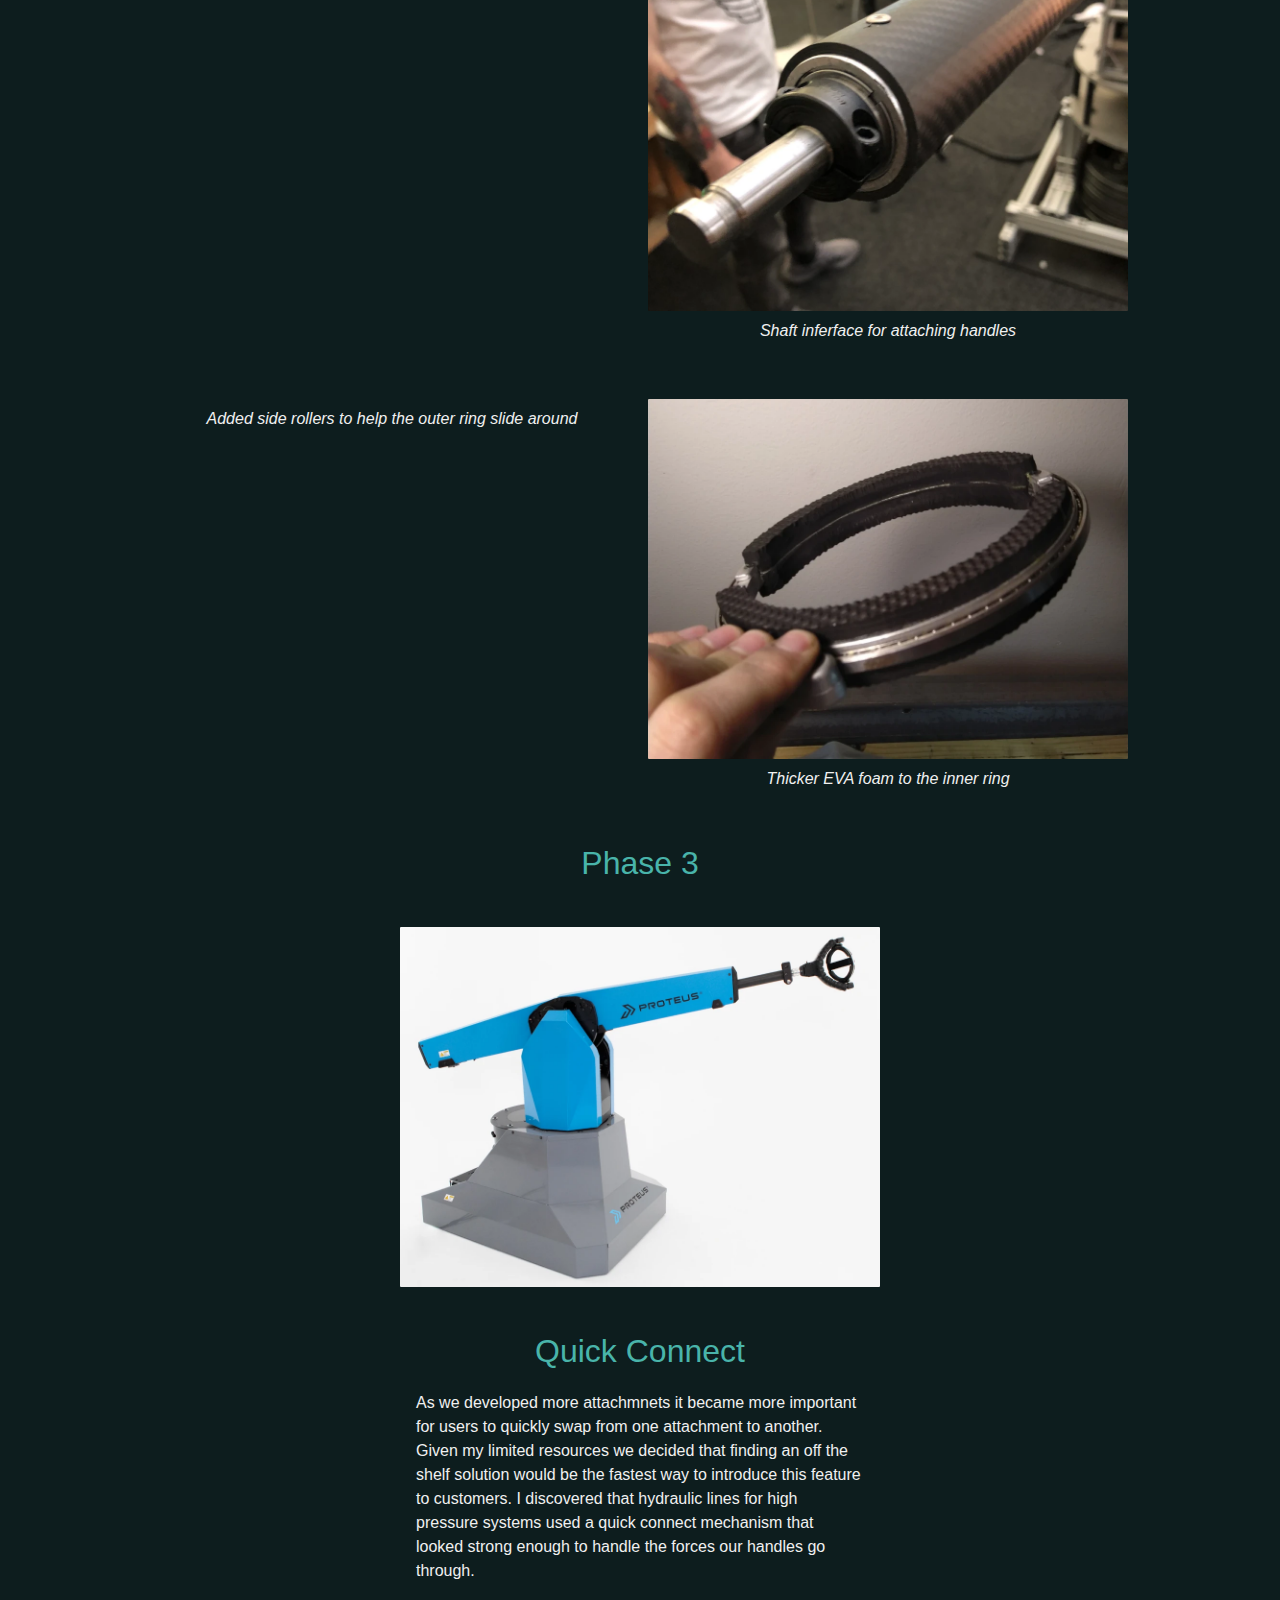
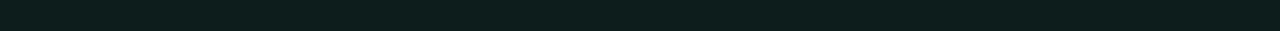
==== commit 1b12236d: "formatting fix." ====
--- a/layout.html
+++ b/layout.html
@@ -15,8 +15,9 @@
             <div class="content-block">
                 <div class="image-block">
                     <img class="content-image"  src="./Images/proteus/sha-jps-arm-03.webp" alt="">
-                    
-                </div>
+                </div>
+            </div>
+            <div class="content-block">
                 <div class="text-block">
                     <span class="text-block-header">"Train and Recover The Way You Move"</span>
                     <p class="text-area">The goal of the Proteus system was to be a rehabilitation tool that uses the novel type of resistance to help people more quickly recover from injuries. I came onboard to design a single hand attachment that would allow for comfortable freedom of motion while performing sport movements.</p>
@@ -101,7 +102,7 @@
 
 
     <section class="content-section" id="sha-exploration-section">
-        <div class="section-title">Experementation</div>
+        <div class="section-title">Exploration</div>
         <div class="content-block-wrapper">
             <div class="content-block">
                 <div class="text-block">
@@ -341,7 +342,7 @@
         </div>
     </section>
 
-    <section class="content-section" id="sha-explotions-section">
+    <!-- <section class="content-section" id="sha-explotions-section">
         <div class="section-title">Explosions</div>
         <div class="content-block-wrapper">
             <div class="content-block">
@@ -393,7 +394,7 @@
                 </div>
             </div>
         </div>
-    </section>
+    </section> -->
     
 </body>
 </html>